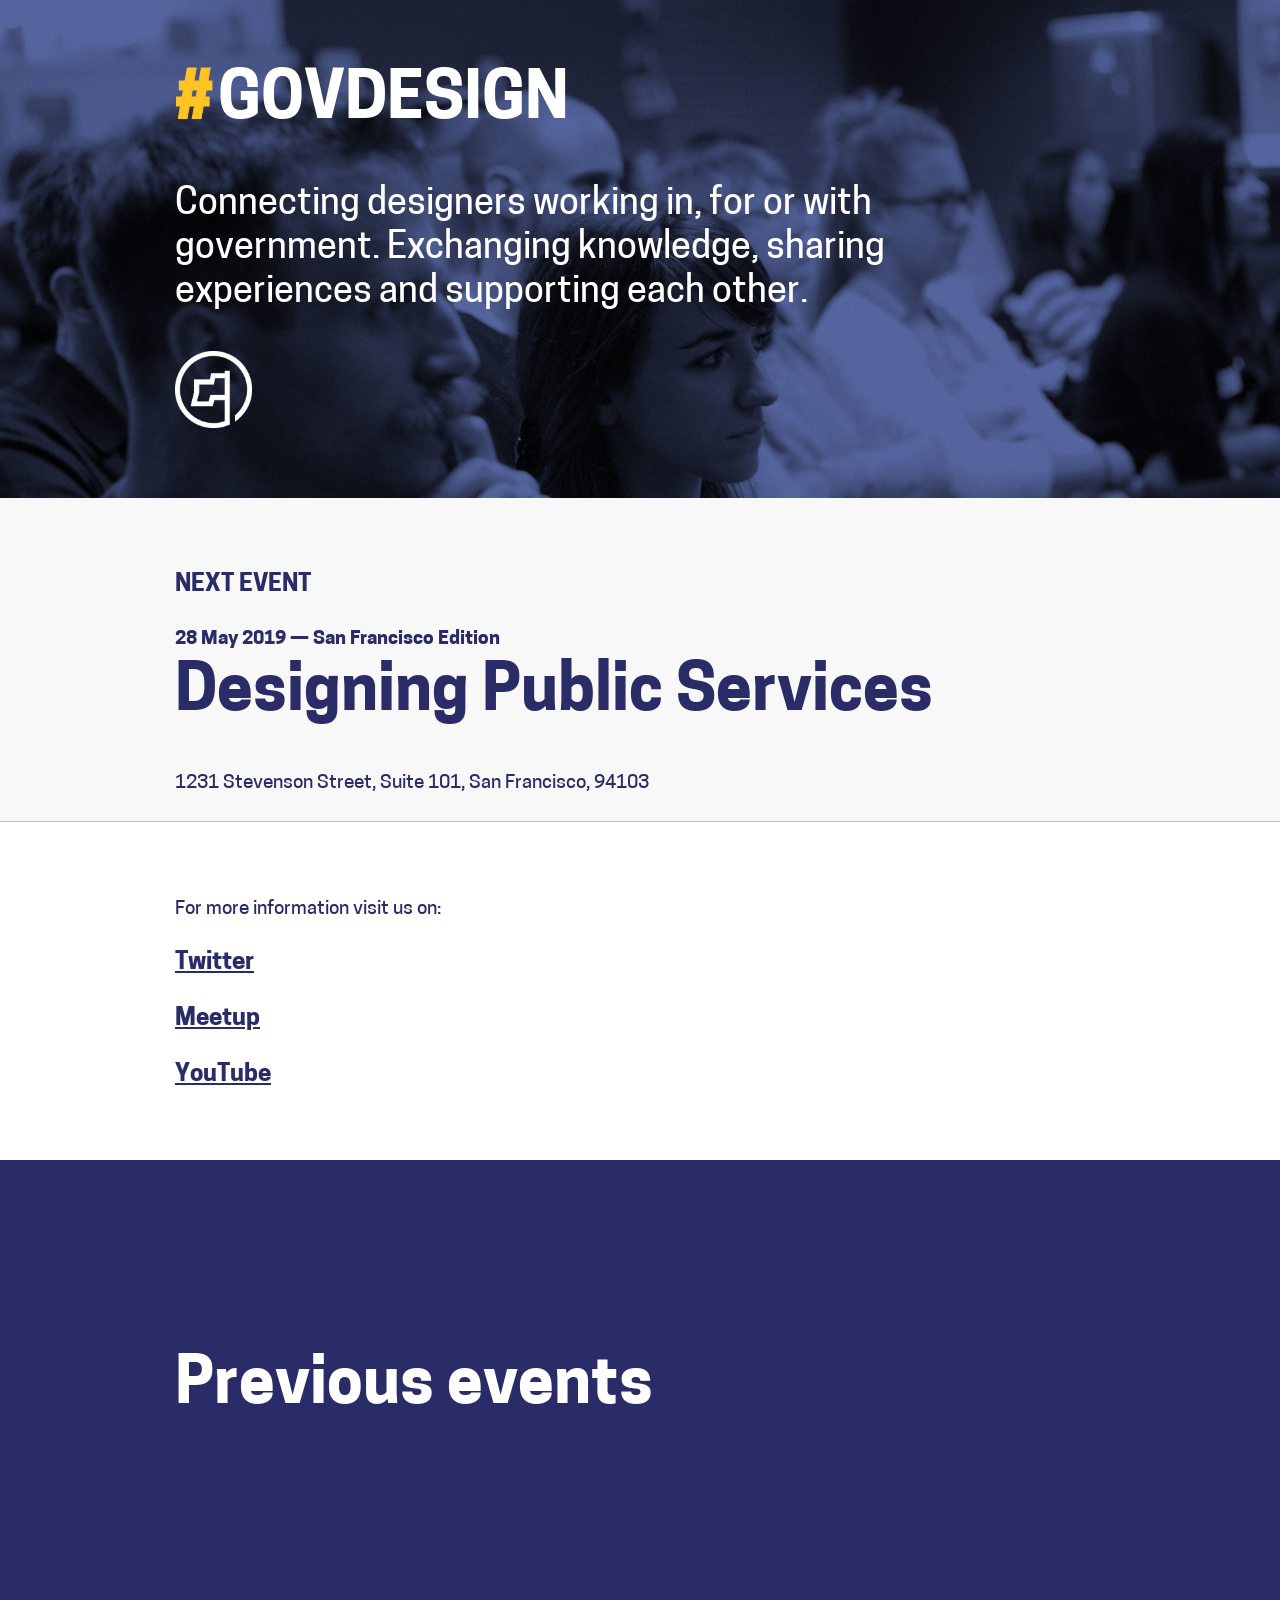
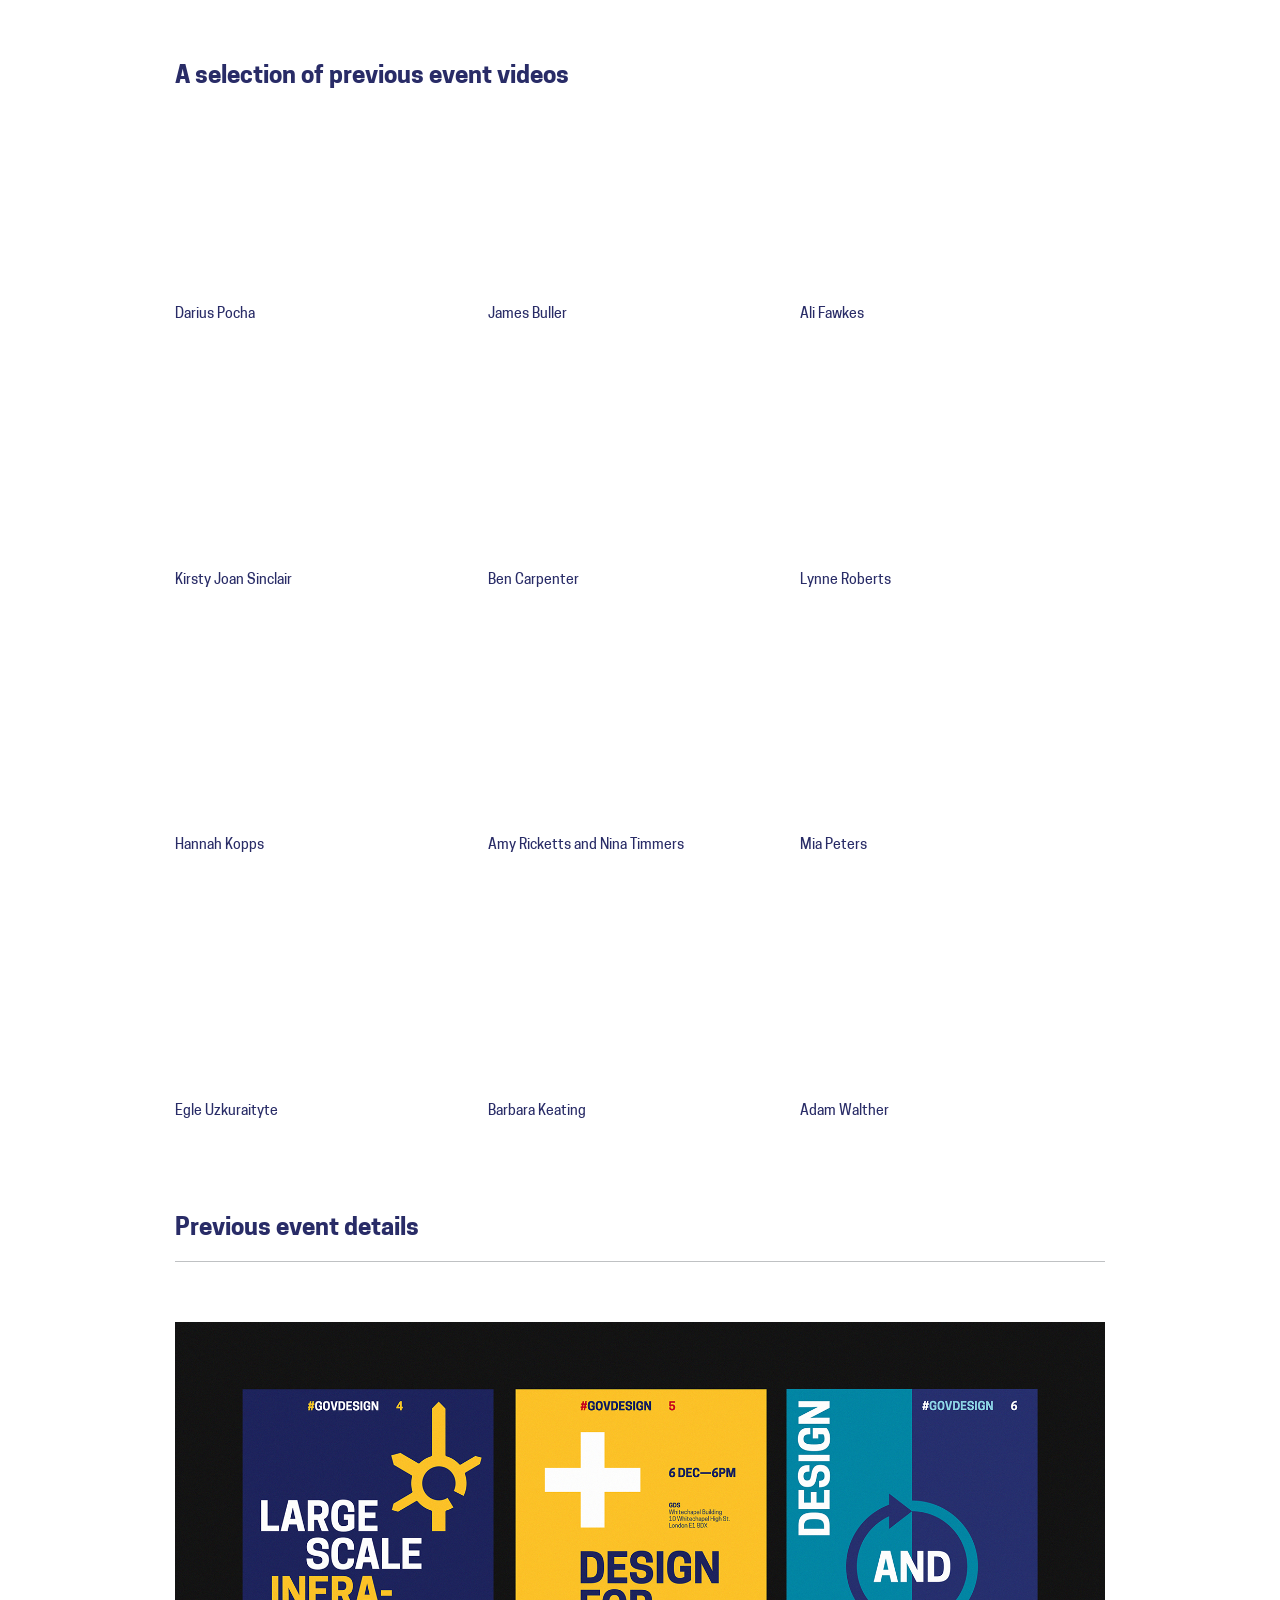
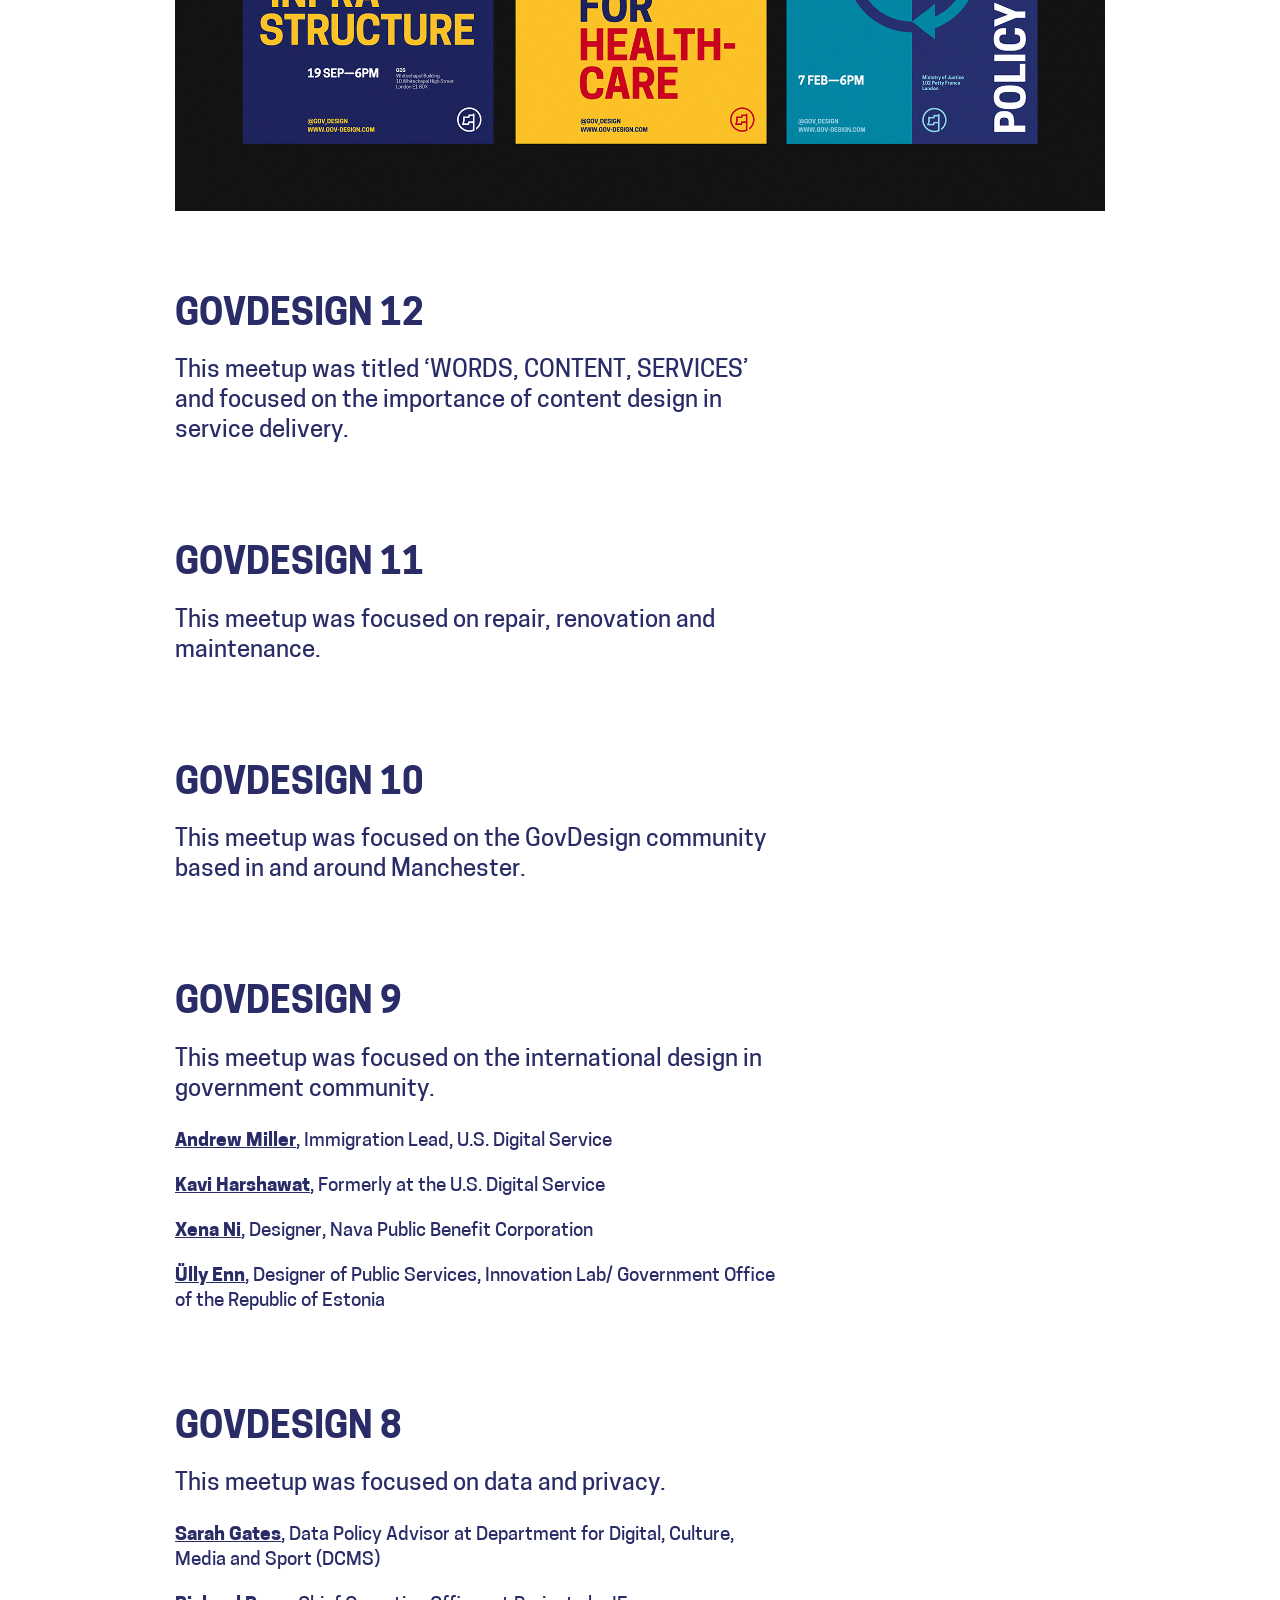
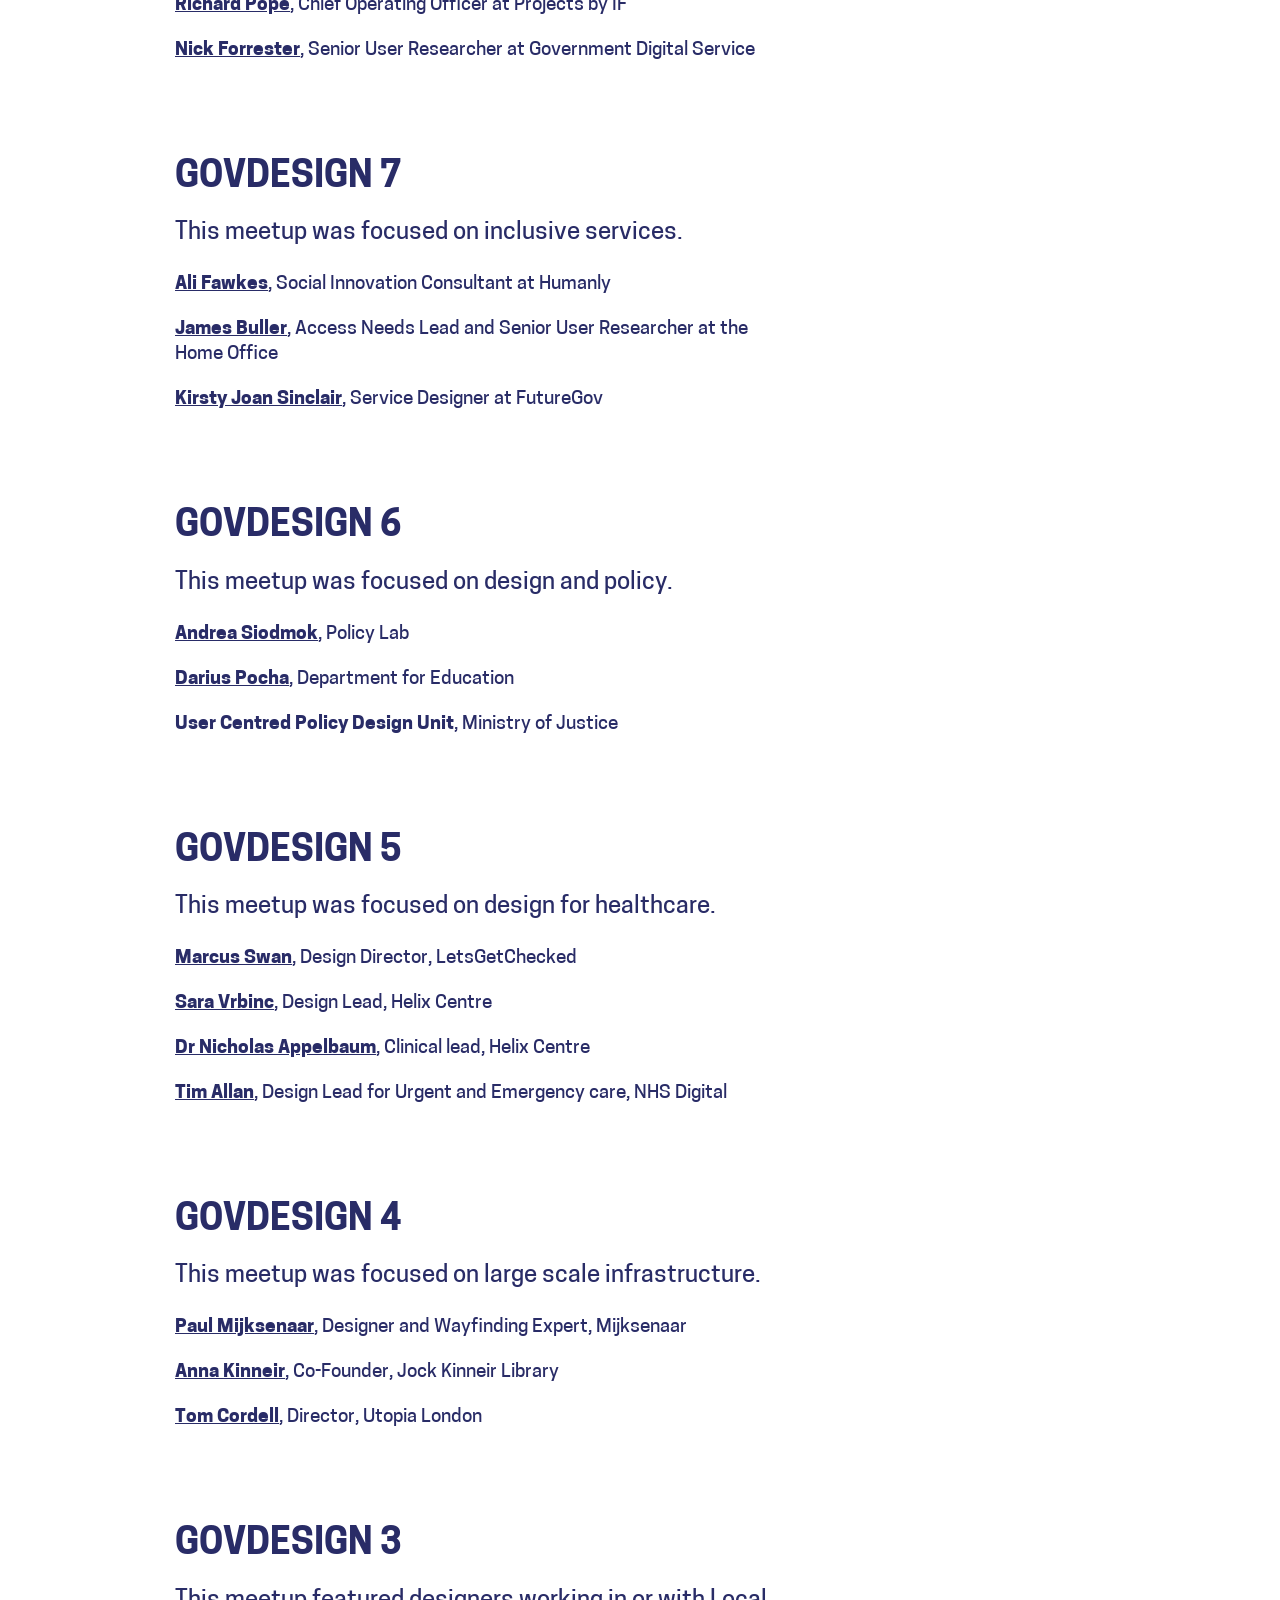
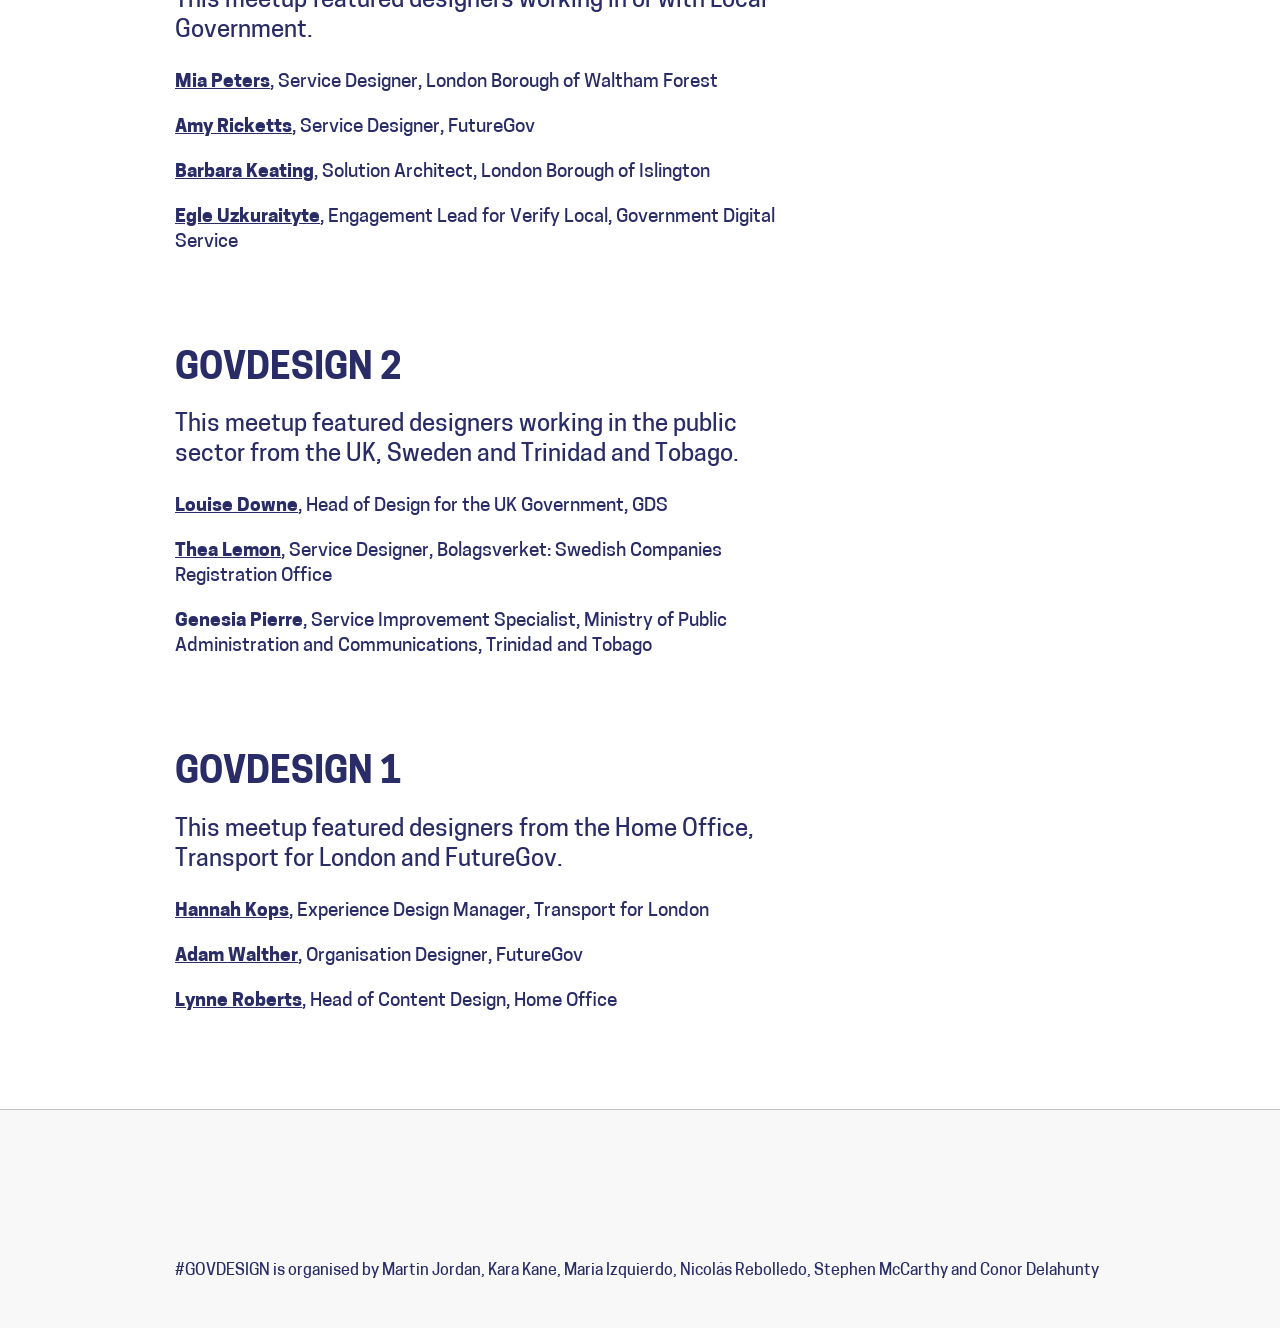
==== index.html @ 94492b8a "added new event" ====
<!DOCTYPE html>
<html>
	<head> 
		<title>Gov-Design</title>
		<meta charset="utf-8">
		<meta name="description" content="">
		<meta name="viewport" content="width=device-width">
		<link rel="stylesheet" href="css/about.css">
		<link rel="stylesheet" href="css/main.css" type="text/css" charset="utf-8" />
	</head>
<body>
	<div class="section-header">
		<div class="section-body-top">
			<h1 class="heading-top"><span class="outline-hash">#</span>GOVDESIGN</h1>
			<div class="intro-text">
				<p>Connecting designers working in, for or with government. Exchanging knowledge, sharing experiences and supporting each other.</p>
			</div>
			<div class="intro-symbol">
				<img src="assets/gd-symbol-white.png">
			</div>
		</div>
	</div> 

	<!-- <div class="section-upcoming">
		<div class="section-body-top">
		<h2 class="heading-medium-2">Next event</h2>
		<h3 class="heading-upcoming">Design and policy</h3>
			
			<p class="small-text">For more information visit us on:</p>
			<p class="large-text"><a href="https://twitter.com/gov_design">Twitter</a></p>
			<p class="large-text"><a href="https://www.meetup.com/London-Gov-Design-Meetup/">Meetup</a></p>

		</div>
	</div> -->

	<div class="section-upcoming">
		<div class="section-body-top">
			<h2 class="heading-medium-2">NEXT EVENT</h2>

				<!-- <h3 class="heading-upcoming" style="margin-bottom: 45px;">DETAILS COMING SOON</h3> -->

		<p class="intro-details-date dark-blue-text">28 May 2019 — San Francisco Edition </p>
			<h3 class="heading-upcoming" style="margin-bottom: 45px;">Designing Public Services</h3>
			<p class="intro-details dark-blue-text">1231 Stevenson Street, Suite 101, San Francisco, 94103</p>

				<!-- <div class="intro-text-2">
					<p class="intro-speakers-big"><a href="https://twitter.com/designbyandrew">Andrew Miller</a>, Immigration Lead, U.S. Digital Service</p>
					<p class="intro-speakers-big"><a href="https://twitter.com/KaviH">Kavi Harshawat</a>, Formerly at the U.S. Digital Service</p>
					<p class="intro-speakers-big"><a href="https://twitter.com/msknee">Xena Ni</a>, Designer, Nava Public Benefit Corporation</p>
					<p class="intro-speakers-big"><a href="https://twitter.com/UllyEnn">Ülly Enn</a>, Designer of Public Services, Innovation Lab/ Government Office of the Republic of Estonia</p>

					<a href ="https://www.meetup.com/London-Gov-Design-Meetup/events/258138302/"><button class="button" style="margin-bottom:60px;">Register on meetup</button></a>
				</div> -->

		</div>
	</div>


	<div class="section-body">
		<p class="small-text">For more information visit us on:</p>
			<p class="large-text"><a href="https://twitter.com/gov_design">Twitter</a></p>
			<p class="large-text"><a href="https://www.meetup.com/London-Gov-Design-Meetup/">Meetup</a></p>
			<p class="large-text"><a href="https://www.youtube.com/channel/UCZRGNzotICf0lO229aRtVzw/videos">YouTube</a></p>
	</div>


	<div class="previous-event-image">
		<div class="section-body-top">
			<h2 class="heading-upcoming">Previous events</h2>
		</div>
	</div>



	<div class="section-body">
	<h2 class="heading-medium">A selection of previous event videos</h2>
		<div class="section-videos">
			<div class="column-third"><iframe class="iframe-height" width="100%" src="https://www.youtube.com/embed/rQ7-O0NfPH0" frameborder="0" allowfullscreen></iframe><p class="caption-copy">Darius Pocha</p></div>
			<div class="column-third"><iframe class="iframe-height" width="100%" src="https://www.youtube.com/embed/dFR1HO5-2xw" frameborder="0" allowfullscreen></iframe><p class="caption-copy">James Buller</p></div>
			<div class="column-third-end"><iframe class="iframe-height" width="100%" src="https://www.youtube.com/embed/cdpkvom1-1c" frameborder="0" allowfullscreen></iframe><p class="caption-copy">Ali Fawkes</p></div>

			<div class="column-third"><iframe class="iframe-height" width="100%" src="https://www.youtube.com/embed/dkqiPNo0wXI" frameborder="0" allowfullscreen></iframe><p class="caption-copy">Kirsty Joan Sinclair</p></div>
			<div class="column-third"><iframe class="iframe-height" width="100%" src="https://www.youtube.com/embed/6yyNPgX02vU" frameborder="0" allowfullscreen></iframe><p class="caption-copy">Ben Carpenter</p></div>
			<div class="column-third-end"><iframe class="iframe-height" width="100%" src="https://www.youtube.com/embed/rdgUomOhDKw" frameborder="0" allowfullscreen></iframe><p class="caption-copy">Lynne Roberts</p></div>


			<div class="column-third"><iframe class="iframe-height" width="100%" src="https://www.youtube.com/embed/-kD8xJQzErI" frameborder="0" allowfullscreen></iframe><p class="caption-copy">Hannah Kopps</p></div>
			<div class="column-third"><iframe class="iframe-height" width="100%" src="https://www.youtube.com/embed/7zWc6I4g9Pg" frameborder="0" allowfullscreen></iframe><p class="caption-copy">Amy Ricketts and Nina Timmers</p></div>
			<div class="column-third-end"><iframe class="iframe-height" width="100%" src="https://www.youtube.com/embed/CjInkKwO9e4" frameborder="0" allowfullscreen></iframe><p class="caption-copy">Mia Peters</p></div>
			<div class="column-third"><iframe class="iframe-height" width="100%" src="https://www.youtube.com/embed/arl_dBSvc2Y" frameborder="0" allowfullscreen></iframe><p class="caption-copy">Egle Uzkuraityte</p></div>
			<div class="column-third"><iframe class="iframe-height" width="100%" src="https://www.youtube.com/embed/vU8eoOLVJHY" frameborder="0" allowfullscreen></iframe><p class="caption-copy">Barbara Keating</p></div>
			<div class="column-third-end"><iframe class="iframe-height" width="100%" src="https://www.youtube.com/embed/-1fDcIW5KkU" frameborder="0" allowfullscreen></iframe><p class="caption-copy">Adam Walther</p></div>
		</div>
	</div>


	<div class="section-body">
	<h2 class="heading-medium" style="margin-bottom:60px; padding-bottom: 20px; border-bottom:1px solid #BFC1C3;">Previous event details</h2>
	<img src="govdesign-posters-website.jpg">

	<h3 class="heading-previous">GOVDESIGN 12</h3>
		<div class="section-body-copy">
				<p class="intro-sub-text">This meetup was titled ‘WORDS, CONTENT, SERVICES’ and focused on the importance of content design in service delivery.</p>

					<!-- <p class="intro-speakers"><a href="https://twitter.com/designbyandrew">Andrew Miller</a>, Immigration Lead, U.S. Digital Service</p>
					<p class="intro-speakers"><a href="https://twitter.com/KaviH">Kavi Harshawat</a>, Formerly at the U.S. Digital Service</p>
					<p class="intro-speakers"><a href="https://twitter.com/msknee">Xena Ni</a>, Designer, Nava Public Benefit Corporation</p>
					<p class="intro-speakers"><a href="https://twitter.com/UllyEnn">Ülly Enn</a>, Designer of Public Services, Innovation Lab/ Government Office of the Republic of Estonia</p> -->
		</div>
	</div>


	<div class="section-body">
	<h3 class="heading-previous">GOVDESIGN 11</h3>
		<div class="section-body-copy">
				<p class="intro-sub-text">This meetup was focused on repair, renovation and maintenance.</p>

					<!-- <p class="intro-speakers"><a href="https://twitter.com/designbyandrew">Andrew Miller</a>, Immigration Lead, U.S. Digital Service</p>
					<p class="intro-speakers"><a href="https://twitter.com/KaviH">Kavi Harshawat</a>, Formerly at the U.S. Digital Service</p>
					<p class="intro-speakers"><a href="https://twitter.com/msknee">Xena Ni</a>, Designer, Nava Public Benefit Corporation</p>
					<p class="intro-speakers"><a href="https://twitter.com/UllyEnn">Ülly Enn</a>, Designer of Public Services, Innovation Lab/ Government Office of the Republic of Estonia</p> -->
		</div>
	</div>



	<div class="section-body">
	<h3 class="heading-previous">GOVDESIGN 10</h3>
		<div class="section-body-copy">
				<p class="intro-sub-text">This meetup was focused on the GovDesign community based in and around Manchester.</p>

					<!-- <p class="intro-speakers"><a href="https://twitter.com/designbyandrew">Andrew Miller</a>, Immigration Lead, U.S. Digital Service</p>
					<p class="intro-speakers"><a href="https://twitter.com/KaviH">Kavi Harshawat</a>, Formerly at the U.S. Digital Service</p>
					<p class="intro-speakers"><a href="https://twitter.com/msknee">Xena Ni</a>, Designer, Nava Public Benefit Corporation</p>
					<p class="intro-speakers"><a href="https://twitter.com/UllyEnn">Ülly Enn</a>, Designer of Public Services, Innovation Lab/ Government Office of the Republic of Estonia</p> -->
		</div>
	</div>

	<div class="section-body">
	<h3 class="heading-previous">GOVDESIGN 9</h3>
		<div class="section-body-copy">
				<p class="intro-sub-text">This meetup was focused on the international design in government community.</p>

					<p class="intro-speakers"><a href="https://twitter.com/designbyandrew">Andrew Miller</a>, Immigration Lead, U.S. Digital Service</p>
					<p class="intro-speakers"><a href="https://twitter.com/KaviH">Kavi Harshawat</a>, Formerly at the U.S. Digital Service</p>
					<p class="intro-speakers"><a href="https://twitter.com/msknee">Xena Ni</a>, Designer, Nava Public Benefit Corporation</p>
					<p class="intro-speakers"><a href="https://twitter.com/UllyEnn">Ülly Enn</a>, Designer of Public Services, Innovation Lab/ Government Office of the Republic of Estonia</p>
		</div>
	</div>

	<div class="section-body">
	<h3 class="heading-previous">GOVDESIGN 8</h3>
		<div class="section-body-copy">
				<p class="intro-sub-text">This meetup was focused on data and privacy.</p>

					<p class="intro-speakers"><a href="https://www.linkedin.com/in/sarah-gates-8aa602113/">Sarah Gates</a>, Data Policy Advisor at Department for Digital, Culture, Media and Sport (DCMS)</p>
					<p class="intro-speakers"><a href="https://twitter.com/richardjpope">Richard Pope</a>, Chief Operating Officer at Projects by IF</p>
					<p class="intro-speakers"><a href="https://twitter.com/nickforrester">Nick Forrester</a>, Senior User Researcher at Government Digital Service</p>
		</div>
	</div>

	<div class="section-body">

	<h3 class="heading-previous">GOVDESIGN 7</h3>
		<div class="section-body-copy">
				<p class="intro-sub-text">This meetup was focused on inclusive services.</p>

					<p class="intro-speakers"><a href="https://twitter.com/ali_fawkes">Ali Fawkes</a>, Social Innovation Consultant at Humanly</p>
					<p class="intro-speakers"><a href="https://twitter.com/jbuller">James Buller</a>, Access Needs Lead and Senior User Researcher at the Home Office</p>
					<p class="intro-speakers"><a href="https://twitter.com/kirsty_joan">Kirsty Joan Sinclair</a>, Service Designer at FutureGov</p>
		</div>
	</div>


	<div class="section-body">

	<h3 class="heading-previous">GOVDESIGN 6</h3>
		<div class="section-body-copy">
				<p class="intro-sub-text">This meetup was focused on design and policy.</p>

					<p class="intro-speakers"><a href="https://twitter.com/AndreaSiodmok">Andrea Siodmok</a>, Policy Lab</p>
					<p class="intro-speakers"><a href="https://twitter.com/dariuspocha">Darius Pocha</a>, Department for Education</p>
					<p class="intro-speakers"><span style="font-weight: 700;">User Centred Policy Design Unit</span>, Ministry of Justice</p>
		</div>
	</div>


	<div class="section-body">
	<h3 class="heading-previous">GOVDESIGN 5</h3>
		<div class="section-body-copy">
				<p class="intro-sub-text">This meetup was focused on design for healthcare.</p>

					<p class="intro-speakers"><a href="https://www.letsgetchecked.com/">Marcus Swan</a>, Design Director, LetsGetChecked</p>
					<p class="intro-speakers"><a href="http://helixcentre.com/">Sara Vrbinc</a>, Design Lead, Helix Centre</p>
					<p class="intro-speakers"><a href="http://helixcentre.com/">Dr Nicholas Appelbaum</a>, Clinical lead, Helix Centre</p>
					<p class="intro-speakers"><a href="https://digital.nhs.uk/home">Tim Allan</a>, Design Lead for Urgent and Emergency care, NHS Digital </p>
		</div>
	</div>


	<div class="section-body">

		<h3 class="heading-previous">GOVDESIGN 4</h3>
			<div class="section-body-copy">
				<p class="intro-sub-text">This meetup was focused on large scale infrastructure.</p>

				<p class="intro-speakers"><a href="http://www.mijksenaar.com/">Paul Mijksenaar</a>, Designer and Wayfinding Expert, Mijksenaar</p>
				<p class="intro-speakers"><a href="http://jockkinneirlibrary.org/">Anna Kinneir</a>, Co-Founder, Jock Kinneir Library</p>
				<p class="intro-speakers"><a href="http://www.utopialondon.com/">Tom Cordell</a>, Director, Utopia London</p>		
			</div>
	</div>

	<div class="section-body">

		<h3 class="heading-previous">GOVDESIGN 3</h3>
			<div class="section-body-copy">
				<p class="intro-sub-text">This meetup featured designers working in or with Local Government.</p>

				<p class="intro-speakers"><a href="https://twitter.com/CrimsonHeart1">Mia Peters</a>, Service Designer, London Borough of Waltham Forest</p>
				<p class="intro-speakers"><a href="https://twitter.com/a_ricketts">Amy Ricketts</a>, Service Designer, FutureGov</p>
				<p class="intro-speakers"><a href="https://www.linkedin.com/in/barbara-keating-04698327/?ppe=1">Barbara Keating</a>, Solution Architect, London Borough of Islington</p>
				<p class="intro-speakers"><a href="https://twitter.com/egle_a_ieva?lang=en">Egle Uzkuraityte</a>, Engagement Lead for Verify Local, Government Digital Service</p>

				<!-- <a href ="https://www.meetup.com/London-Gov-Design-Meetup/events/240552532/"><button class="button">Register for this event</button></a> -->			
			</div>
	</div>		

	<div class="section-body">
		<h3 class="heading-previous">GOVDESIGN 2</h3>
		<div class="section-body-copy">
			<p class="intro-sub-text">This meetup featured designers working in the public sector from the UK, Sweden and Trinidad and Tobago.</p>

			<p class="intro-speakers"><a href="https://twitter.com/LouiseDowne">Louise Downe</a>, Head of Design for the UK Government, GDS</p>
			<p class="intro-speakers"><a href="https://twitter.com/TheaLemon">Thea Lemon</a>, Service Designer, Bolagsverket: Swedish Companies Registration Office</p>
			<p class="intro-speakers"><span class="bold-name">Genesia Pierre</span>, Service Improvement Specialist, Ministry of Public Administration and Communications, Trinidad and Tobago</p>			
		</div>
	</div>

	<div class="section-body">
		<h3 class="heading-previous">GOVDESIGN 1</h3>
		<div class="section-body-copy">
			<p class="intro-sub-text">This meetup featured designers from the Home Office, Transport for London and FutureGov.</p>

			<p class="intro-speakers"><a href="https://twitter.com/hkops">Hannah Kops</a>, Experience Design Manager, Transport for London</p>
			<p class="intro-speakers"><a href="https://twitter.com/adamwalther">Adam Walther</a>, Organisation Designer, FutureGov</p>
			<p class="intro-speakers"><a href="https://www.linkedin.com/in/lynne-roberts-102a779/">Lynne Roberts</a>, Head of Content Design, Home Office</p>

		</div>
	</div>

	<div class="section-footer">
		<div class="bottom-contacts">
			<p class="small-text-footer">#GOVDESIGN is organised by <a href="https://twitter.com/Martin_Jordan">Martin Jordan</a>, <a href="https://twitter.com/KaraKane_kk">Kara Kane</a>, <a href="https://twitter.com/izdo_maria">Maria Izquierdo</a>, <a href="https://twitter.com/nrebolledo">Nicolás Rebolledo</a>, <a href="https://twitter.com/loft27design">Stephen McCarthy</a> and <a href="https://www.instagram.com/conordelahunty/">Conor Delahunty</a></p>
		</div>
	</div>

</body>

</html>
---- css/about.css ----
@import url('main.css');

* {
	box-sizing:border-box;
}


/* utils */
.clearfix:before,
.clearfix:after {
    content: " ";
    display: table;
}

.clearfix:after {
    clear: both;
}
---- css/main.css ----
*, *:after, *:before {
  -webkit-box-sizing: border-box;
  -moz-box-sizing: border-box;
  box-sizing: border-box;
}

@font-face {
  font-family: 'CooperHewitt';
  src: url('fonts/CooperHewitt-Bold.eot'); /* IE9 Compat Modes */
  src: url('fonts/CooperHewitt-Bold.eot?#iefix') format('embedded-opentype'), /* IE6-IE8 */
       url('fonts/CooperHewitt-Bold.woff') format('woff'), /* Pretty Modern Browsers */
       url('fonts/CooperHewitt-Bold.svg#svgFontName') format('svg'); /* Legacy iOS */
  font-weight: 700;
  font-style: normal;
}

@font-face {
  font-family: 'CooperHewitt';
  src: url('fonts/CooperHewitt-Medium.eot'); /* IE9 Compat Modes */
  src: url('fonts/CooperHewitt-Medium.eot?#iefix') format('embedded-opentype'), /* IE6-IE8 */
       url('fonts/CooperHewitt-Medium.woff') format('woff'), /* Pretty Modern Browsers */
       url('fonts/CooperHewitt-Medium.svg#svgFontName') format('svg'); /* Legacy iOS */
  font-weight: 500;
  font-style: normal;
}

body {
	font-family: 'CooperHewitt', Helvetica neue, Helvetica, sans-serif;
	font-size: 19px;
	color: #292c67;
	line-height: 1.4;
	margin: 0;
	font-weight: 500;
}

.column-third {
	width: 32%;
	margin-right:15px;
	float: left;
}

.column-third-end {
	width: 32%;
	margin-right:5px;
	float: left;
}

.column-half {
	width: 48%;
	margin-right:15px;
	float: left;
	display: block;
}

.iframe-height {
	min-height: 166px;
}

h3 {
	margin-top: 10px;
}

.section-header {
	/*background-color: black;*/
	/*background-color: #f8c9df;*/
	/*background-color: #292c67;*/
	background: url(../gd-lead-image.jpg) #292c67 no-repeat left center fixed;
	-webkit-background-size: cover;
  -moz-background-size: cover;
  -o-background-size: cover;
  background-size: cover;
	margin-top: 0px;
	display: block;
	padding-bottom: 30px;
}

.section-upcoming {
	/*background-color: black;*/
	/*background-color: #f8c9df;*/
	/*background-color: #ffc322;*/
	background-color: #F8F8F8;
	margin-top: 0px;
	font-color: red;
	display: block;
	padding-bottom: 5px;
	border-bottom: 1px solid #BFC1C3;
}

.previous-event-image {
	background: url(../gd-mid-image.jpg) #292c67 no-repeat center center fixed;
	margin-top: 30px;
	min-height: 440px;
}

.previous-event-image-2 {
	background: url(../govdesign-posters-website.jpg) #292c67 no-repeat center center fixed;
	margin-top: 30px;
	min-height: 440px;
}

.previous-event-image .heading-upcoming {
	color: #fff;
	margin-top: 180px;
}


.section-body-top {
	max-width: 960px;
	margin-left: auto;
	margin-right: auto;
	padding: 15px 15px 15px 15px;
	display: block;
}

.section-body {
	margin-top: 15px;
	max-width: 960px;
	margin-left: auto;
	margin-right: auto;
	margin-top: 30px;
	padding: 15px 15px 15px 15px;
	display: block;
	clear: both;
}

.section-body img {
	max-width: 100%;
	margin-bottom: 60px;
	margin-top: 0px;
}

.section-body-copy {
	width: 66%;
}

iframe {
    display:block;
    position: relative;
    width:100%;
}

.section-videos {
	margin-bottom: 90px;
	display: block;
	clear: both;
}

.section-footer {
	background-color: #F8F8F8;
	margin-top: 60px;
	display: block;
	border-top: 1px solid #BFC1C3;
}

.bottom-contacts {
	margin-top: 30px;
	max-width: 960px;
	margin-left: auto;
	margin-right: auto;
	padding: 60px 15px 30px 15px;
}

.caption-copy {
	margin-top: 20px;
	font-size: 14px;
	margin-bottom: 60px;
}


.outline-hash {
	color: #ffc322;
   -webkit-text-stroke: 1px #ffc322;
   margin-right: 5px;
}


.heading-top { 
	color: #fff;
	font-weight: bold;
	font-size: 64px;
	font-weight: 700;
	margin-bottom: 10px;
}

.heading-upcoming { 
	color: #292c67;
	font-weight: bold;
	font-size: 64px;
	font-weight: 700;
	margin-bottom: 10px;
	margin-top: 10px;
	line-height: 64px;
}

.heading-previous { 
	font-weight: bold;
	font-size: 36px;
	margin-bottom: 5px;
}

.heading-2 { 
	font-size: 24px;
	line-height: 40px;
	font-weight: 400;
	color: #fff;
}

.heading-2b { 
	font-size: 36px;
	line-height: 40px;
	font-weight: 700;
}

.heading-3 { 
	font-size: 36px;
	line-height: 40px;
	font-weight: 400;
}

.line-break-1 {
	display: block;
	margin-left: 74px;
}

.line-break-2 {
	display: block;
}

/*//intro//*/

.intro-text {
	color: #fff;
	width: 80%;
	font-weight: 500;
	font-size: 36px;
	line-height: 44px; 
}

.intro-text a { 
	color: #292c67;
	text-decoration: underline; 
}

.intro-text a:hover { 
	color: #2F4F4F;
}

.intro-text-2 {
	color: #292c67;
	width: 80%;
	font-weight: 500;
	margin-top: 45px;
	margin-bottom: 60px;
}


.intro-symbol {
	width: 33%;
	clear: both;
	margin-bottom: 15px;
}

.intro-symbol img{
	width: 25%;
}

.intro-sub-text { 
	font-size: 24px;
	line-height: 30px;
	font-weight: 400;
	margin-top: 15px; 
}

.intro-speakers { 
	font-size: 19px;
	line-height: 25px;
	font-weight: 500;
	margin-bottom: 20px; 
}

.intro-speakers a{ 
	color: #292c67;
	font-weight: 700; 
}

.bold-name {
	color: #292c67;
	font-weight: 700; 
}

.intro-speakers a:hover { 
	color: #cb591a;
}


.intro-speakers-big { 
	font-size: 24px;
	line-height: 32px;
	font-weight: 500;
}

.intro-speakers-big a{ 
	color: #292c67;
	font-weight: 700;
	text-decoration: underline; 
}

.intro-speakers-big a:hover{ 
	color: #cb591a;
	text-decoration: underline;
}


.intro-details { 
	font-size: 19px;
	line-height: 25px;
	font-weight: 500;
	margin-bottom: 5px;
	margin-top: 5px;
}

.intro-details a{ 
	color: #292c67;
	font-weight: 700; 
}

.intro-details a:hover { 
	color: #2F4F4F;
}



.intro-details-date { 
	font-size: 19px;
	line-height: 25px;
	font-weight: 700;
	margin-top: 30px;
	margin-bottom: 5px; 
}

.white-text {
	color: #fff;
}

.dark-blue-text {
	color: #292c67;
}

.orange-text {
	color: #f9b342;
}

.view-map {
	margin-top: 20px;
	font-weight: normal;
	font-size: 16px;
	font-weight: 500;
}

.small-text { 
	margin-top: 30px;
	font-weight: normal;
	font-size: 19px;
	font-weight: 500;
	color: #292c67;
}

.small-text a { 
	color: #292c67;
	text-decoration: none;
}

.small-text a:hover { 
	color: #cb591a;
}

.small-text-footer { 
	margin-top: 60px;
	font-weight: normal;
	font-size: 16px;
	font-weight: 500;
}

.small-text-footer a { 
	color: #292c67;
	text-decoration: none;
}

.small-text-footer a:hover { 
	color: #cb591a;
}

.large-text { 
	font-size: 24px;
	line-height: 32px;
	font-weight: 700;
	color: #292c67; 
}

.large-text a { 
	color: #292c67;
	text-decoration: underline; 
}

.large-text a:hover { 
	color: #cb591a;
}

.heading-medium { 
	font-size: 24px;
	line-height: 24px;
	margin-bottom: 30px;
}

.heading-medium-2 { 
	font-size: 24px;
	line-height: 24px;
	margin-top: 60px;
	color: #292c67; 
}

.reg-closed {
	color: #292c67;
	background-color: #92c7d9;
	padding-left: 15px;
	padding-right: 15px;
	padding-top: 15px;
	padding-bottom: 10px;
	font-weight: 500;
	font-size: 19px;
	text-align: center;
	margin-top: 45px;
}

.button {
	color: #fff;
	background-color: #f06723;
	border-top: 0px;
	border-left: 0px;
	border-right: 0px;
	border-bottom: 3px solid #b44801;
	padding-left: 15px;
	padding-right: 15px;
	padding-top: 10px;
	padding-bottom: 10px;
	font-weight: 500;
	font-size: 19px;
	cursor: pointer;
	margin-top: 30px; 
}

a .button:hover {
	background-color: #cb591a; 
}


/* utils */
.clearfix:before,
.clearfix:after {
    content: " ";
    display: table;
}

.clearfix:after {
    clear: both;
}

/*Flags */


 .flag {
 	display:inline-block;
 	width:28px;
 	height:20px;
 	margin-right: 10px;
 	}


@media only screen and (max-width : 960px) {


	.menu {
		position: relative;
	}


	.column-third {
	width: 48%;
	margin-right:15px;
	float: left;
	}

	.column-third-end {
		width: 48%;
		margin-right:15px;
		float: left;
	}


}

@media only screen and (max-width : 720px) {

h1 { 
	font-size: 36px;
}

h2 { 
	font-size: 24px;
}



.heading-top { 
	font-size: 36px;
	line-height: 42px;
}

.heading-upcoming { 
	font-size: 36px;
	line-height: 42px;
}




.outline-hash {
   -webkit-text-stroke: 1px color: #ffc322;
}

.section-body-copy {
	width: 100%;
}

.intro-symbol {
	width: 50%;
}

.intro-text {
	width: 90%;
	font-size: 24px;
	line-height: 32px; 
}

.large-text { 
	font-size: 19px;
	line-height: 24px;
}


.intro-sub-text { 
	font-size: 19px;
	line-height: 24px;
}

.small-text { 
	font-size: 14px;
}

}

@media only screen and (max-width : 480px) {

.section-header {
	background: #292c67;
}

.column-third {
	width: 94%;
	margin-right:5px;
	float: left;
}

.column-third-end {
	width: 94%;
	margin-right:5px;
	float: left;
}

.intro-speakers-big { 
	font-size: 19px;
	line-height: 24px;
	font-weight: 500;
}

}
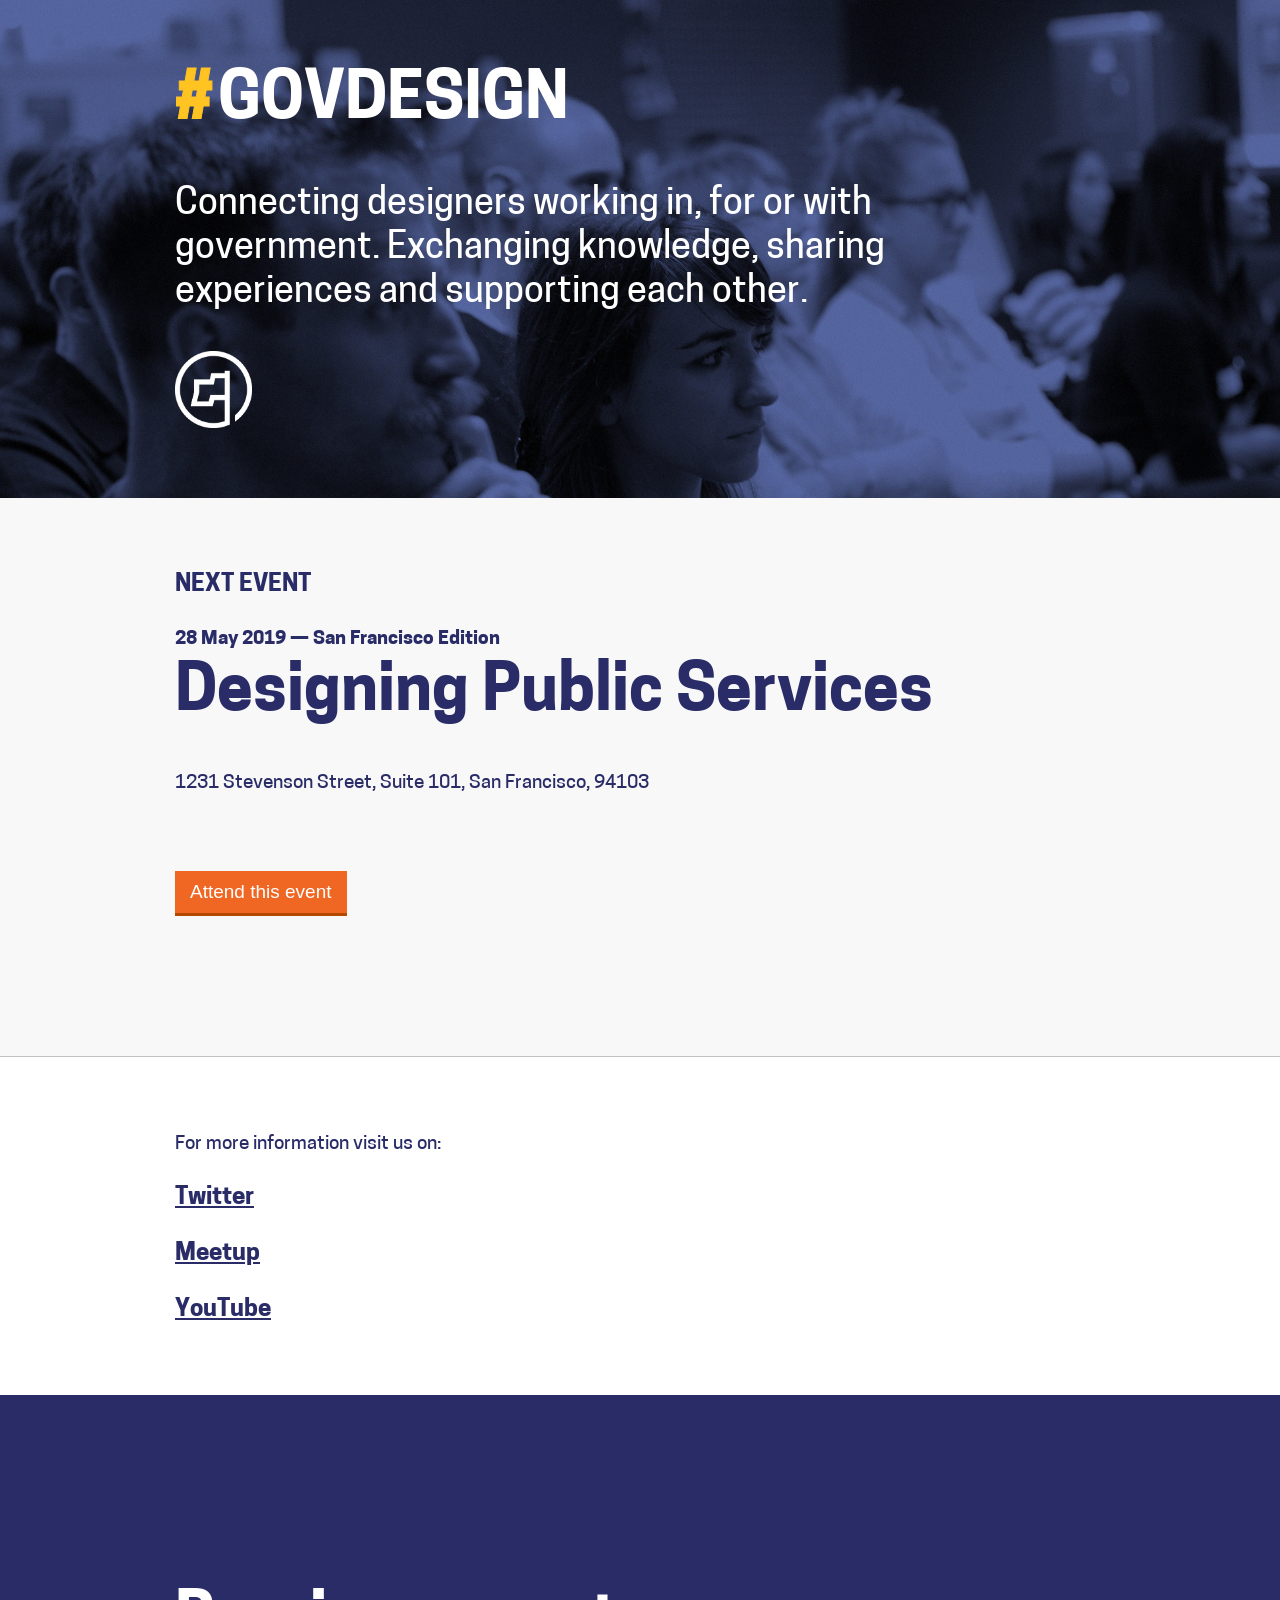
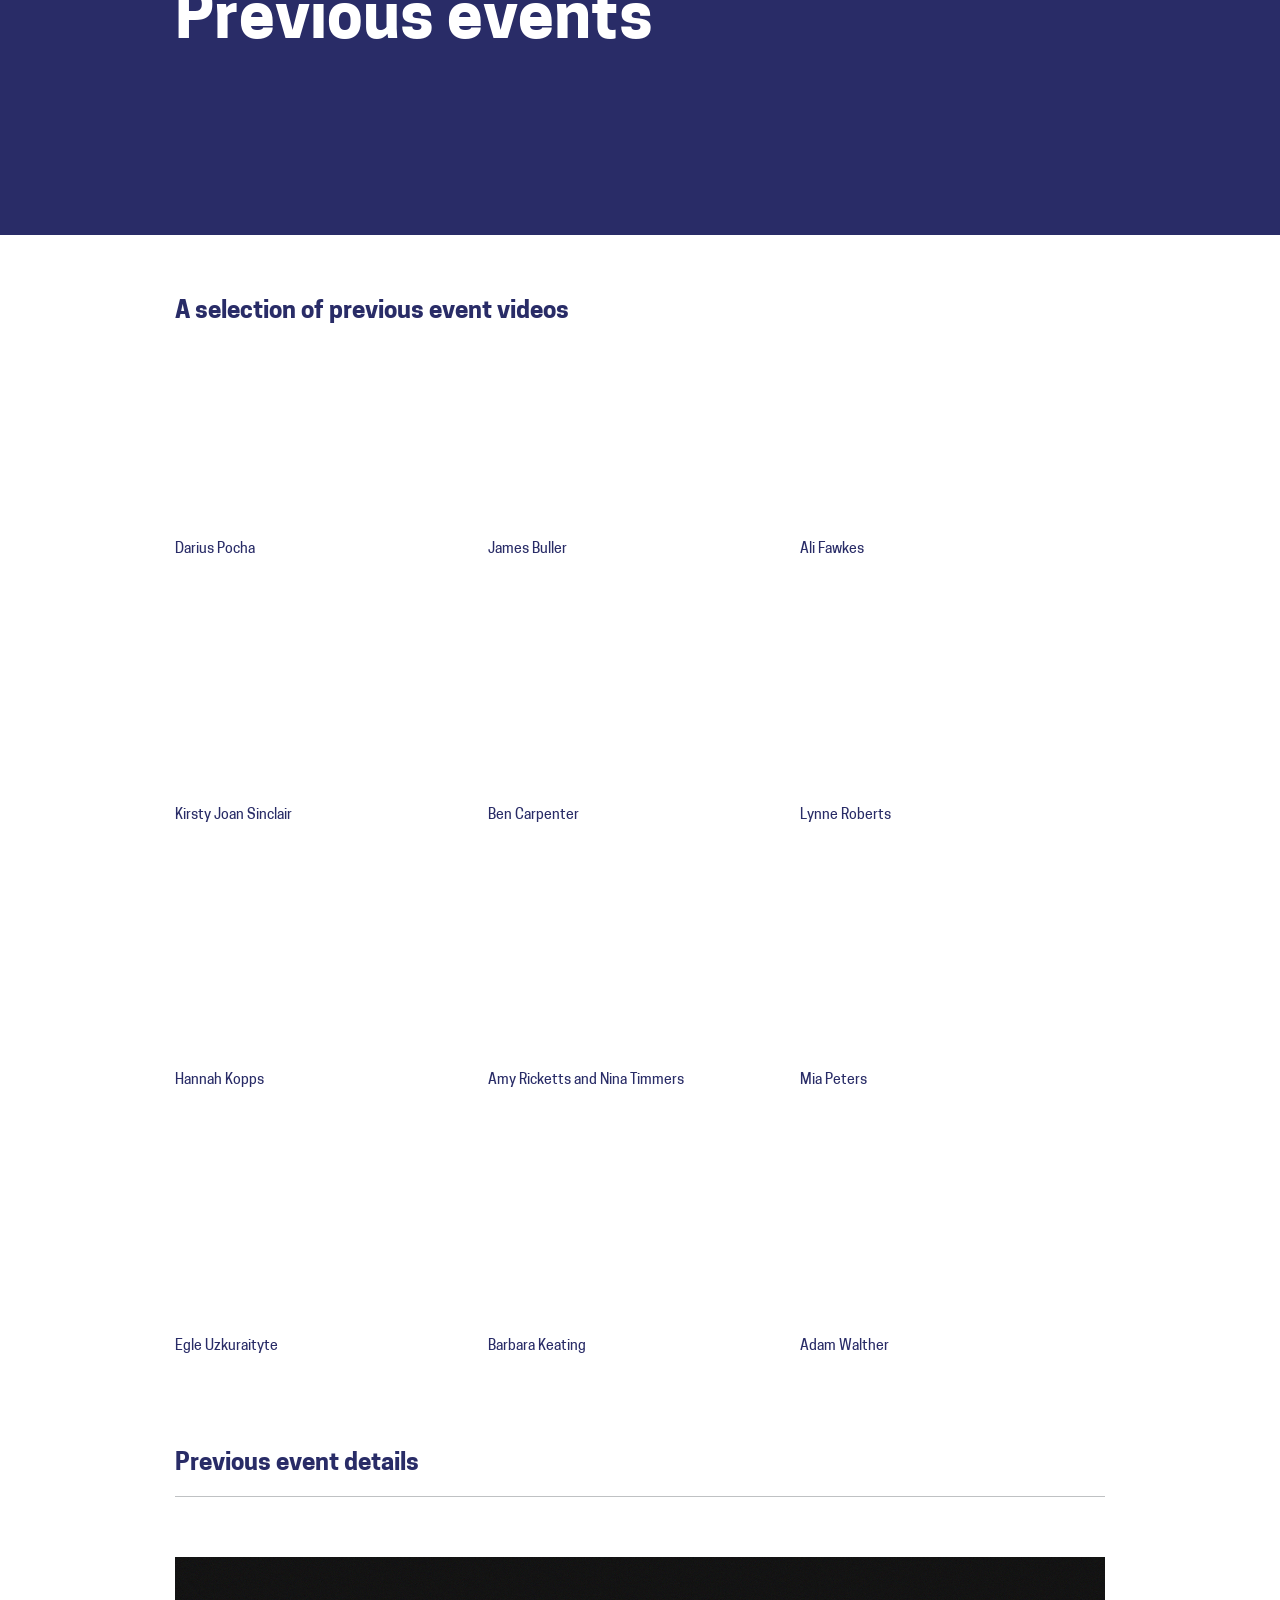
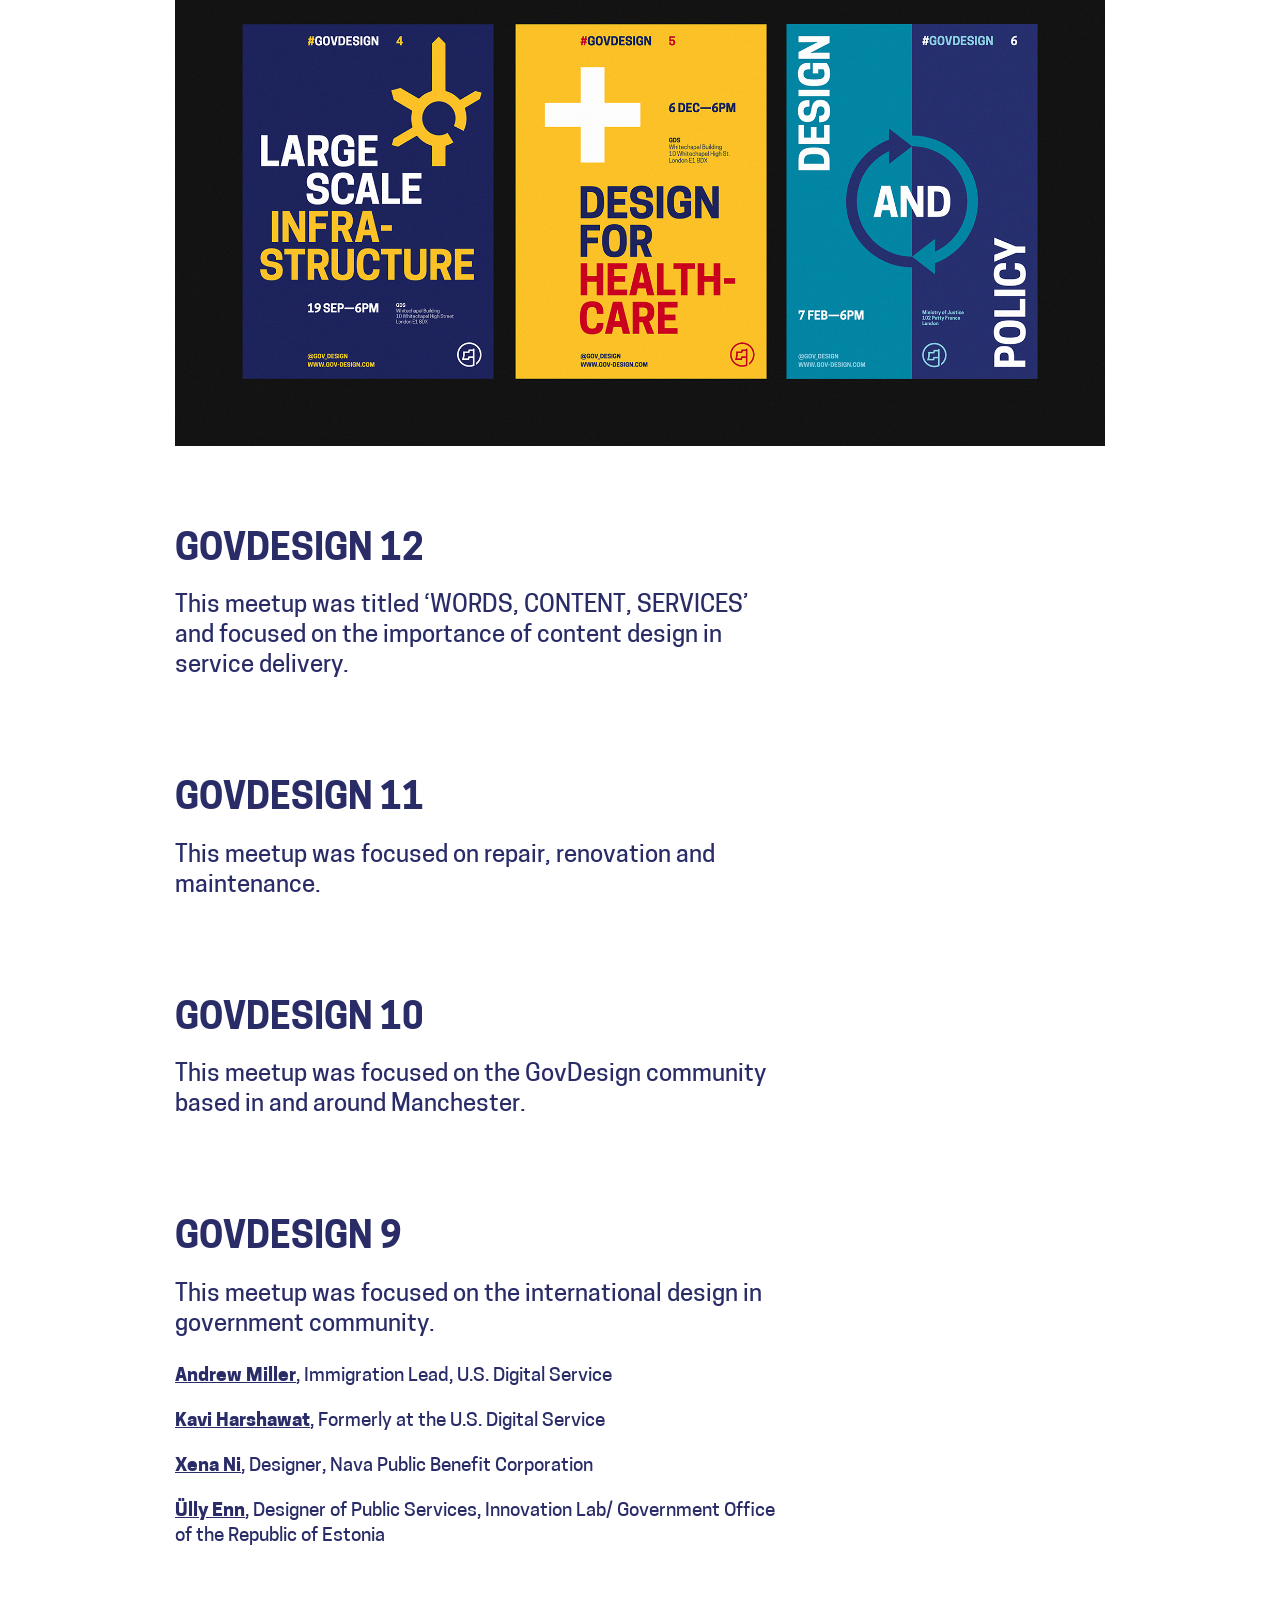
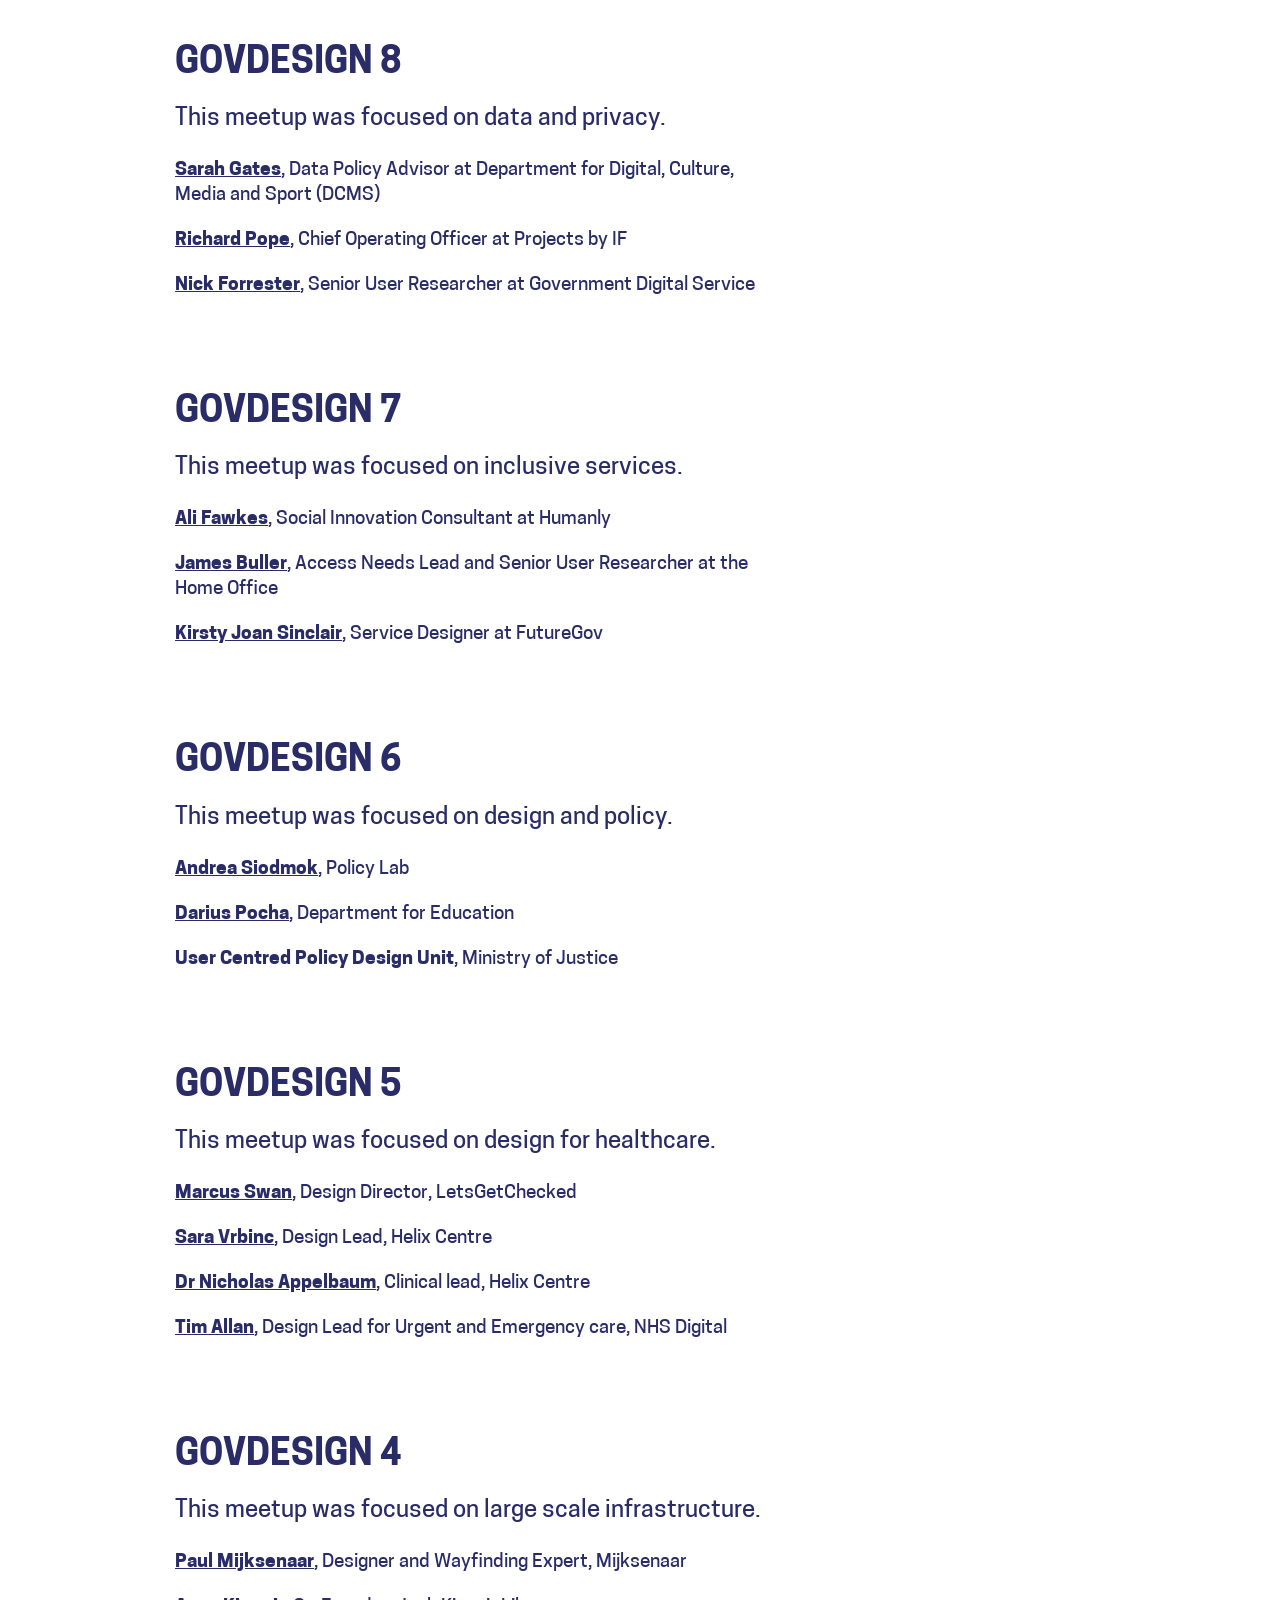
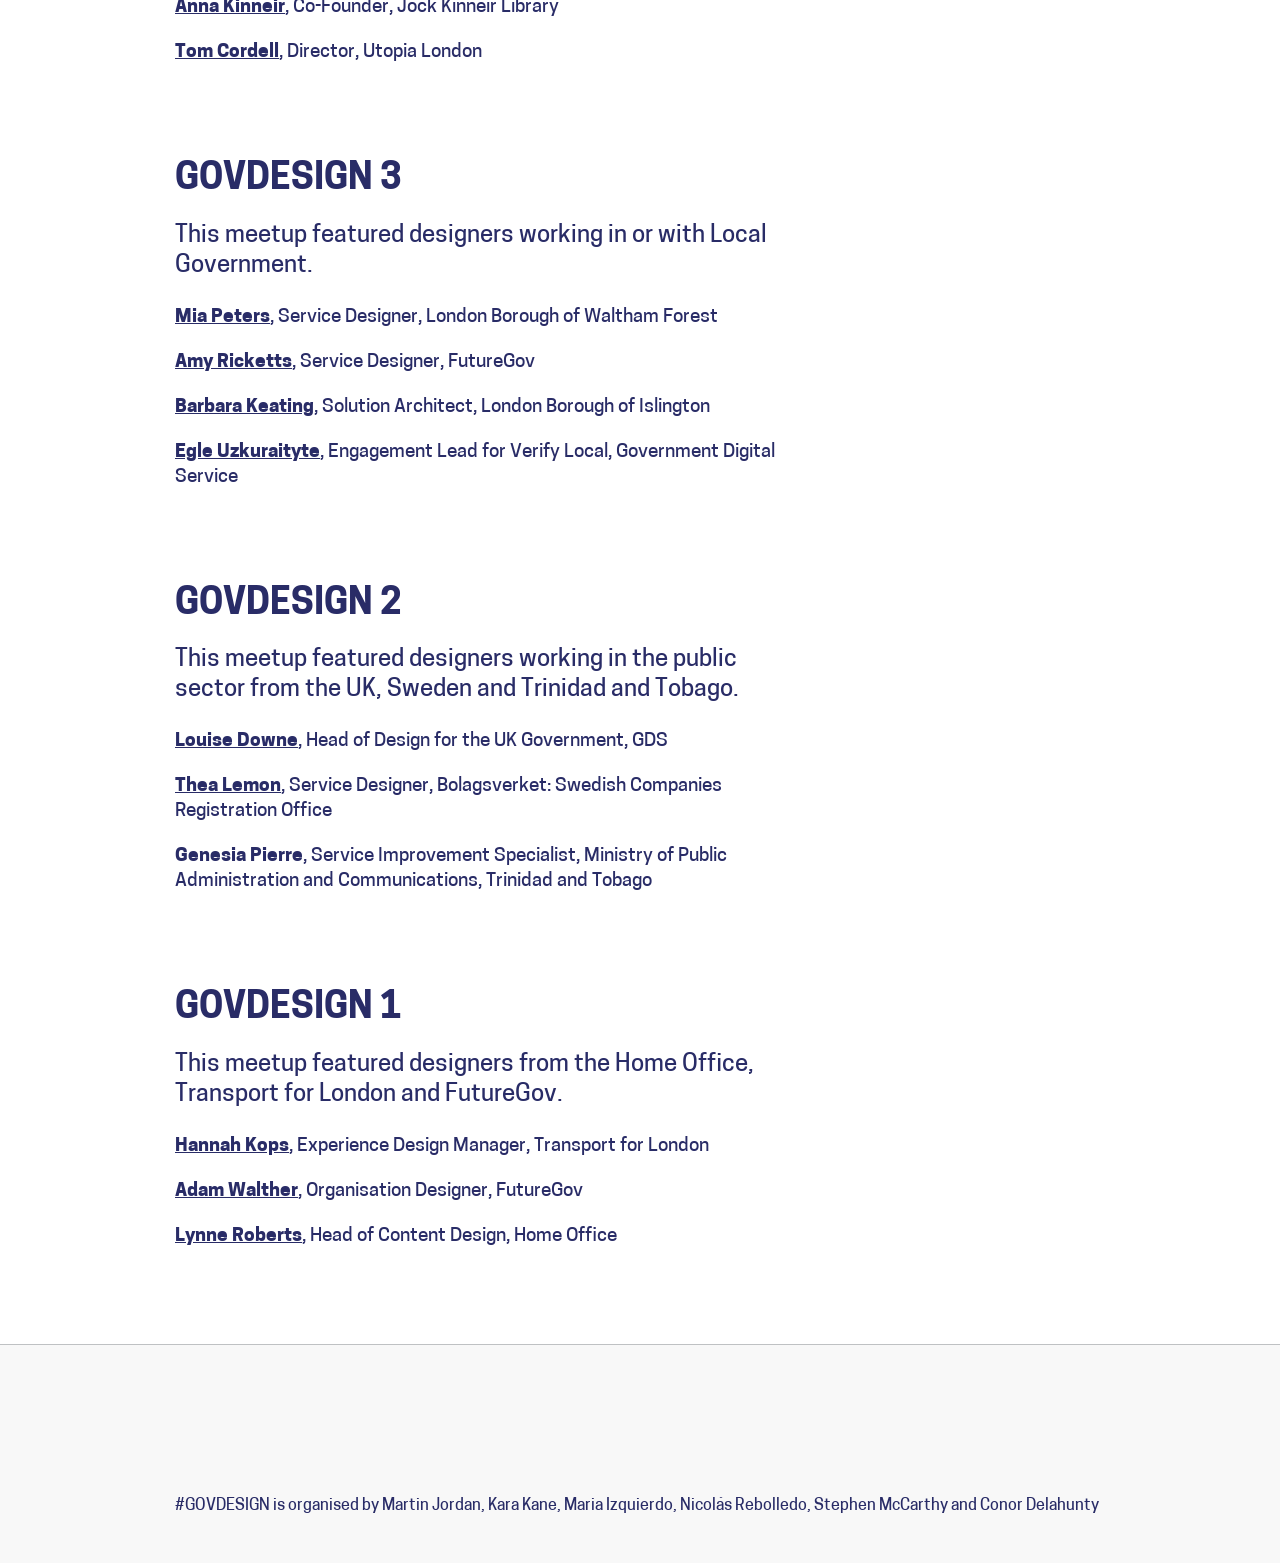
==== commit 83beebb5: "added new event" ====
--- a/index.html
+++ b/index.html
@@ -43,14 +43,14 @@
 			<h3 class="heading-upcoming" style="margin-bottom: 45px;">Designing Public Services</h3>
 			<p class="intro-details dark-blue-text">1231 Stevenson Street, Suite 101, San Francisco, 94103</p>
 
-				<!-- <div class="intro-text-2">
-					<p class="intro-speakers-big"><a href="https://twitter.com/designbyandrew">Andrew Miller</a>, Immigration Lead, U.S. Digital Service</p>
+				<div class="intro-text-2">
+					<!-- <p class="intro-speakers-big"><a href="https://twitter.com/designbyandrew">Andrew Miller</a>, Immigration Lead, U.S. Digital Service</p>
 					<p class="intro-speakers-big"><a href="https://twitter.com/KaviH">Kavi Harshawat</a>, Formerly at the U.S. Digital Service</p>
 					<p class="intro-speakers-big"><a href="https://twitter.com/msknee">Xena Ni</a>, Designer, Nava Public Benefit Corporation</p>
-					<p class="intro-speakers-big"><a href="https://twitter.com/UllyEnn">Ülly Enn</a>, Designer of Public Services, Innovation Lab/ Government Office of the Republic of Estonia</p>
-
-					<a href ="https://www.meetup.com/London-Gov-Design-Meetup/events/258138302/"><button class="button" style="margin-bottom:60px;">Register on meetup</button></a>
-				</div> -->
+					<p class="intro-speakers-big"><a href="https://twitter.com/UllyEnn">Ülly Enn</a>, Designer of Public Services, Innovation Lab/ Government Office of the Republic of Estonia</p> -->
+
+					<a href ="https://www.eventbrite.co.uk/e/gov-design-meetup-designing-public-services-tickets-60805979321"><button class="button" style="margin-bottom:60px;">Attend this event</button></a>
+				</div>
 
 		</div>
 	</div>
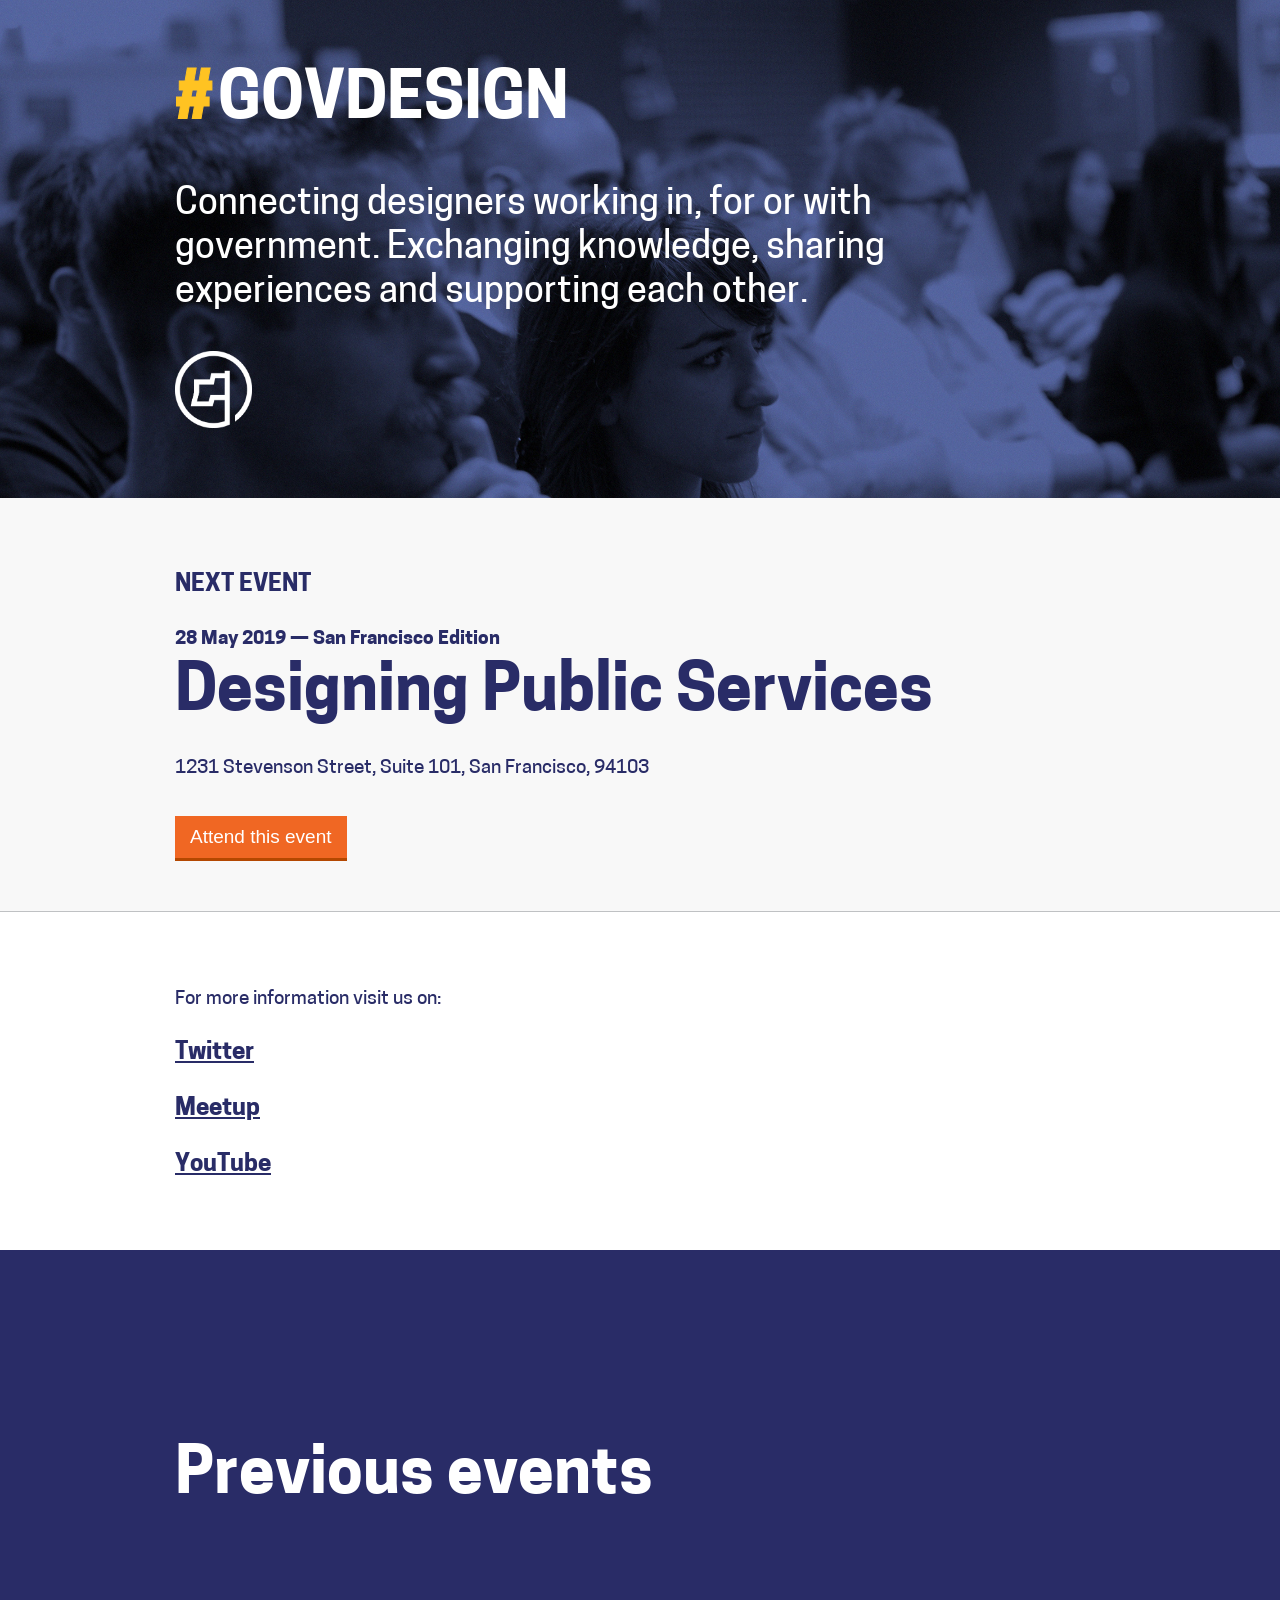
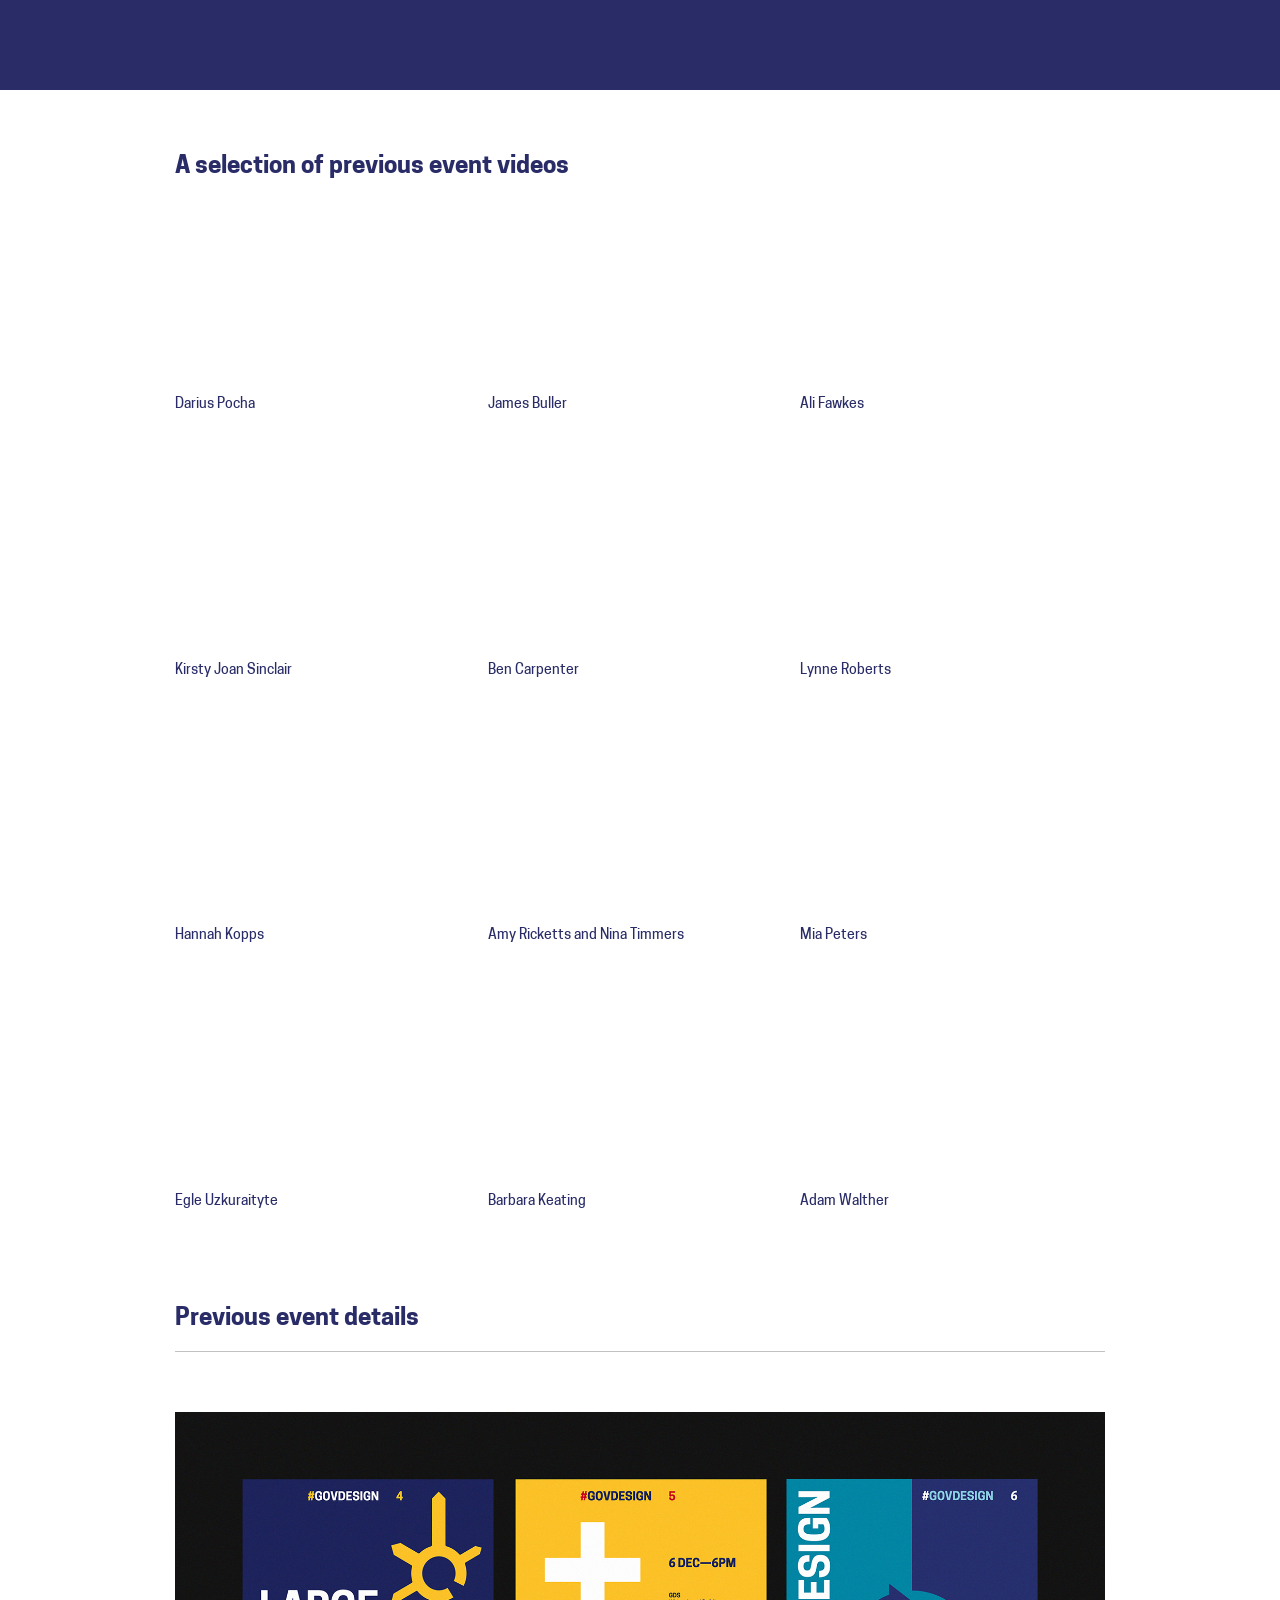
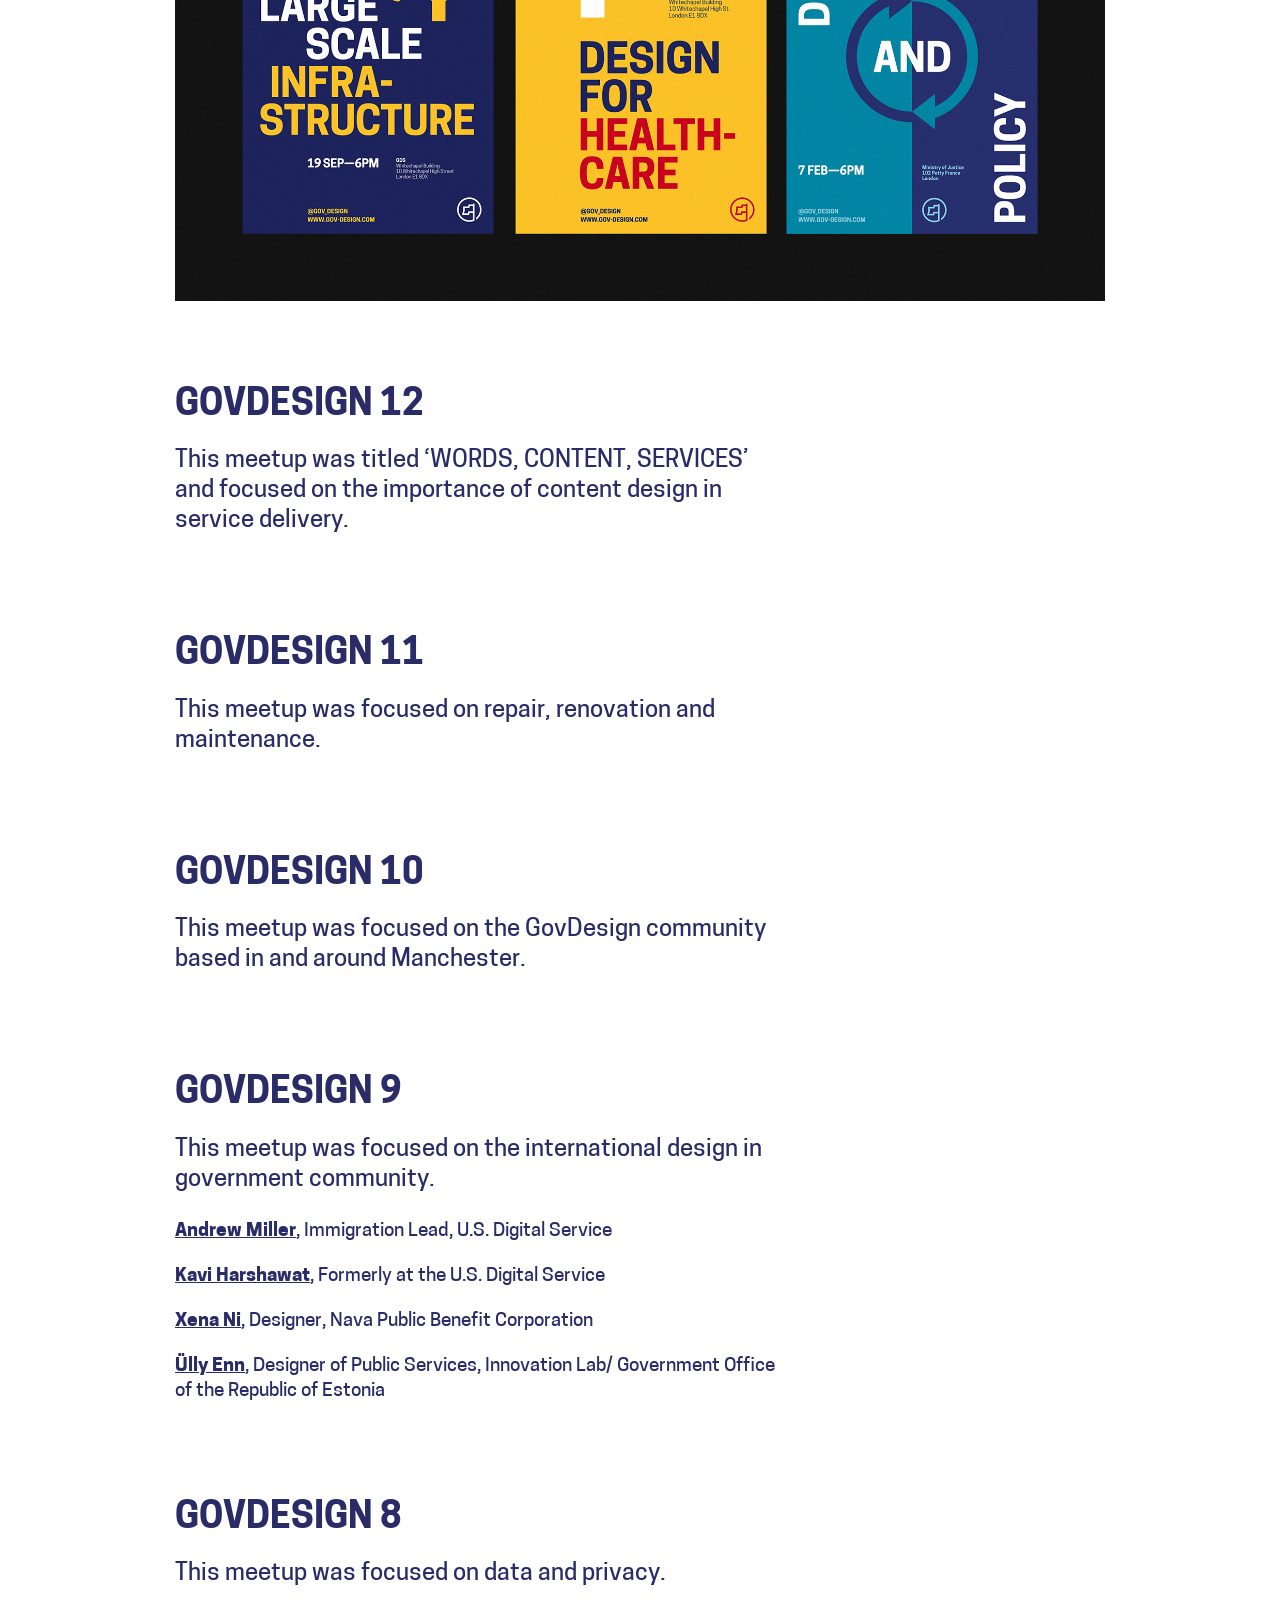
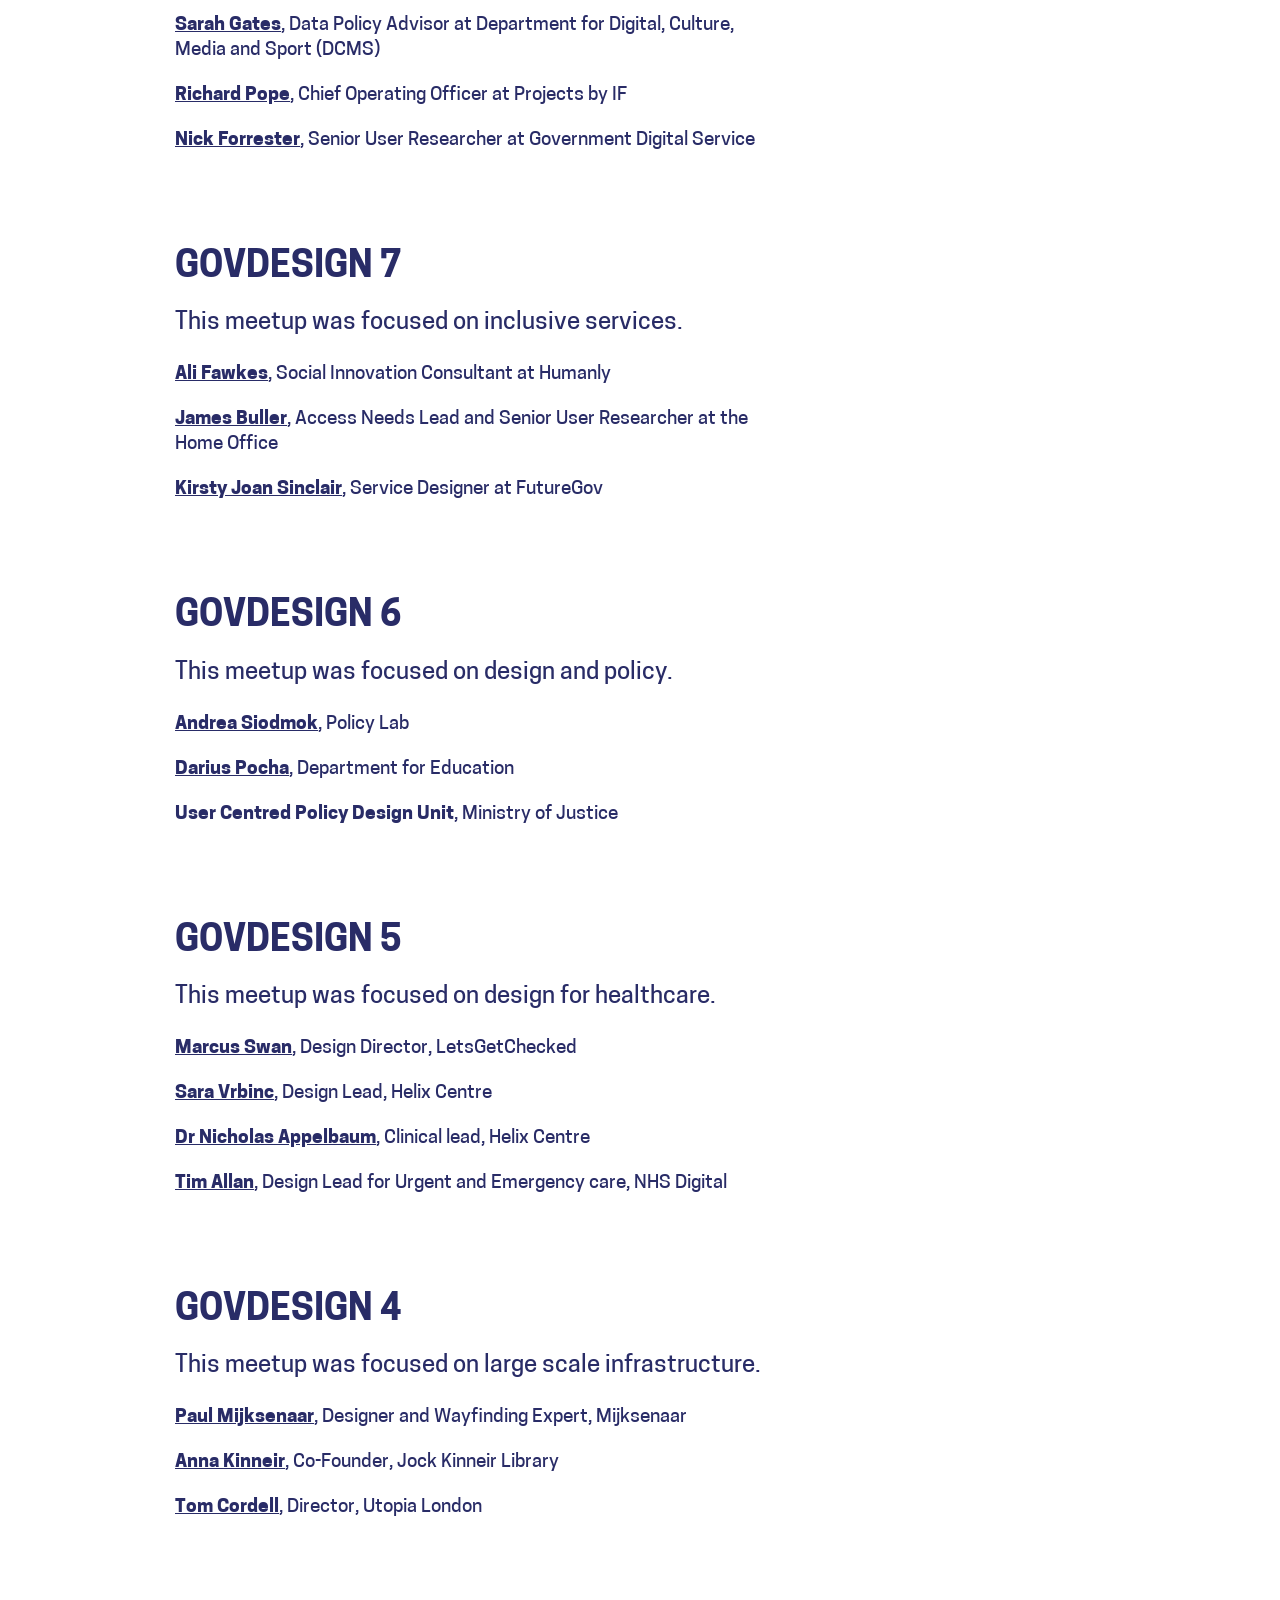
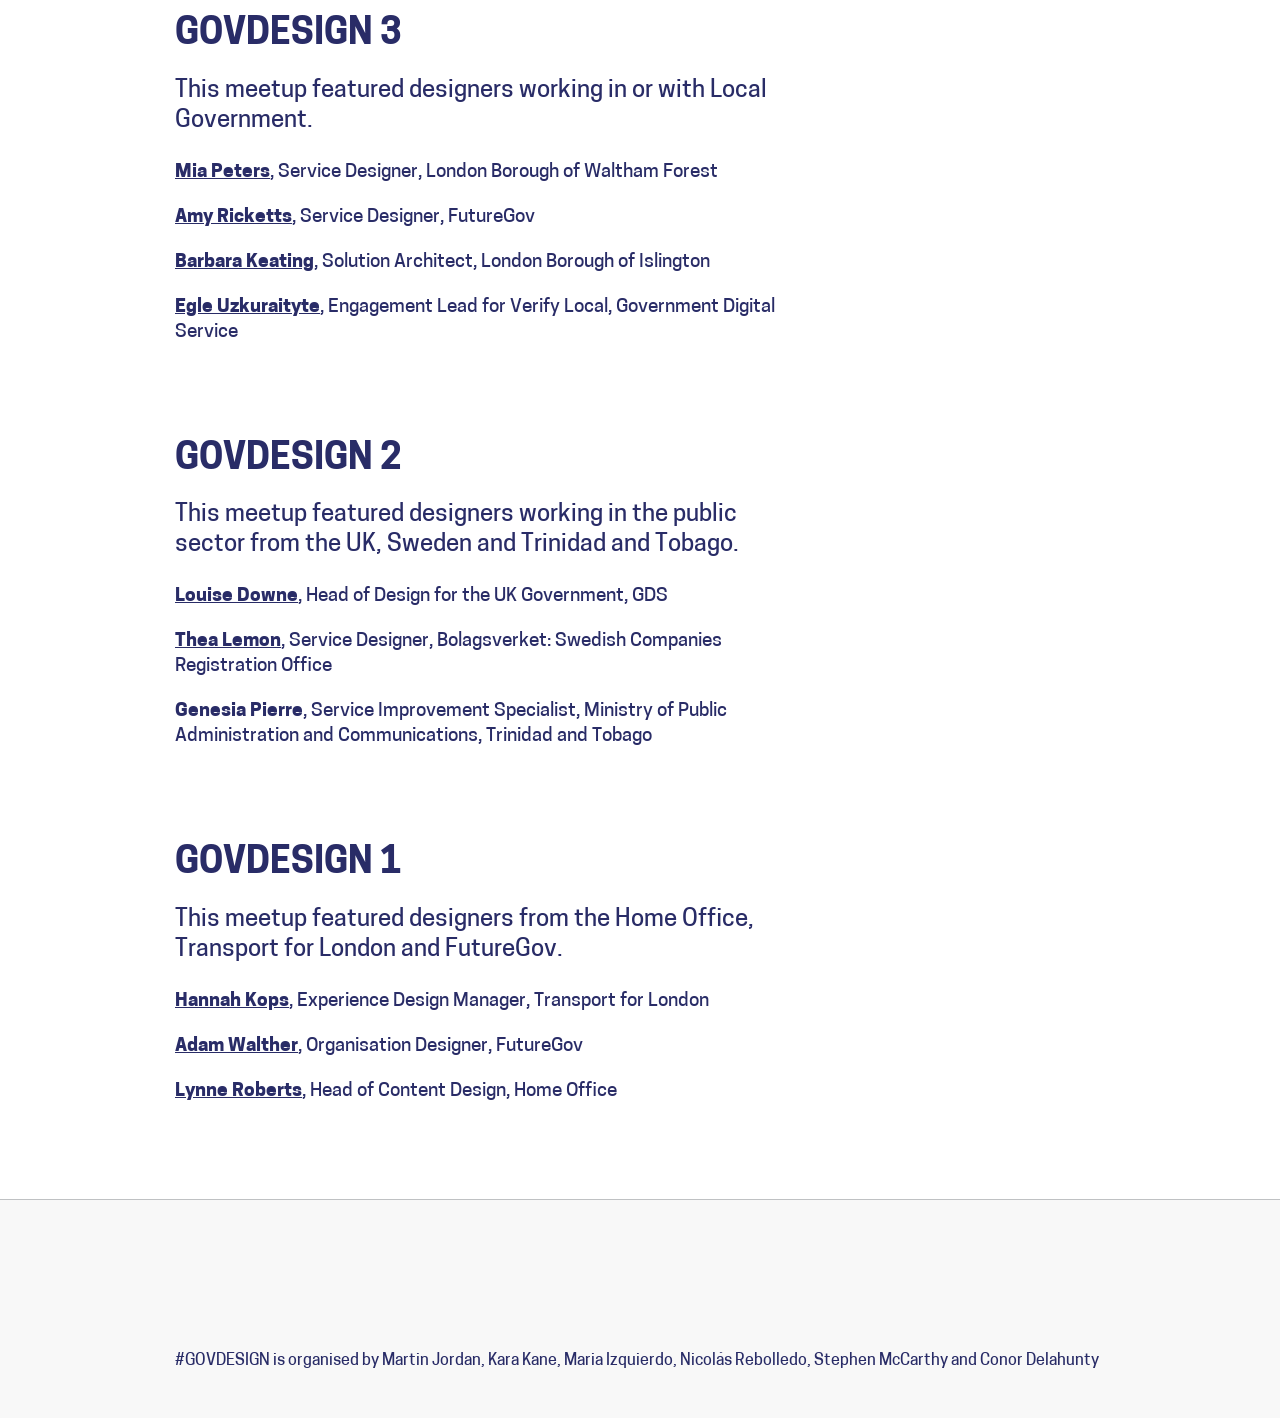
==== commit 0638c2e6: "added new event" ====
--- a/index.html
+++ b/index.html
@@ -40,17 +40,17 @@
 				<!-- <h3 class="heading-upcoming" style="margin-bottom: 45px;">DETAILS COMING SOON</h3> -->
 
 		<p class="intro-details-date dark-blue-text">28 May 2019 — San Francisco Edition </p>
-			<h3 class="heading-upcoming" style="margin-bottom: 45px;">Designing Public Services</h3>
+			<h3 class="heading-upcoming" style="margin-bottom: 30px;">Designing Public Services</h3>
 			<p class="intro-details dark-blue-text">1231 Stevenson Street, Suite 101, San Francisco, 94103</p>
 
-				<div class="intro-text-2">
+				<!-- <div class="intro-text-2"> -->
 					<!-- <p class="intro-speakers-big"><a href="https://twitter.com/designbyandrew">Andrew Miller</a>, Immigration Lead, U.S. Digital Service</p>
 					<p class="intro-speakers-big"><a href="https://twitter.com/KaviH">Kavi Harshawat</a>, Formerly at the U.S. Digital Service</p>
 					<p class="intro-speakers-big"><a href="https://twitter.com/msknee">Xena Ni</a>, Designer, Nava Public Benefit Corporation</p>
 					<p class="intro-speakers-big"><a href="https://twitter.com/UllyEnn">Ülly Enn</a>, Designer of Public Services, Innovation Lab/ Government Office of the Republic of Estonia</p> -->
 
-					<a href ="https://www.eventbrite.co.uk/e/gov-design-meetup-designing-public-services-tickets-60805979321"><button class="button" style="margin-bottom:60px;">Attend this event</button></a>
-				</div>
+					<a href ="https://www.eventbrite.co.uk/e/gov-design-meetup-designing-public-services-tickets-60805979321"><button class="button" style="margin-bottom:30px;">Attend this event</button></a>
+				<!-- </div> -->
 
 		</div>
 	</div>
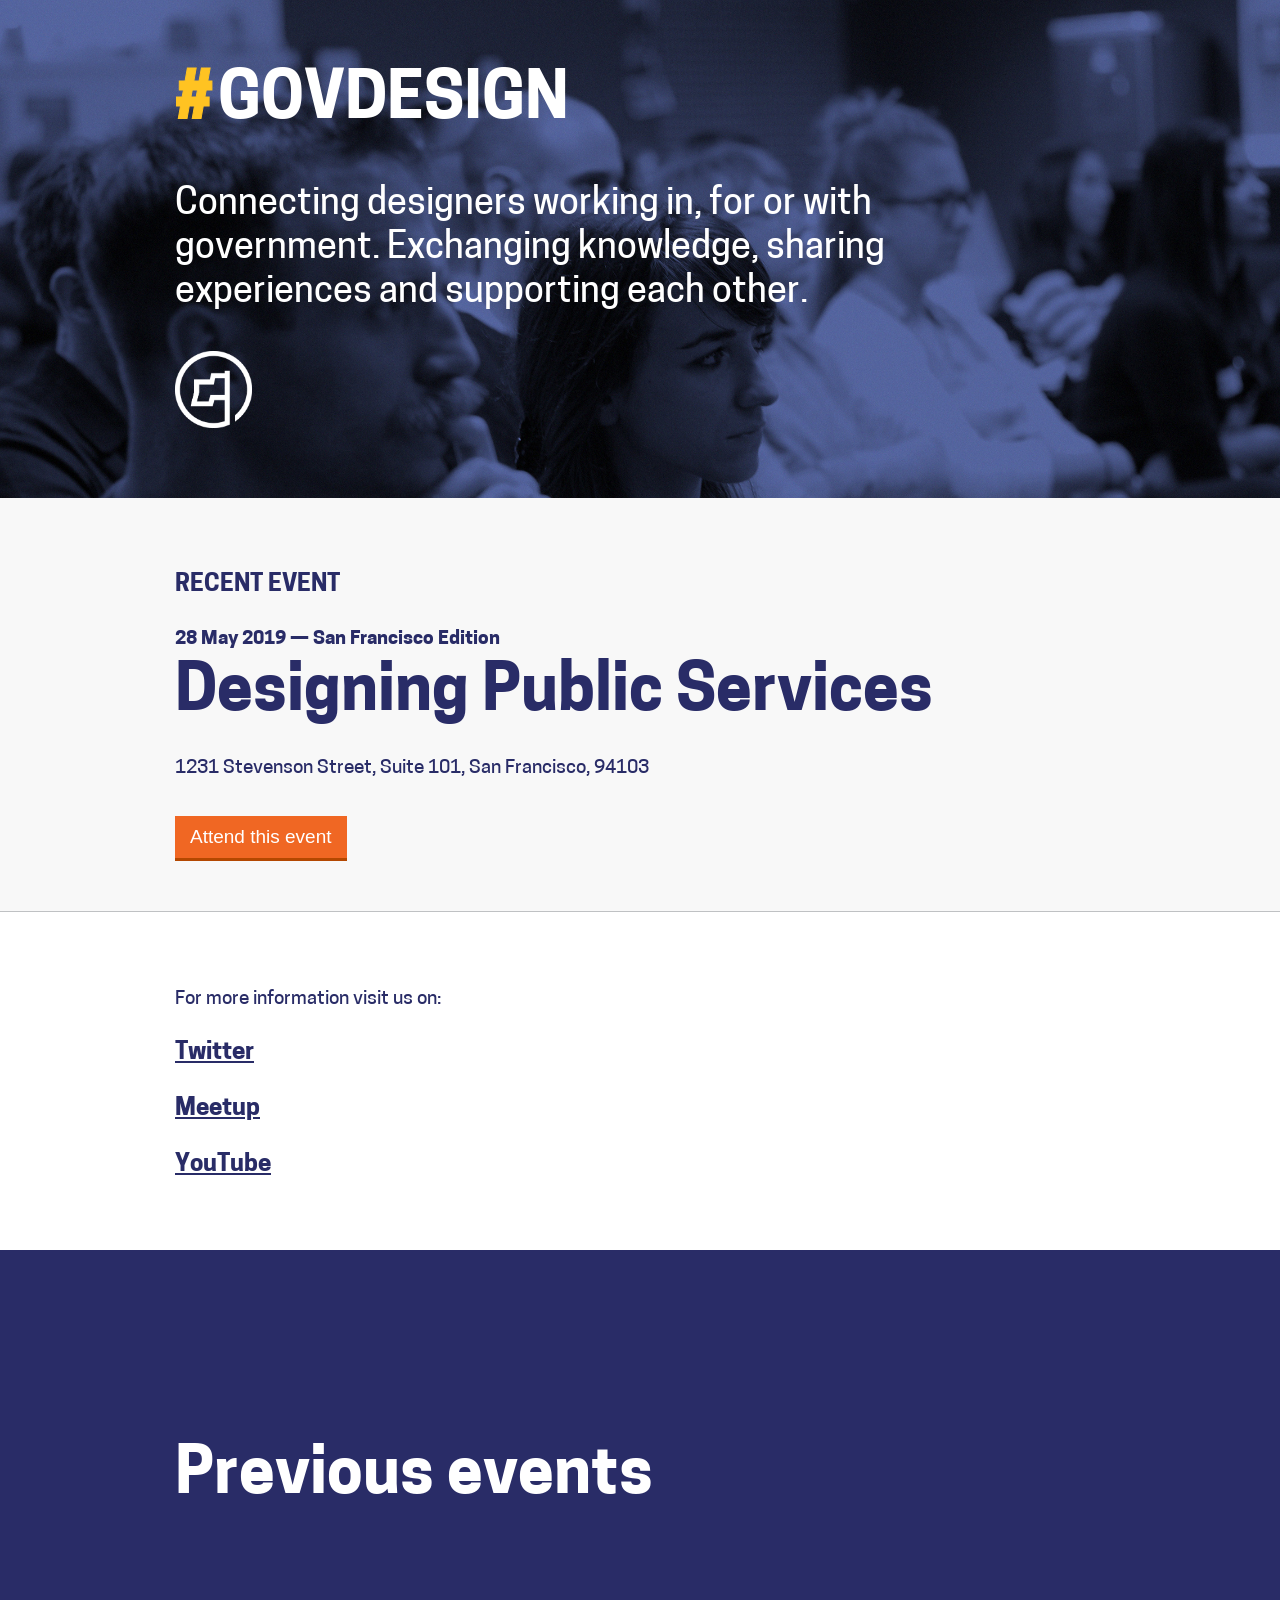
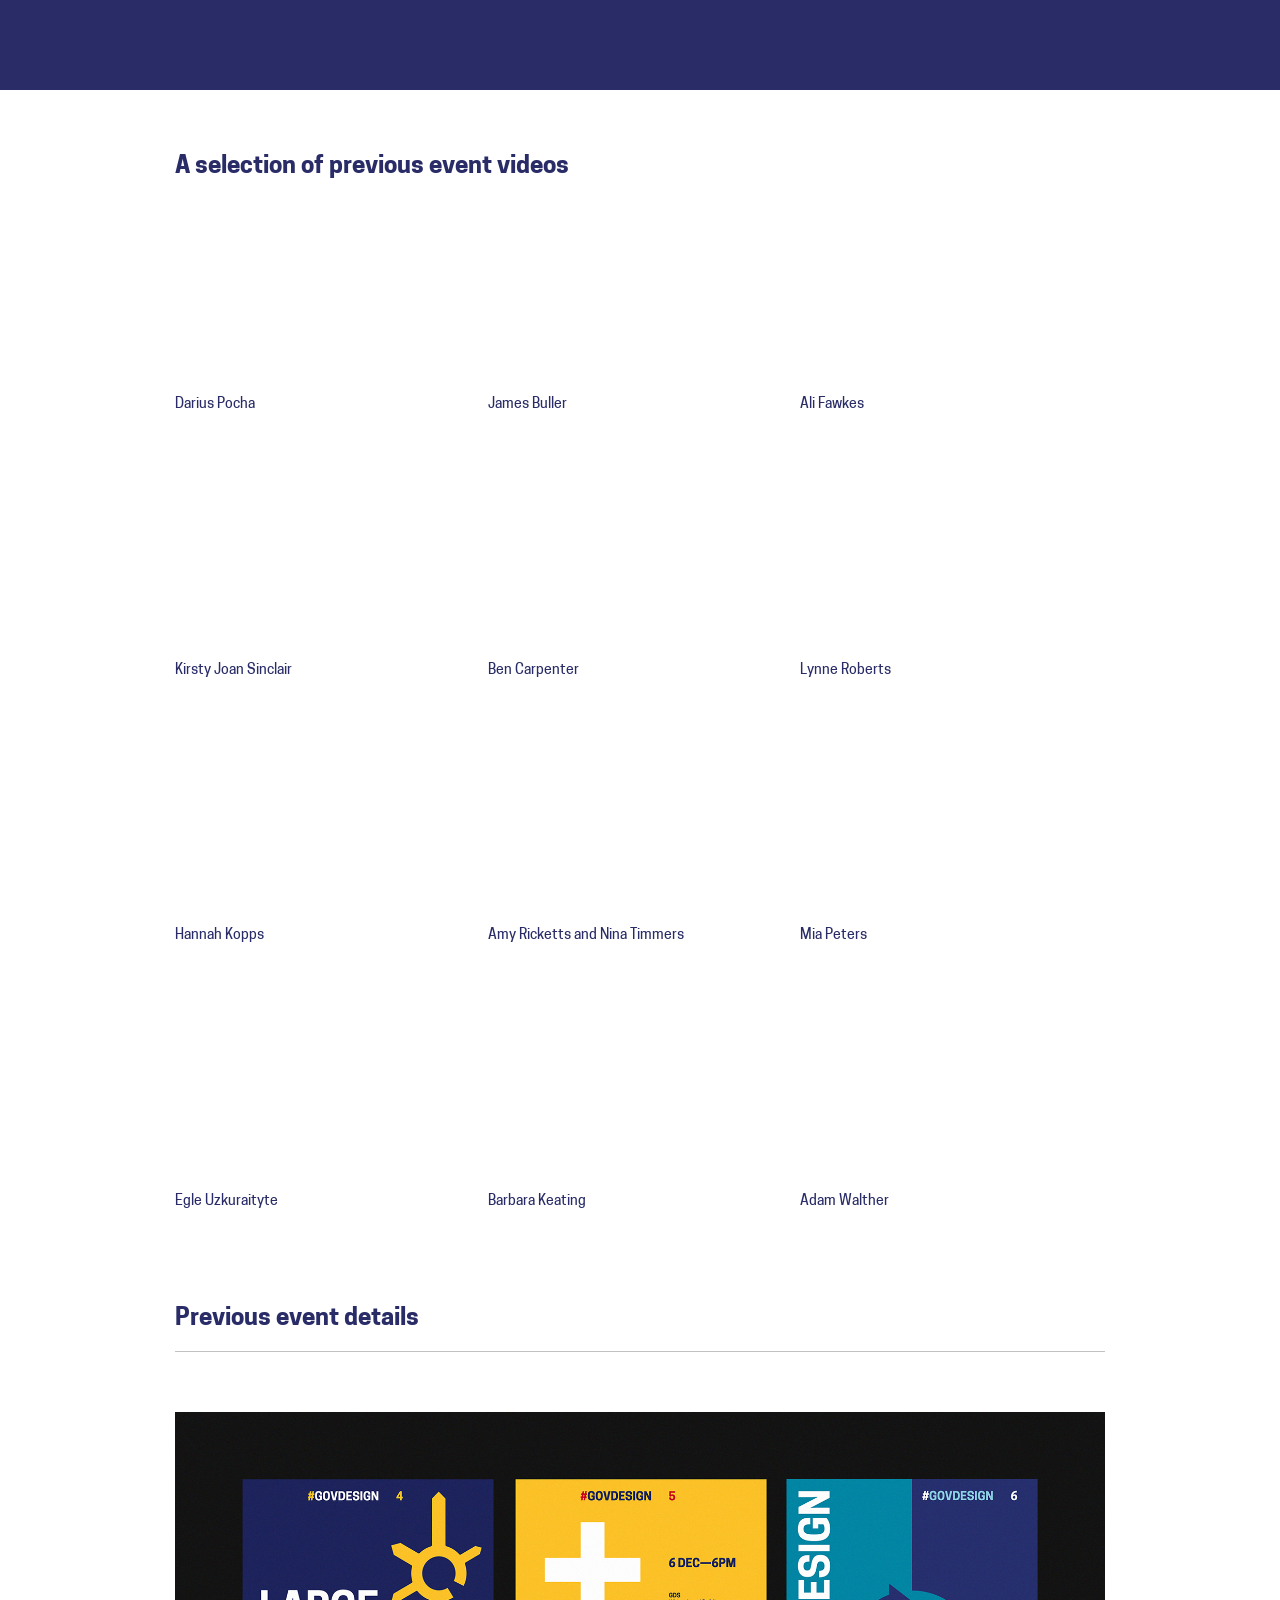
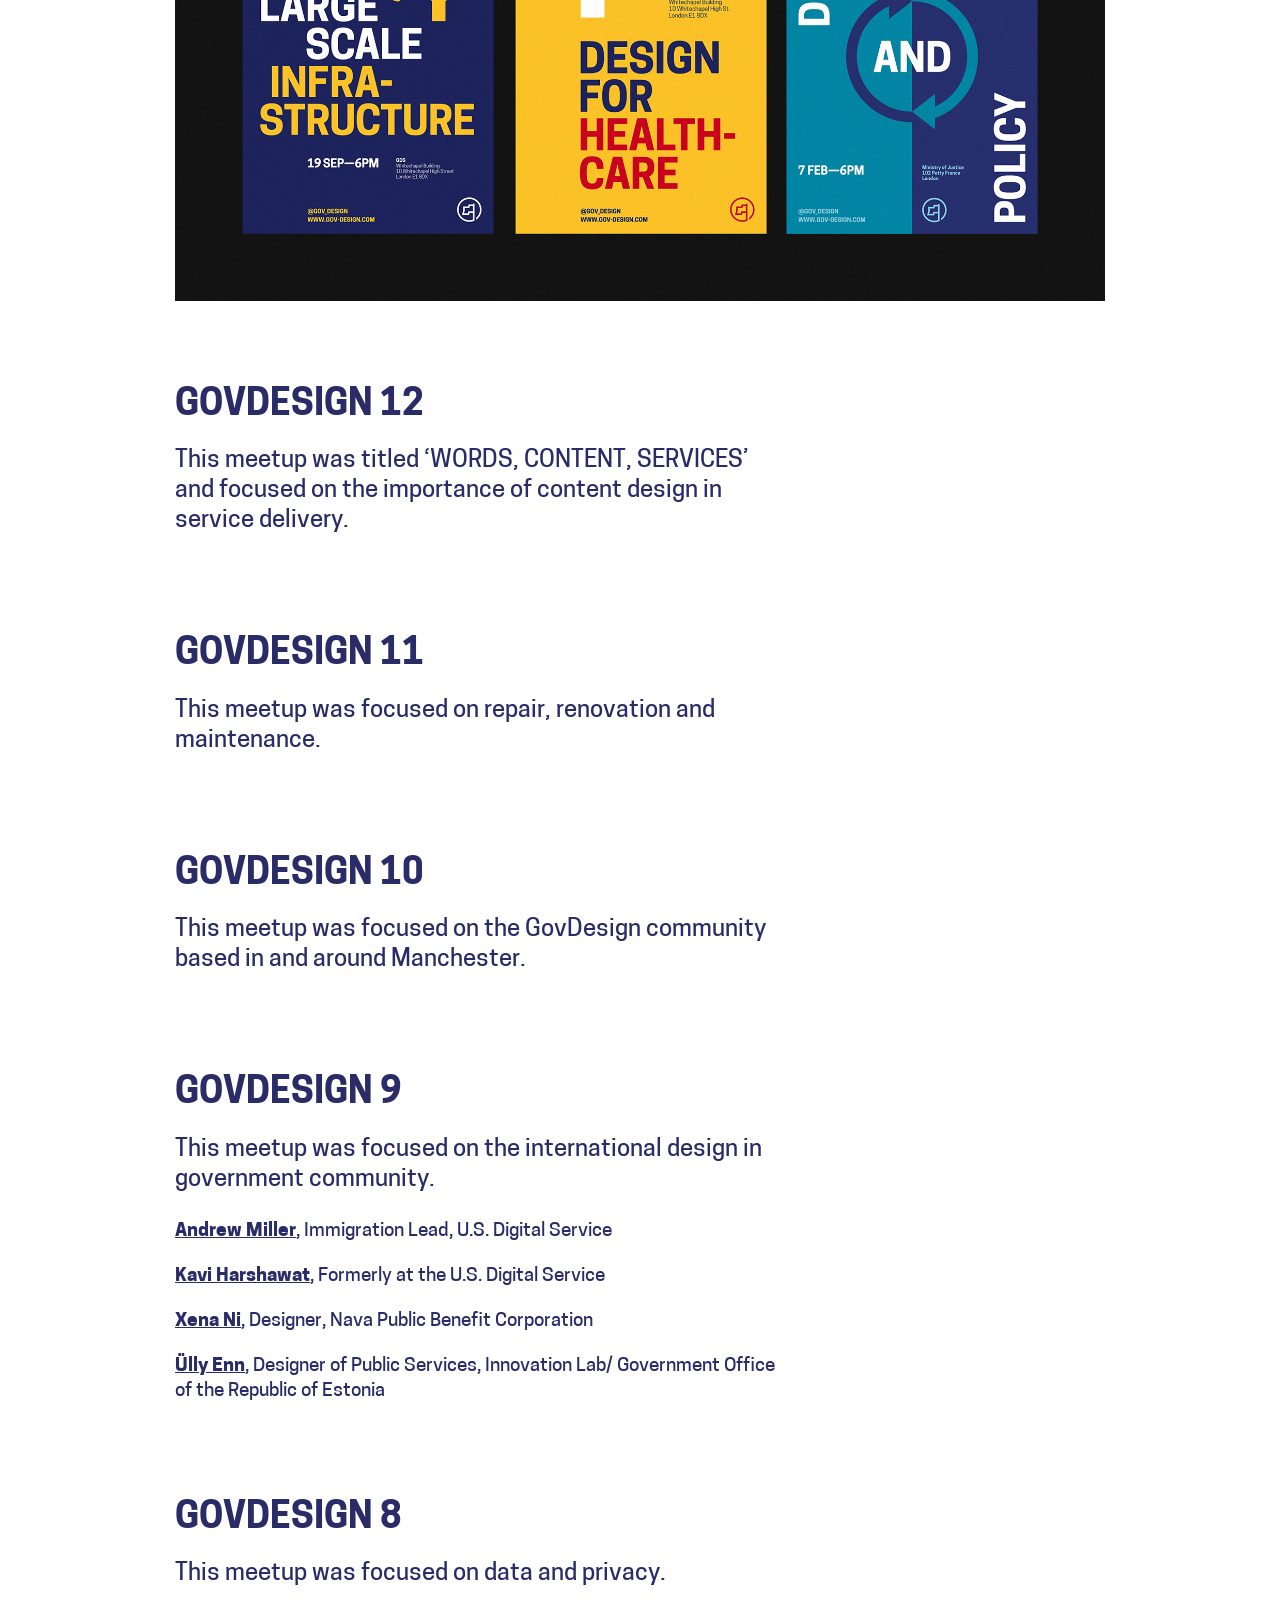
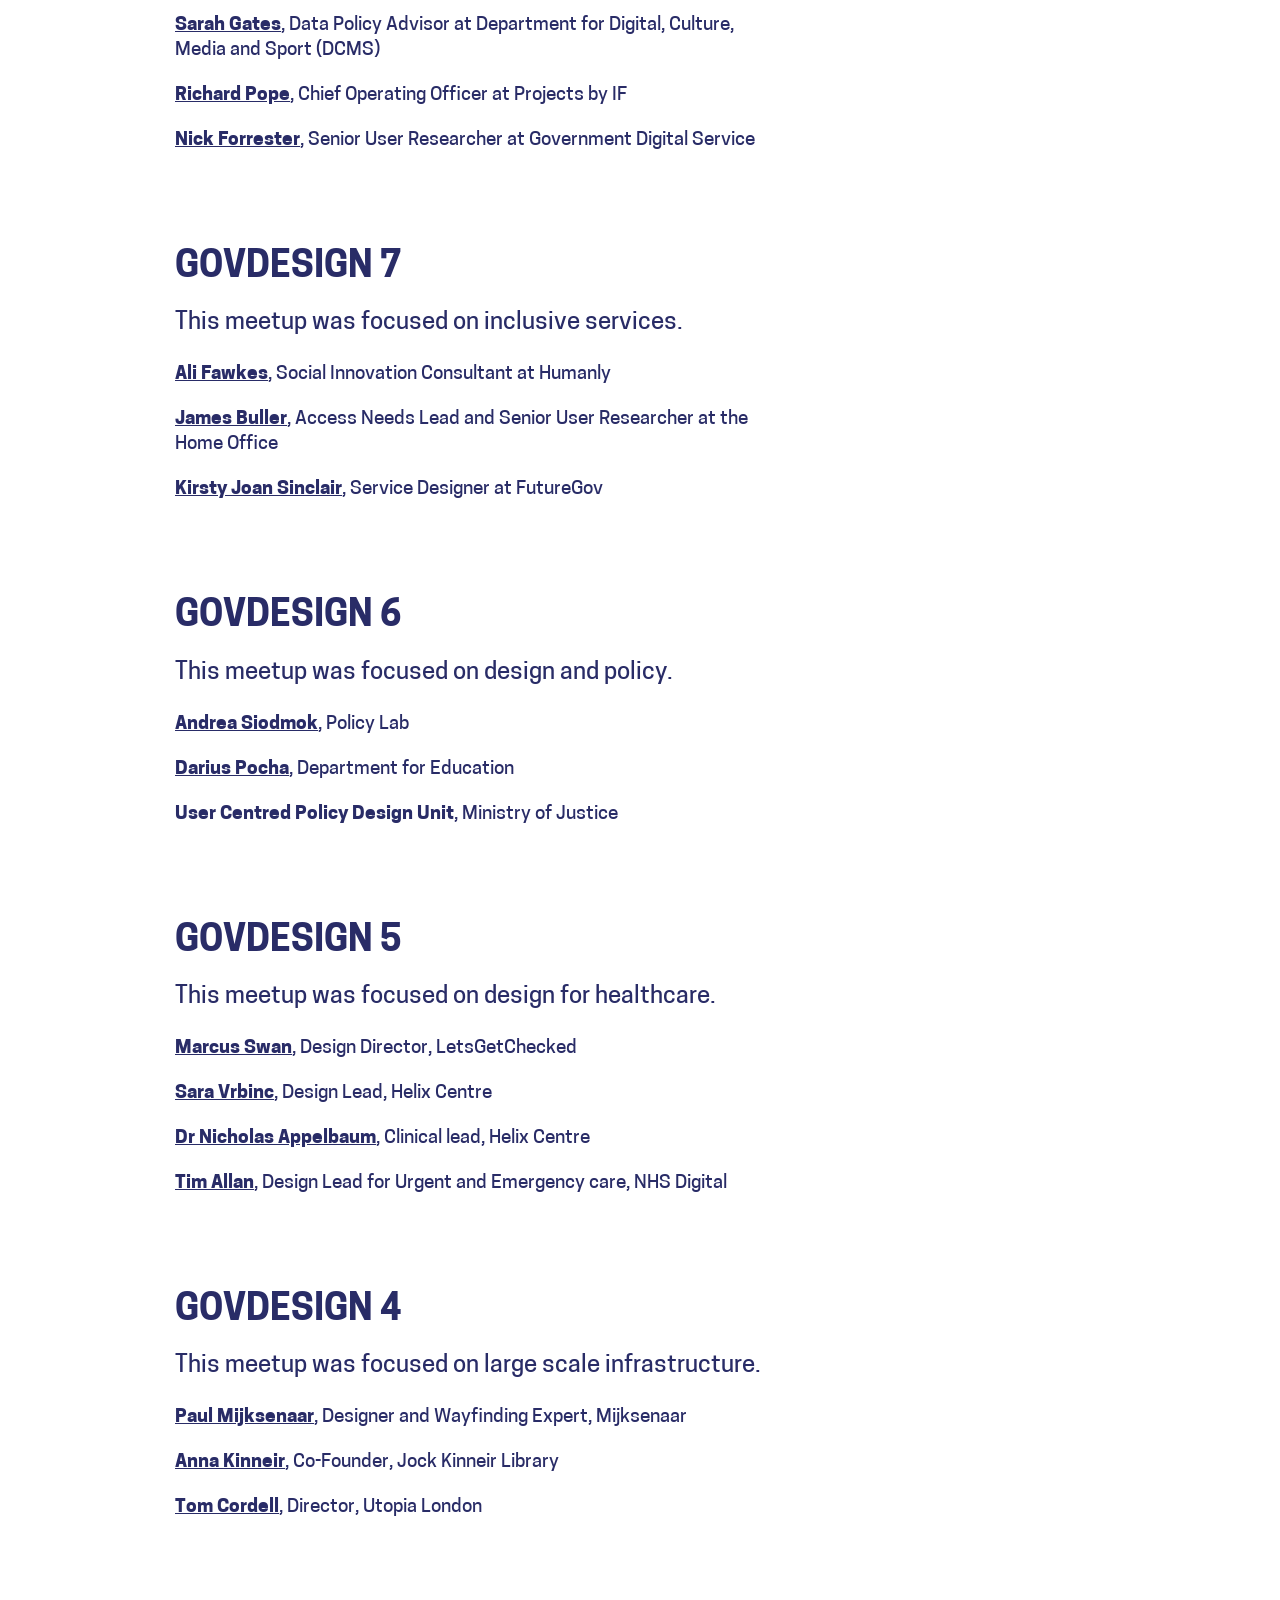
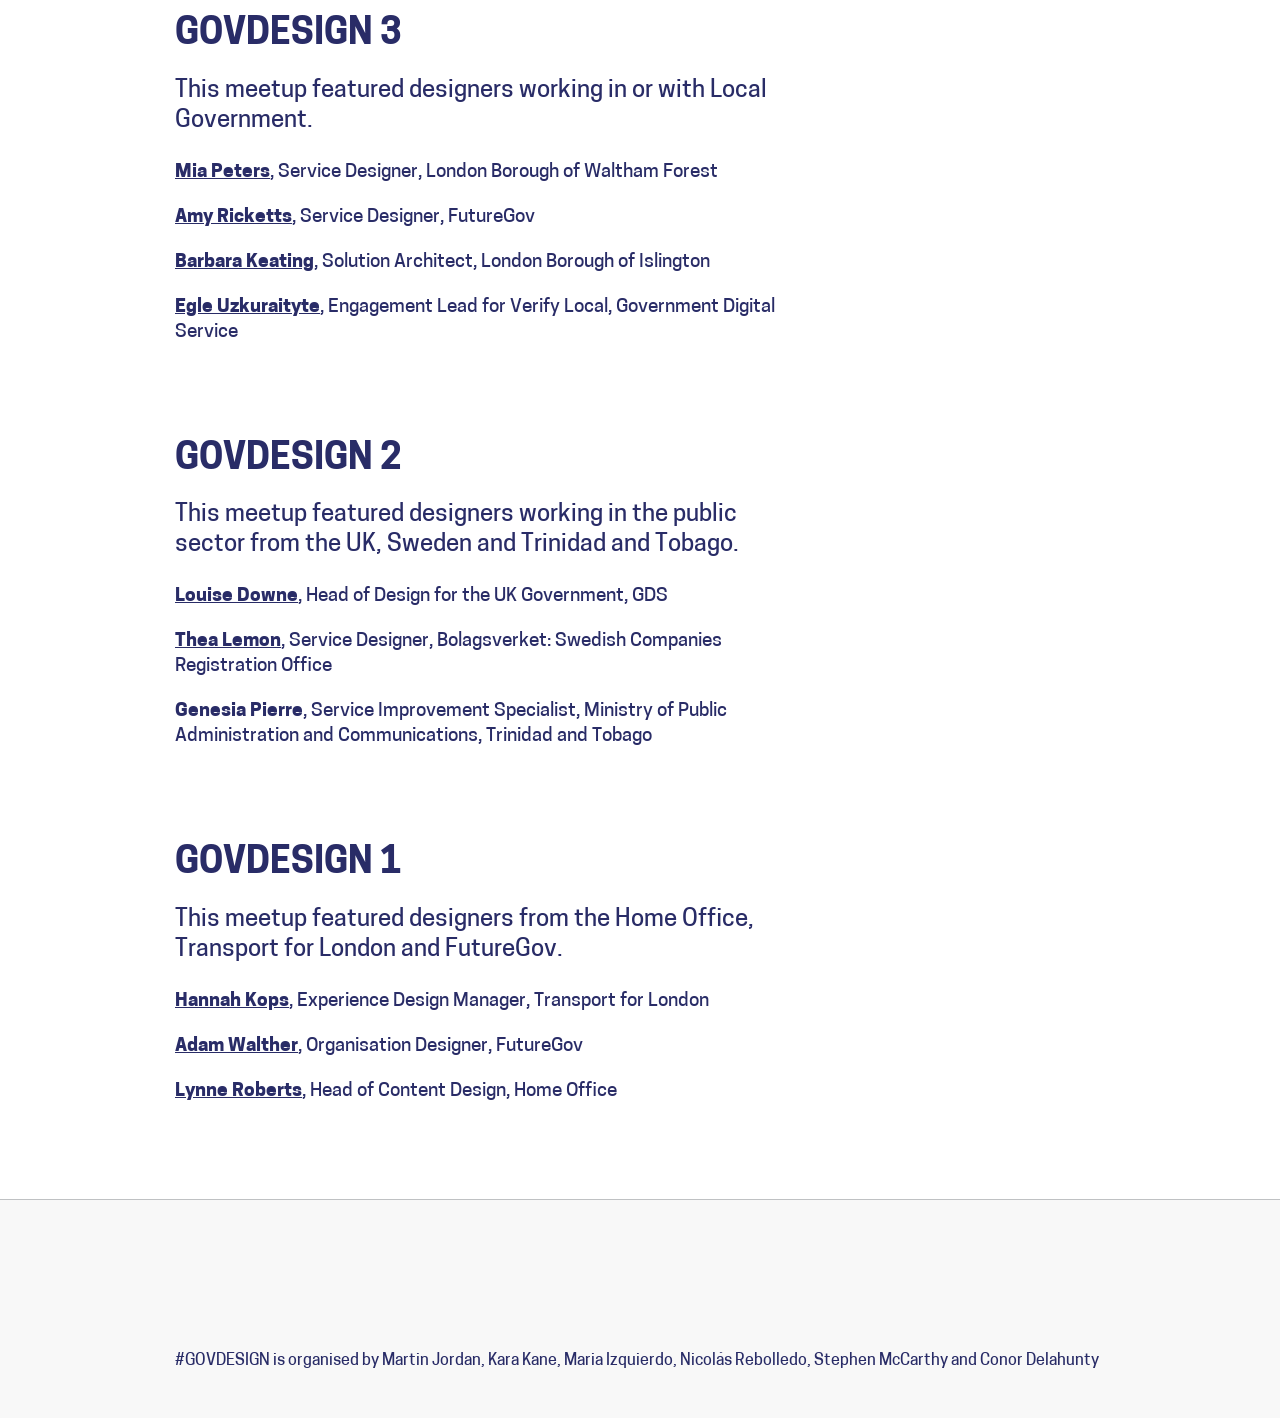
==== commit efca32c4: "content tweak" ====
--- a/index.html
+++ b/index.html
@@ -35,7 +35,7 @@
 
 	<div class="section-upcoming">
 		<div class="section-body-top">
-			<h2 class="heading-medium-2">NEXT EVENT</h2>
+			<h2 class="heading-medium-2">RECENT EVENT</h2>
 
 				<!-- <h3 class="heading-upcoming" style="margin-bottom: 45px;">DETAILS COMING SOON</h3> -->
 
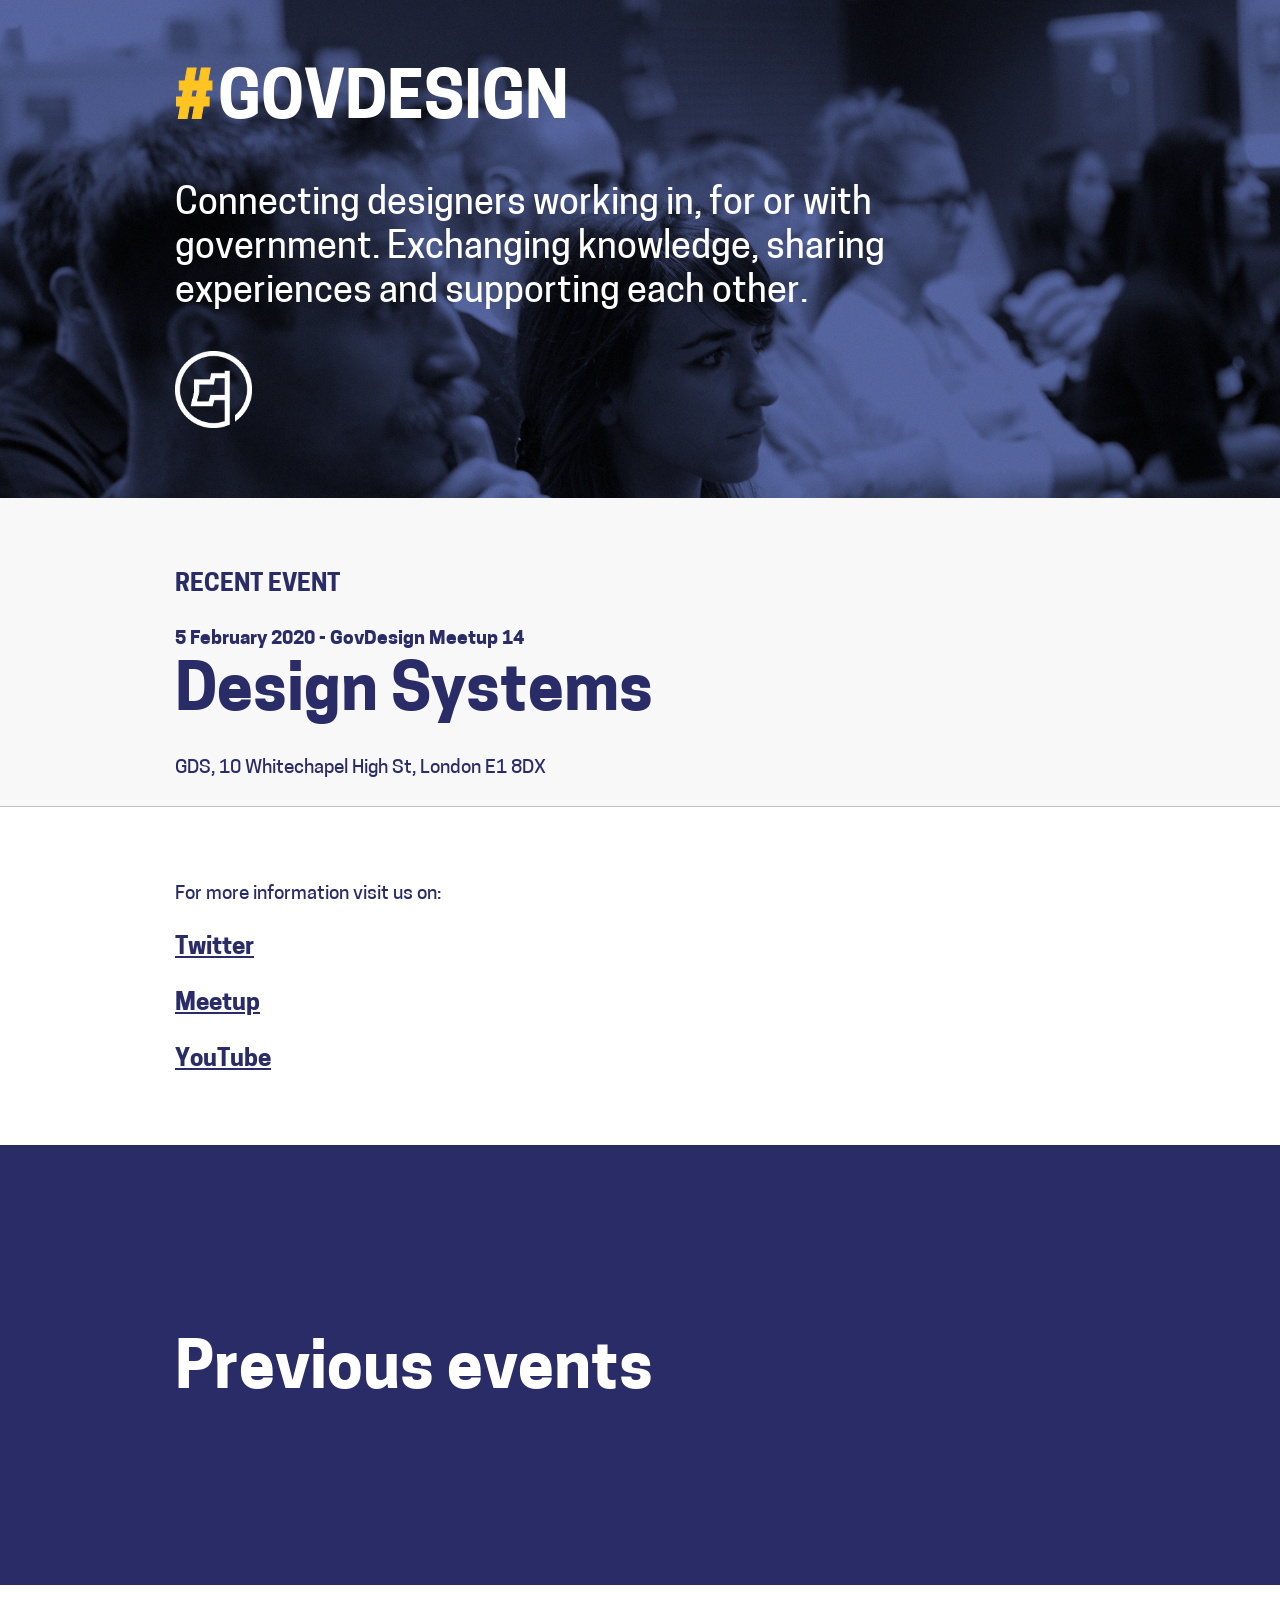
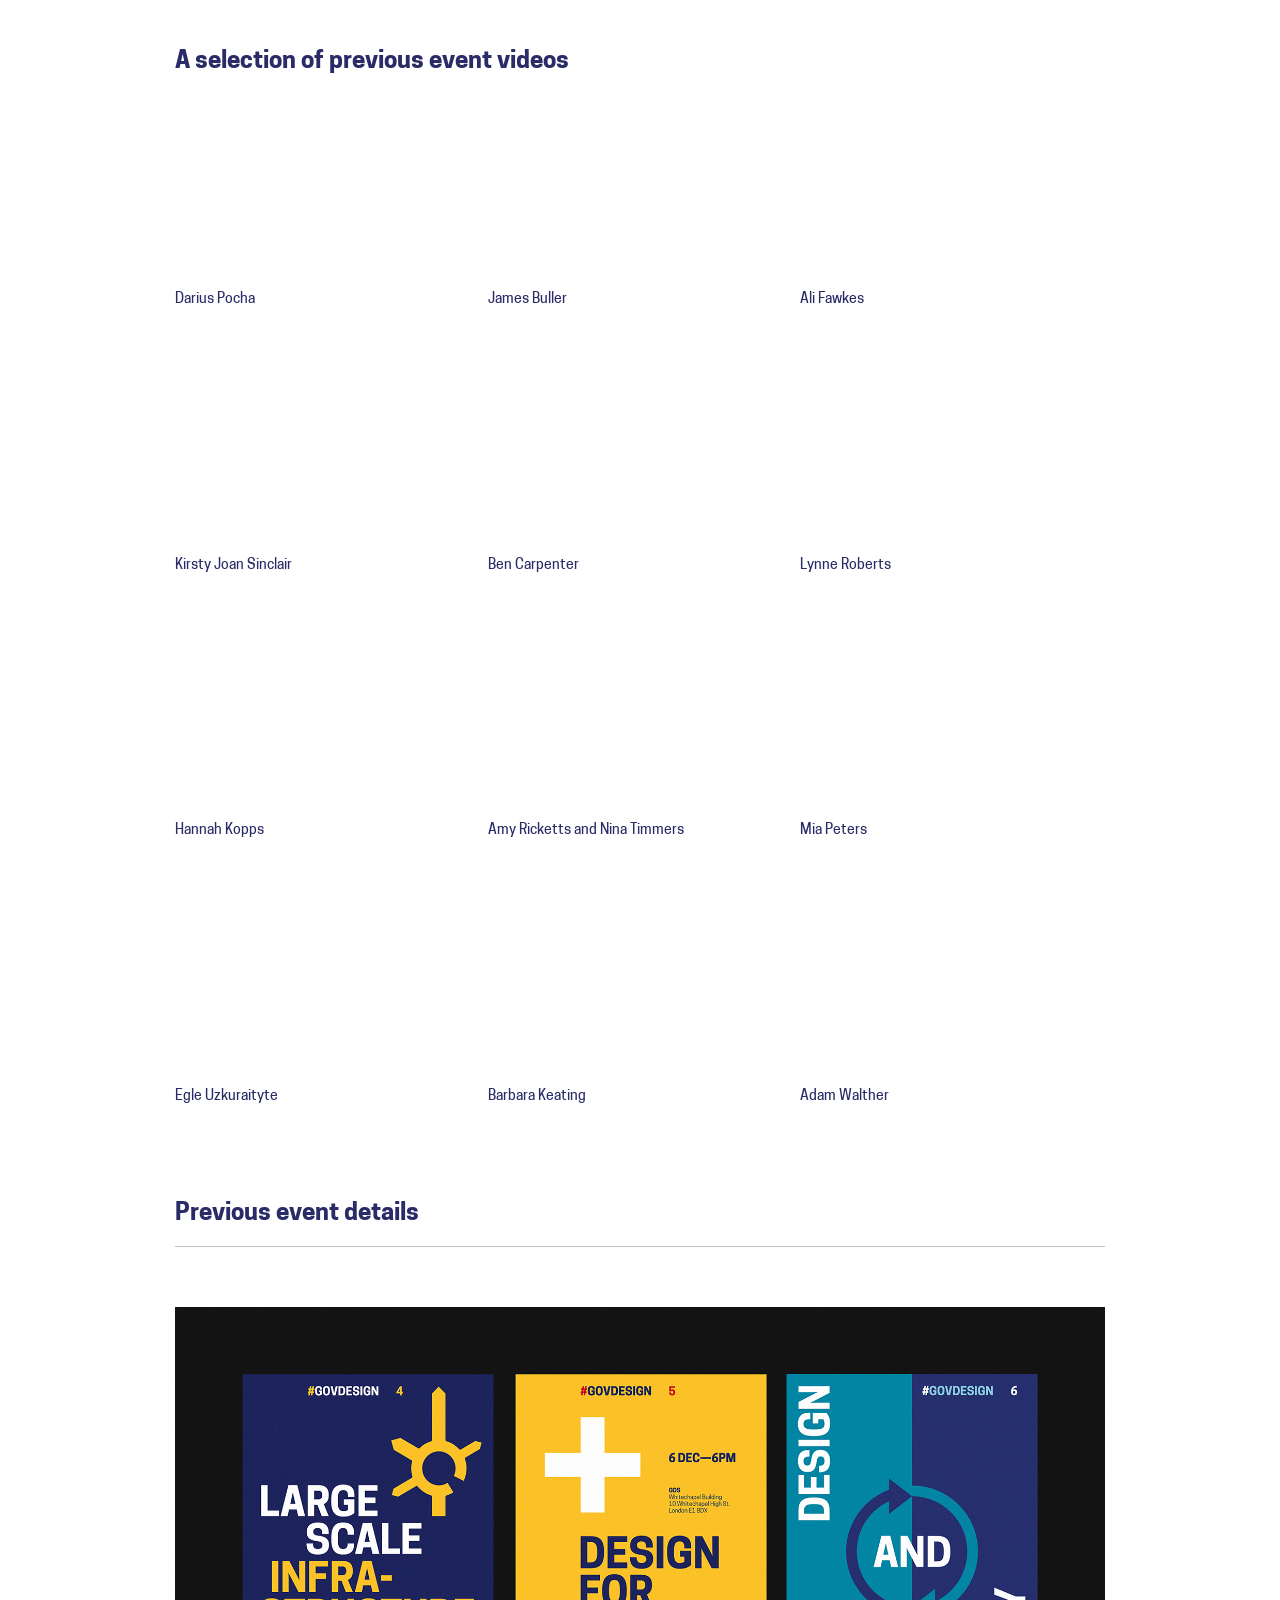
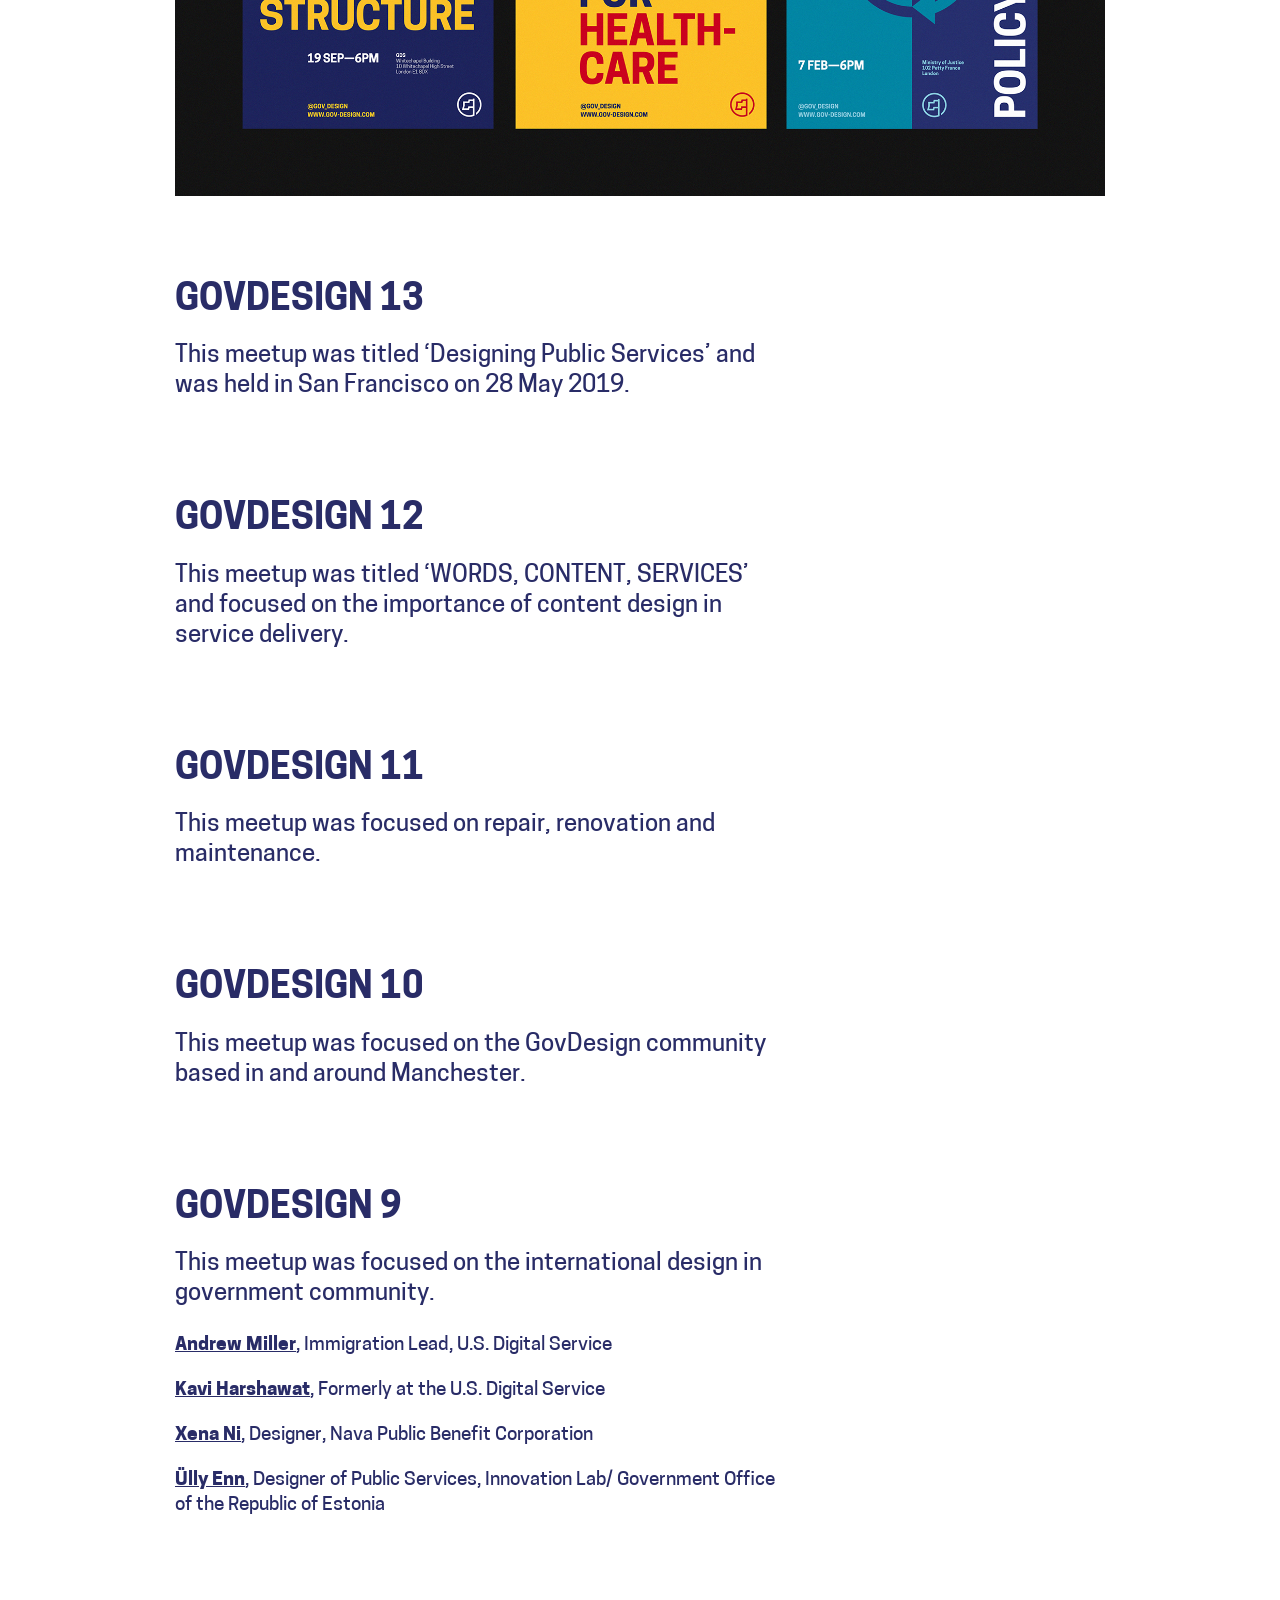
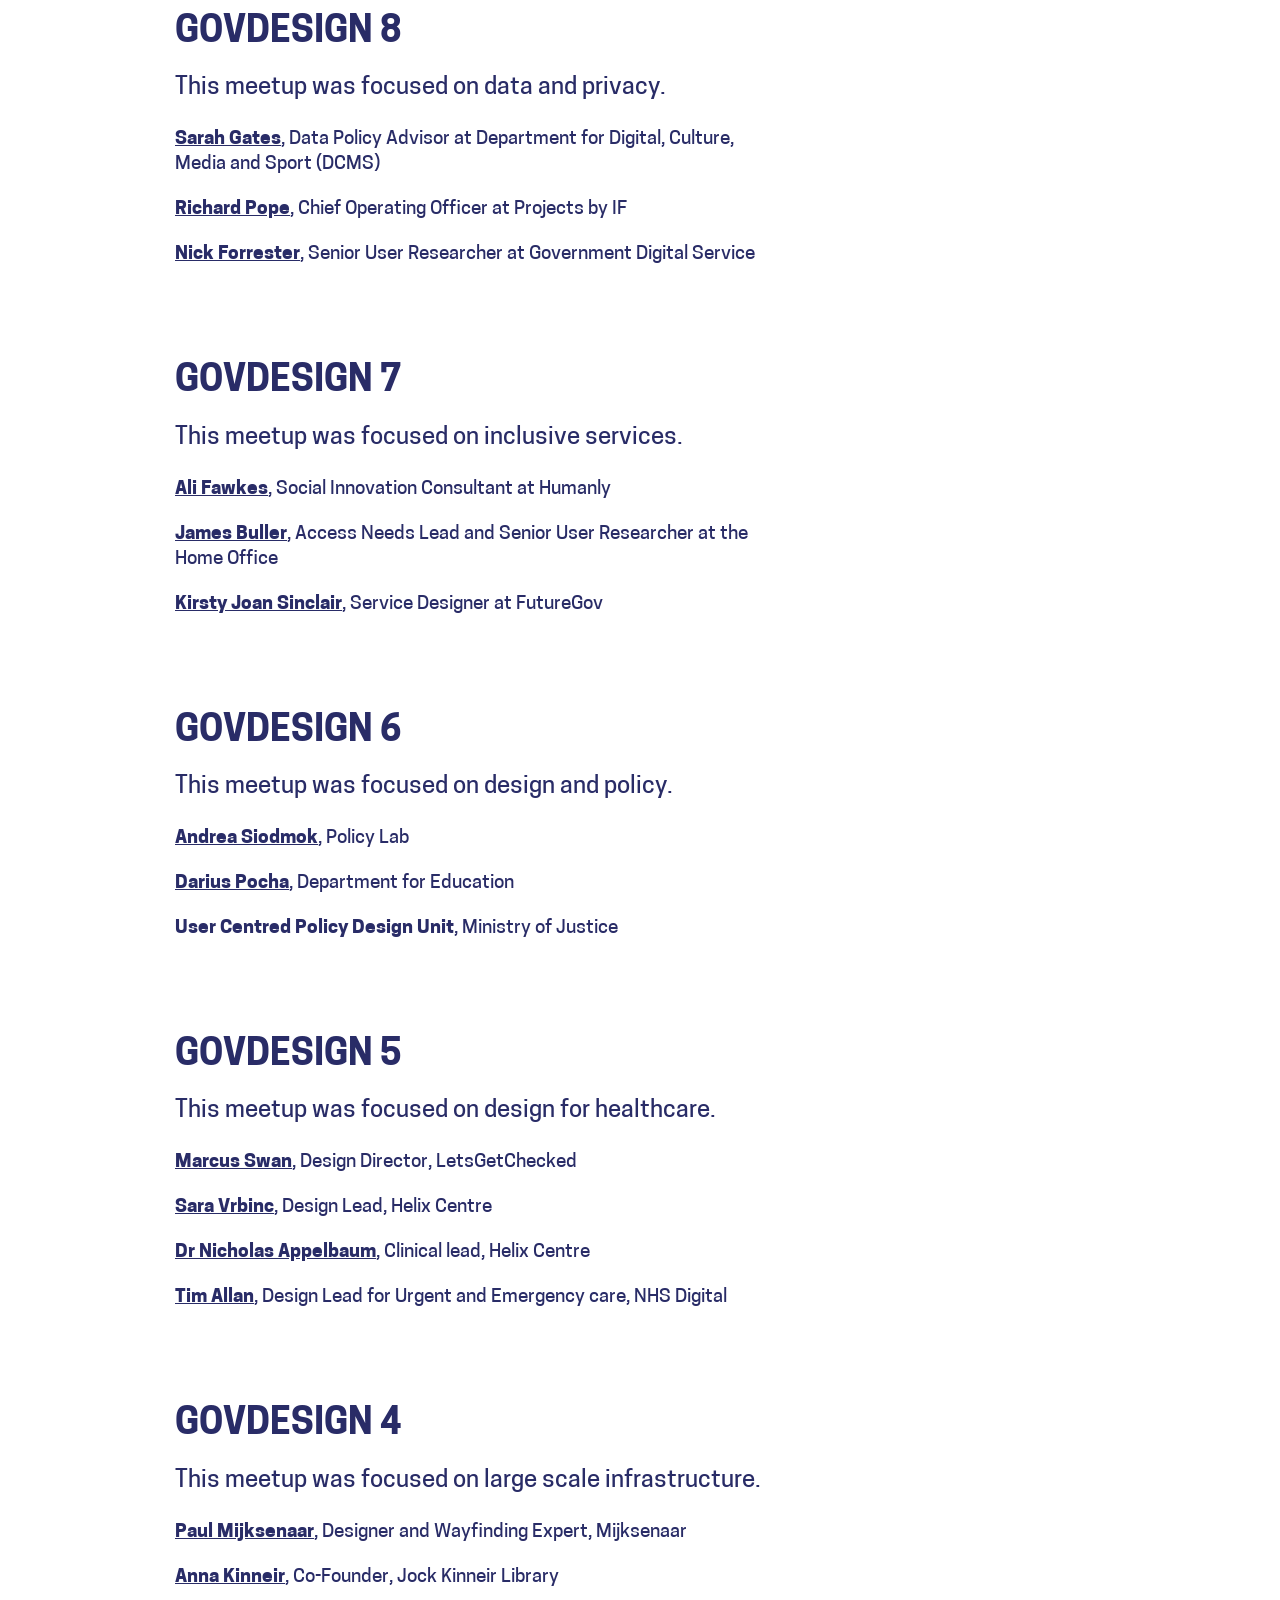
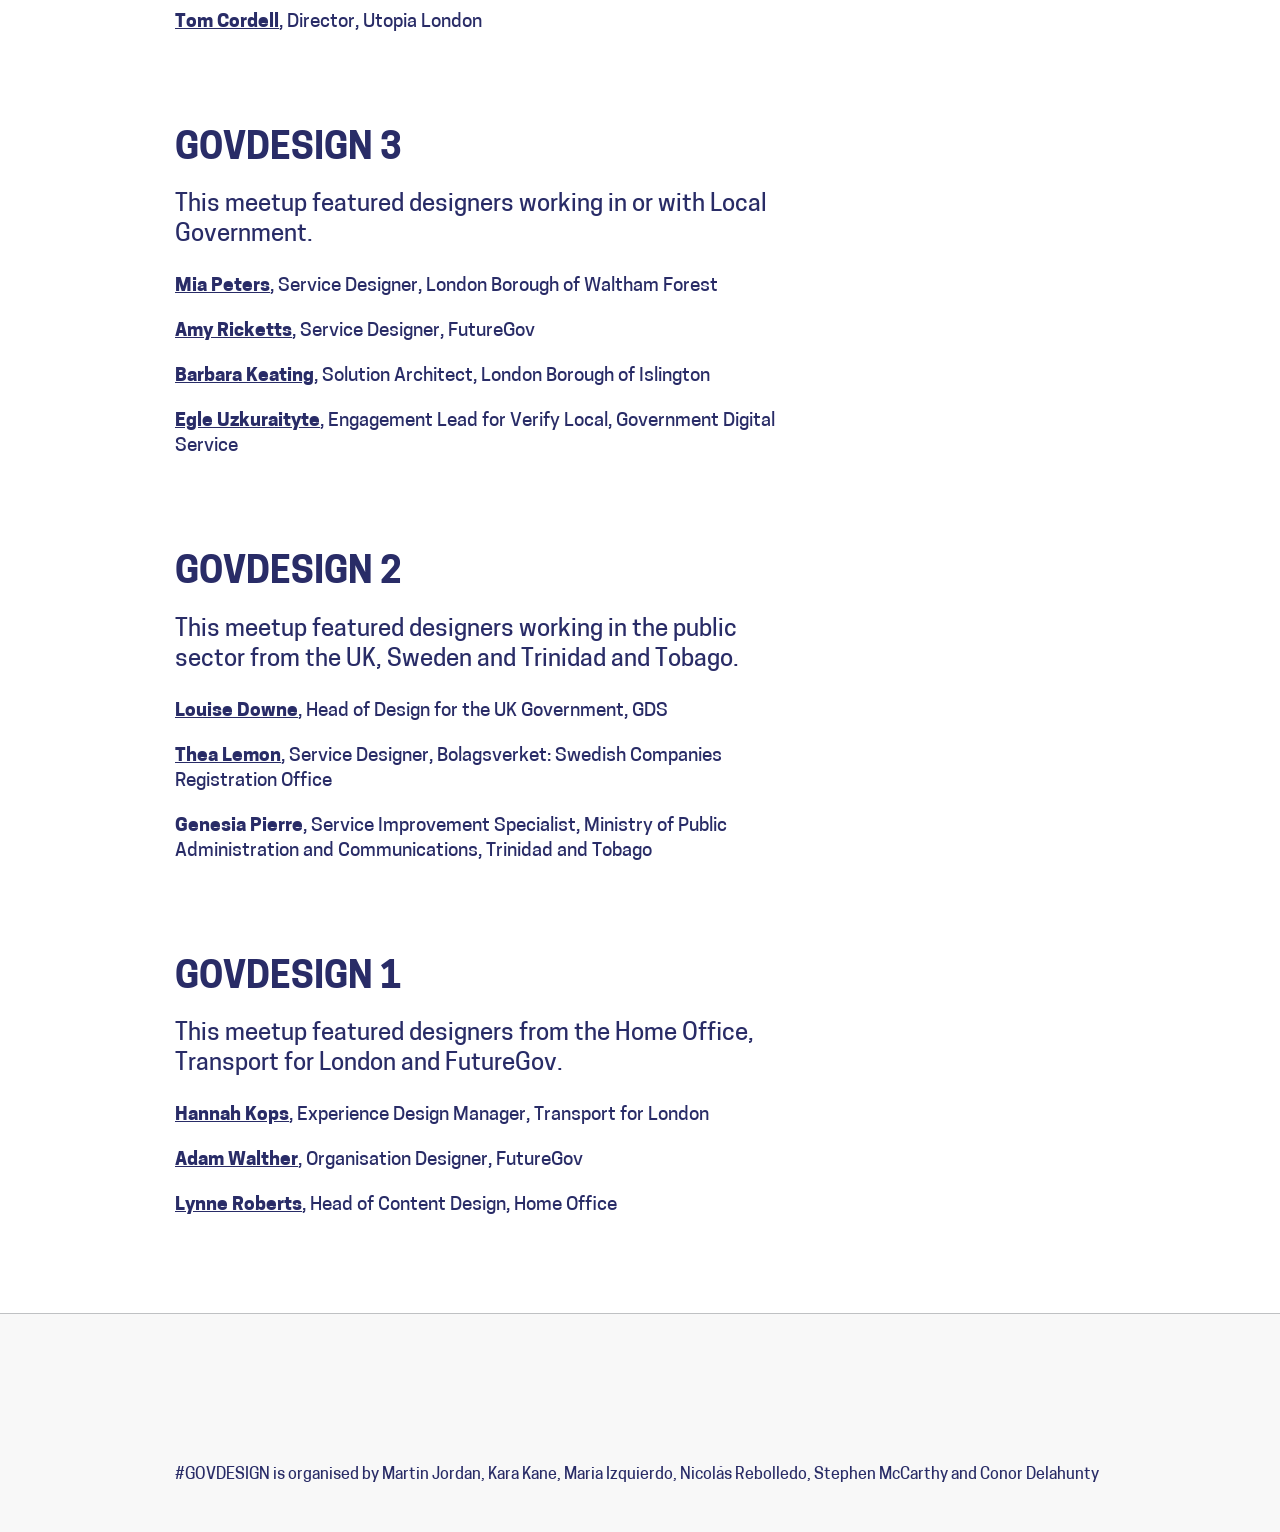
==== commit a11de4fd: "added recent event" ====
--- a/index.html
+++ b/index.html
@@ -39,9 +39,9 @@
 
 				<!-- <h3 class="heading-upcoming" style="margin-bottom: 45px;">DETAILS COMING SOON</h3> -->
 
-		<p class="intro-details-date dark-blue-text">28 May 2019 — San Francisco Edition </p>
-			<h3 class="heading-upcoming" style="margin-bottom: 30px;">Designing Public Services</h3>
-			<p class="intro-details dark-blue-text">1231 Stevenson Street, Suite 101, San Francisco, 94103</p>
+		<p class="intro-details-date dark-blue-text">5 February 2020 - GovDesign Meetup 14</p>
+			<h3 class="heading-upcoming" style="margin-bottom: 30px;">Design Systems</h3>
+			<p class="intro-details dark-blue-text">GDS, 10 Whitechapel High St, London E1 8DX</p>
 
 				<!-- <div class="intro-text-2"> -->
 					<!-- <p class="intro-speakers-big"><a href="https://twitter.com/designbyandrew">Andrew Miller</a>, Immigration Lead, U.S. Digital Service</p>
@@ -49,7 +49,7 @@
 					<p class="intro-speakers-big"><a href="https://twitter.com/msknee">Xena Ni</a>, Designer, Nava Public Benefit Corporation</p>
 					<p class="intro-speakers-big"><a href="https://twitter.com/UllyEnn">Ülly Enn</a>, Designer of Public Services, Innovation Lab/ Government Office of the Republic of Estonia</p> -->
 
-					<a href ="https://www.eventbrite.co.uk/e/gov-design-meetup-designing-public-services-tickets-60805979321"><button class="button" style="margin-bottom:30px;">Attend this event</button></a>
+					<!-- <a href ="https://www.eventbrite.co.uk/e/gov-design-meetup-designing-public-services-tickets-60805979321"><button class="button" style="margin-bottom:30px;">Attend this event</button></a> -->
 				<!-- </div> -->
 
 		</div>
@@ -98,6 +98,19 @@
 	<h2 class="heading-medium" style="margin-bottom:60px; padding-bottom: 20px; border-bottom:1px solid #BFC1C3;">Previous event details</h2>
 	<img src="govdesign-posters-website.jpg">
 
+	<h3 class="heading-previous">GOVDESIGN 13</h3>
+		<div class="section-body-copy">
+				<p class="intro-sub-text">This meetup was titled ‘Designing Public Services’ and was held in San Francisco on 28 May 2019.</p>
+
+					<!-- <p class="intro-speakers"><a href="https://twitter.com/designbyandrew">Andrew Miller</a>, Immigration Lead, U.S. Digital Service</p>
+					<p class="intro-speakers"><a href="https://twitter.com/KaviH">Kavi Harshawat</a>, Formerly at the U.S. Digital Service</p>
+					<p class="intro-speakers"><a href="https://twitter.com/msknee">Xena Ni</a>, Designer, Nava Public Benefit Corporation</p>
+					<p class="intro-speakers"><a href="https://twitter.com/UllyEnn">Ülly Enn</a>, Designer of Public Services, Innovation Lab/ Government Office of the Republic of Estonia</p> -->
+		</div>
+	</div>
+
+
+	<div class="section-body">
 	<h3 class="heading-previous">GOVDESIGN 12</h3>
 		<div class="section-body-copy">
 				<p class="intro-sub-text">This meetup was titled ‘WORDS, CONTENT, SERVICES’ and focused on the importance of content design in service delivery.</p>
@@ -108,7 +121,6 @@
 					<p class="intro-speakers"><a href="https://twitter.com/UllyEnn">Ülly Enn</a>, Designer of Public Services, Innovation Lab/ Government Office of the Republic of Estonia</p> -->
 		</div>
 	</div>
-
 
 	<div class="section-body">
 	<h3 class="heading-previous">GOVDESIGN 11</h3>
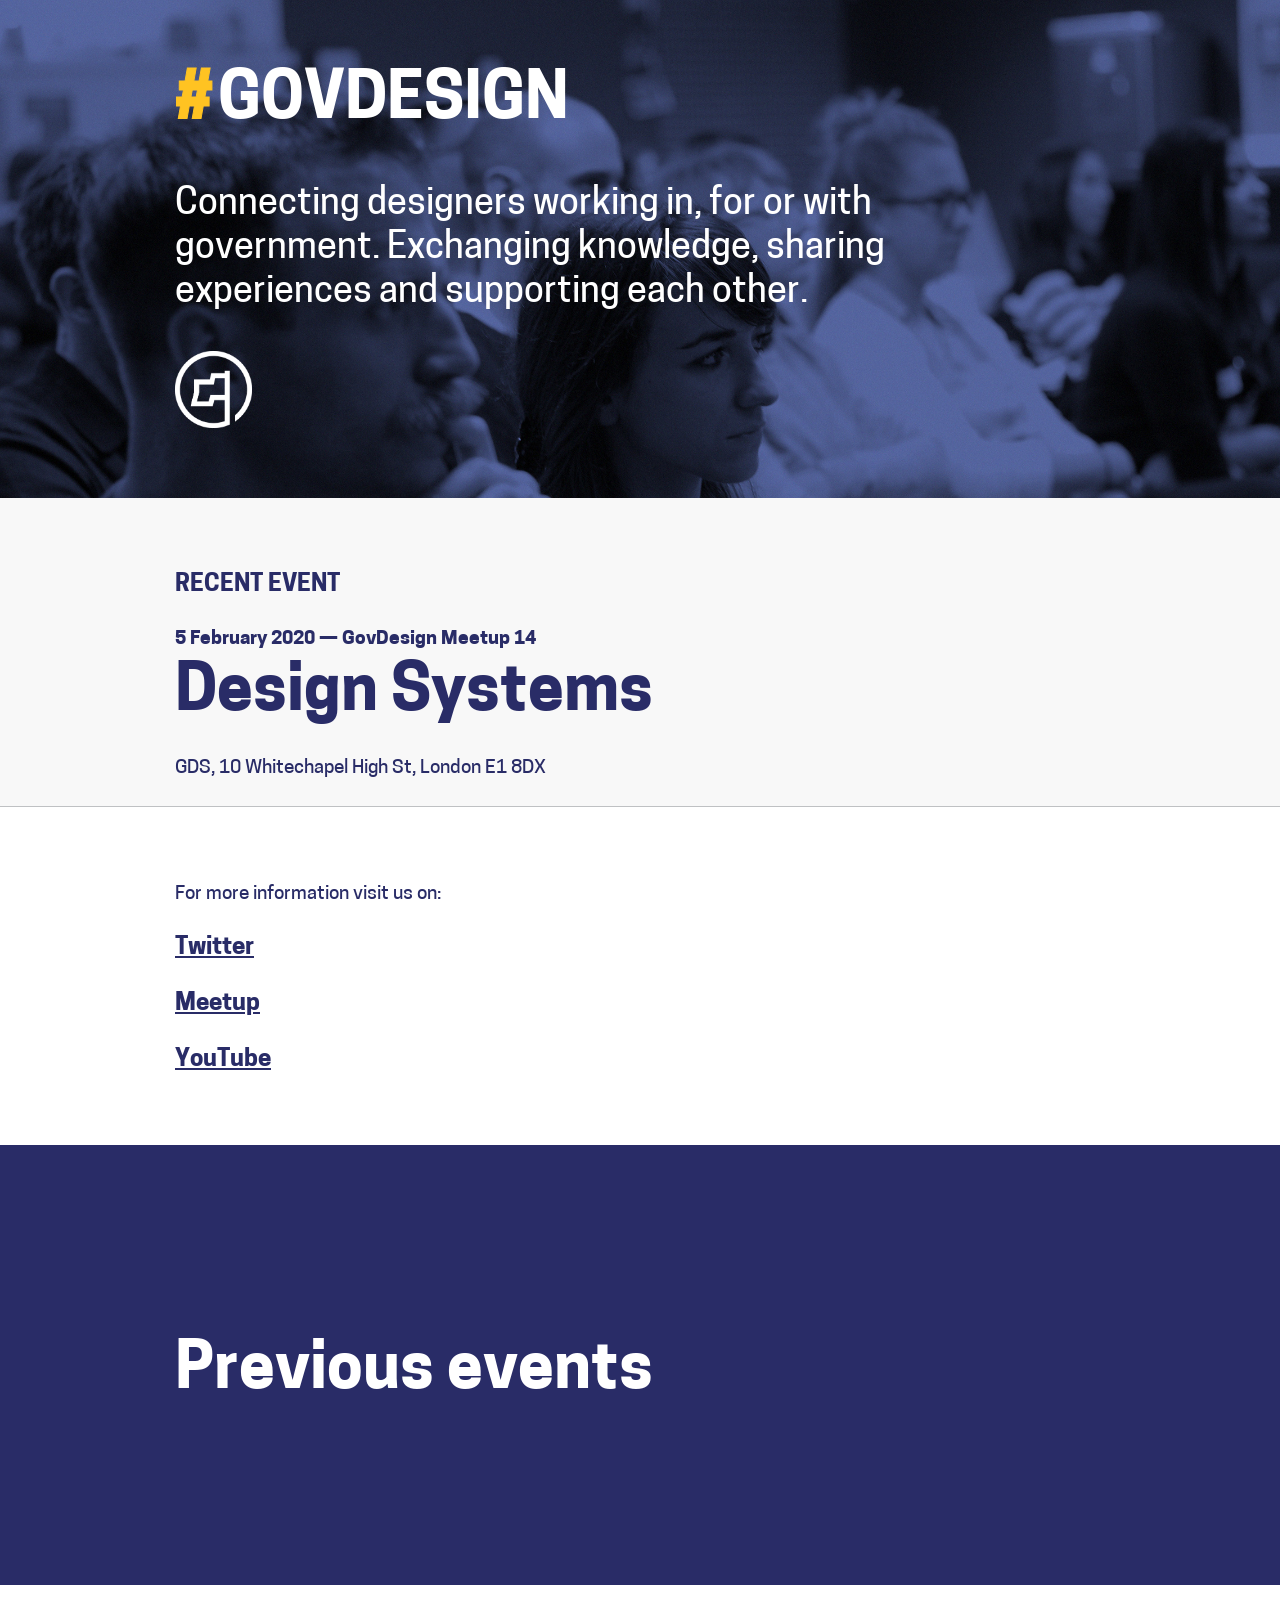
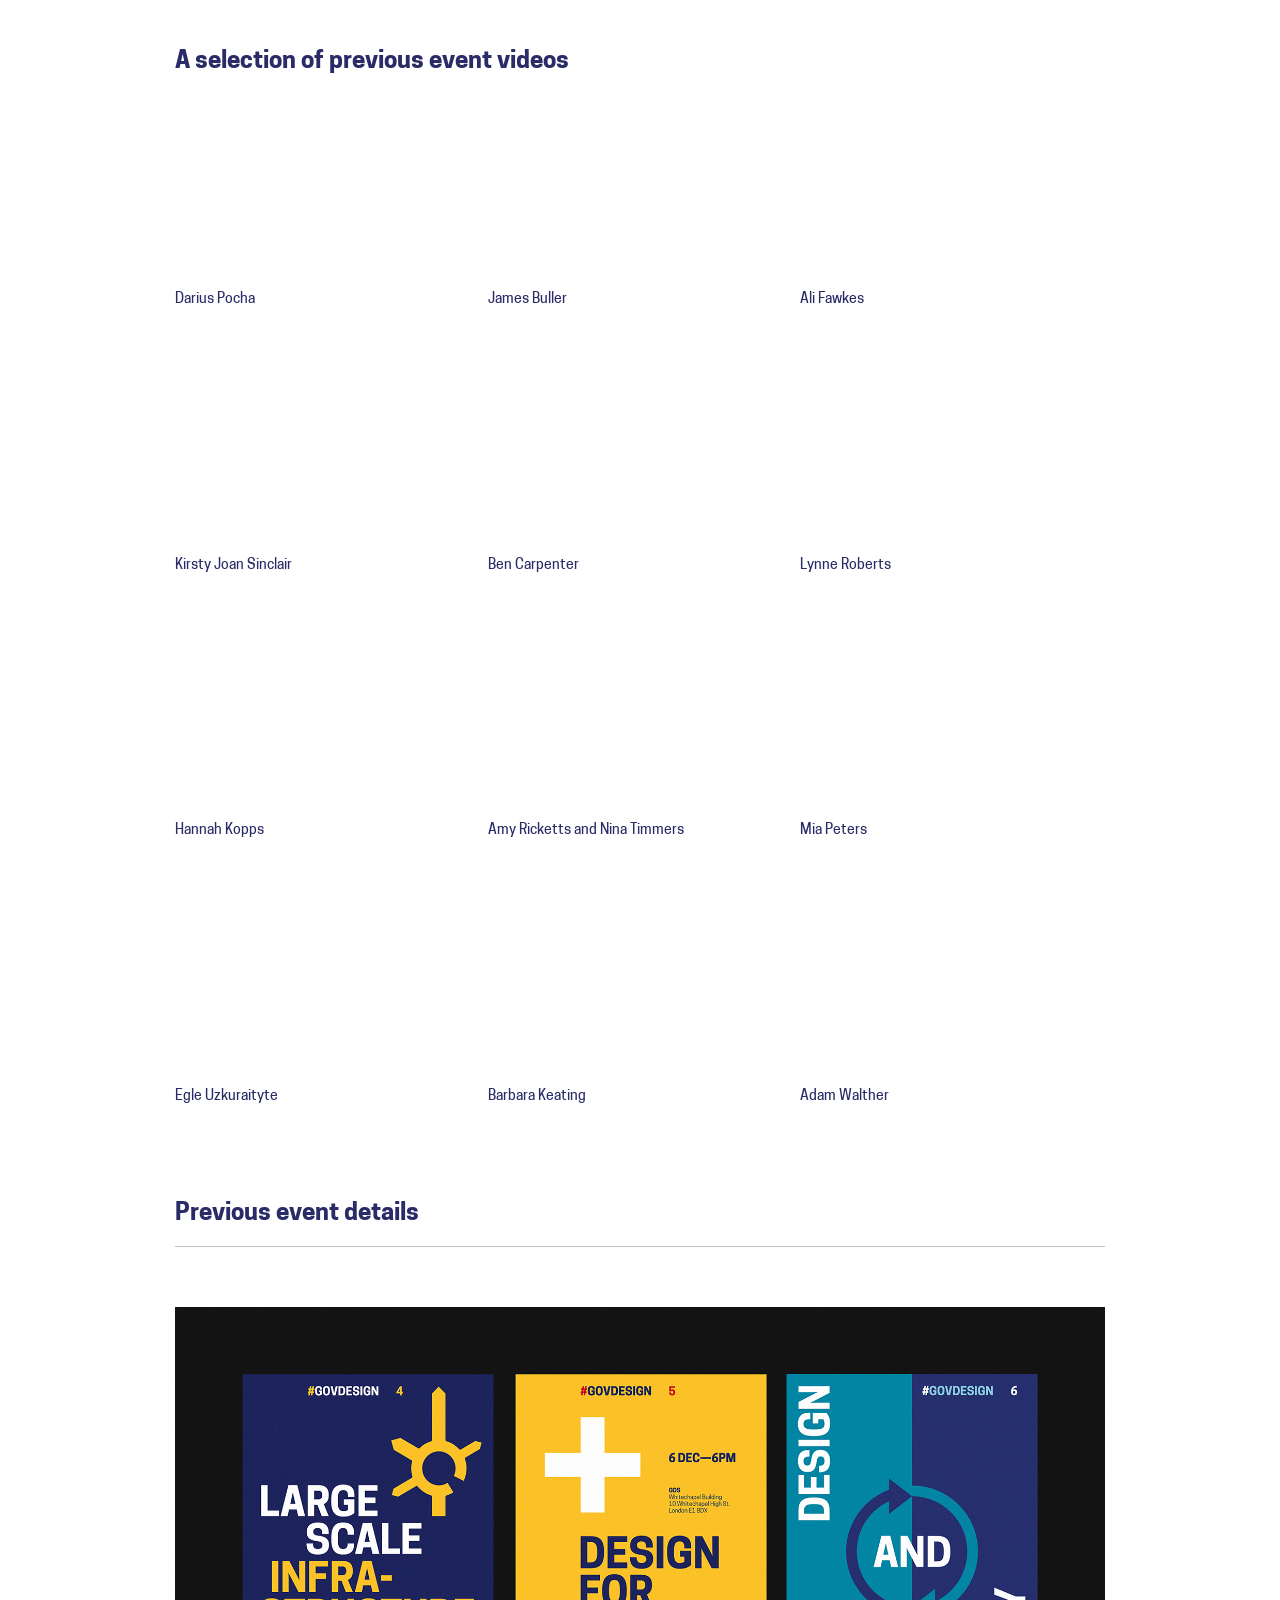
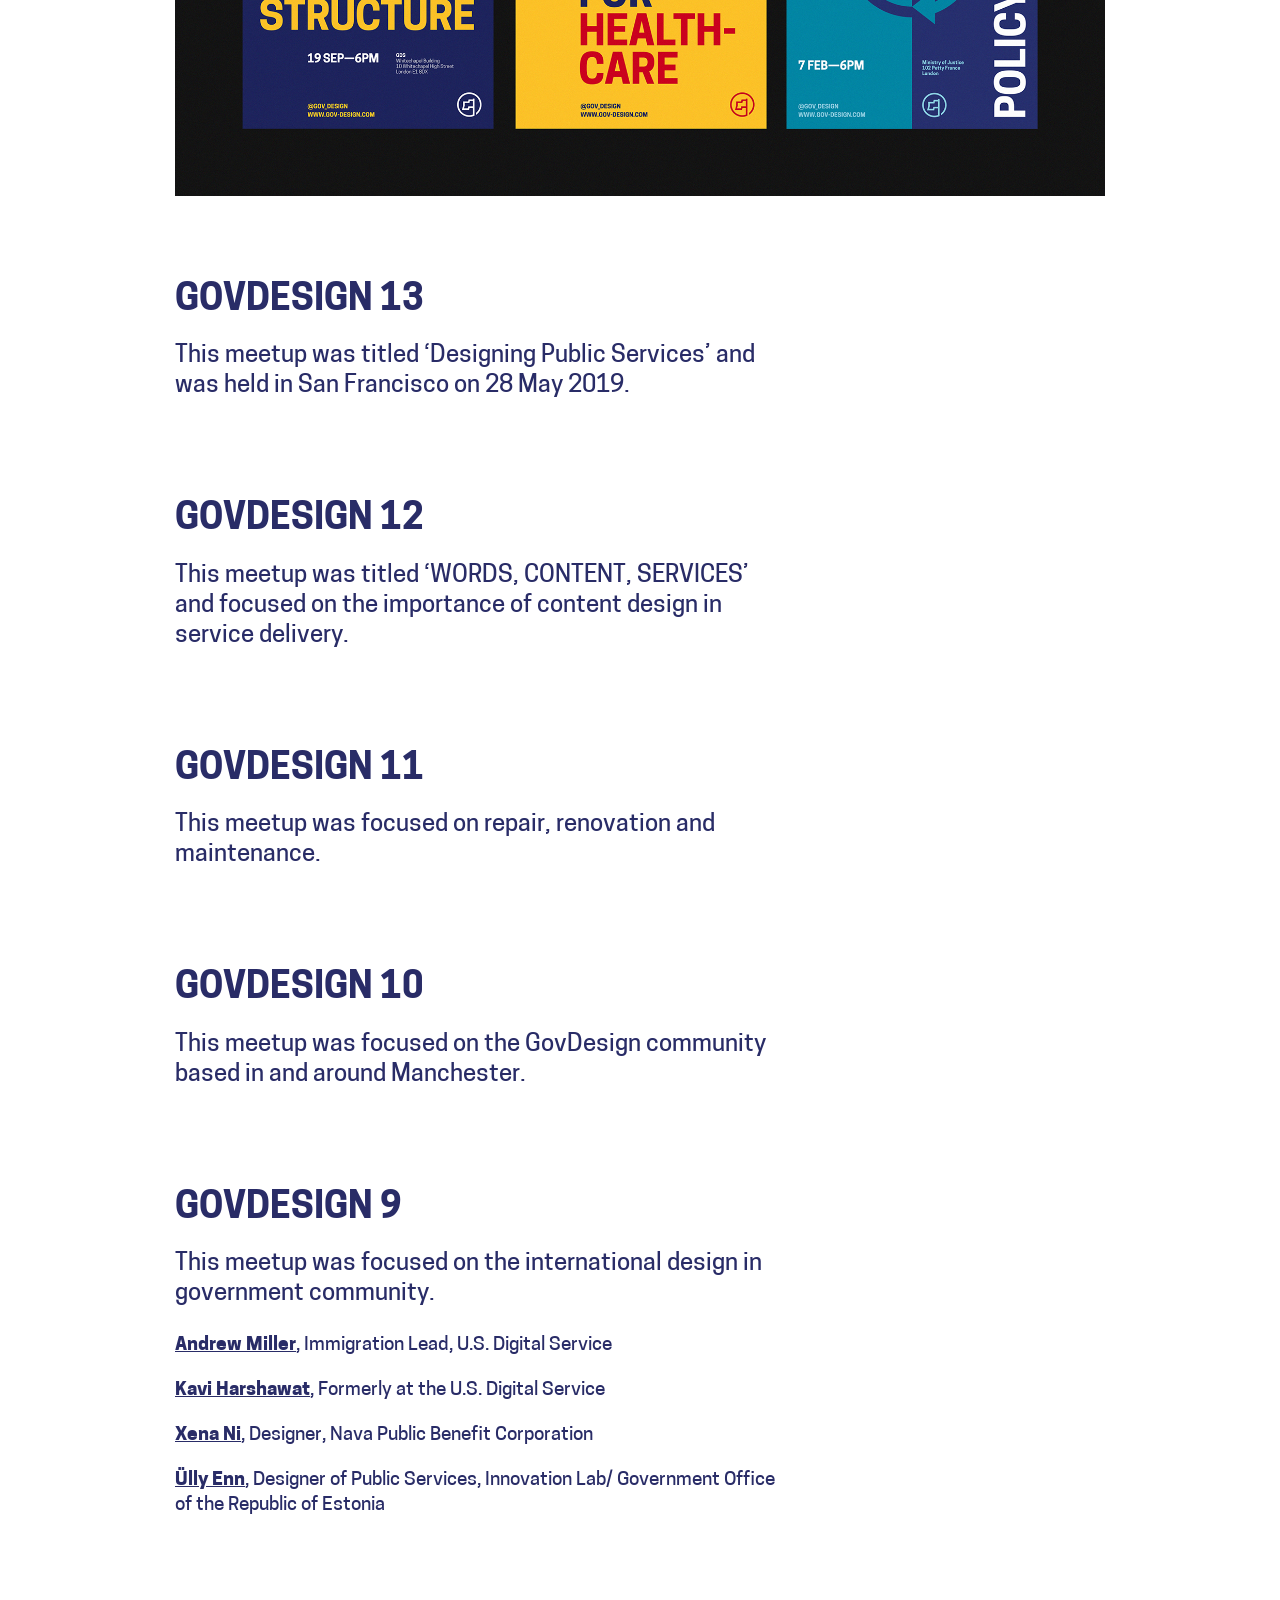
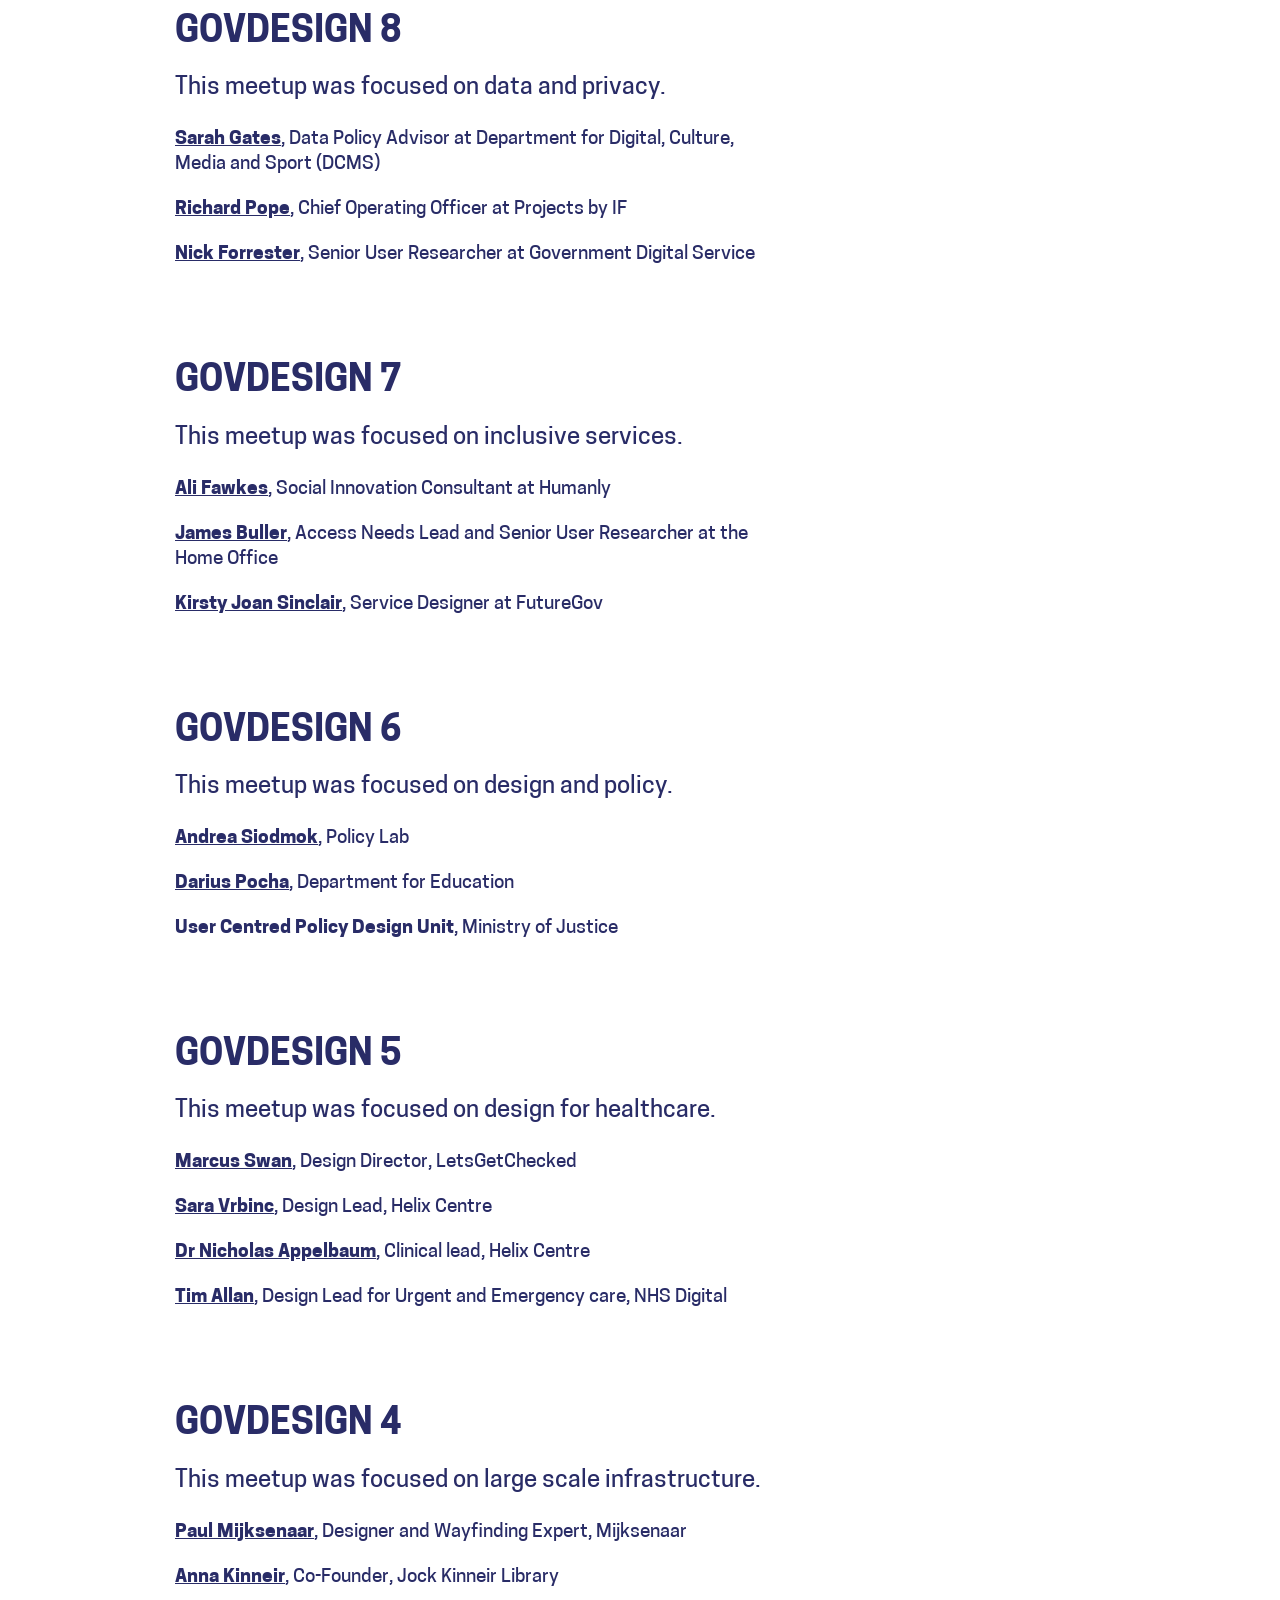
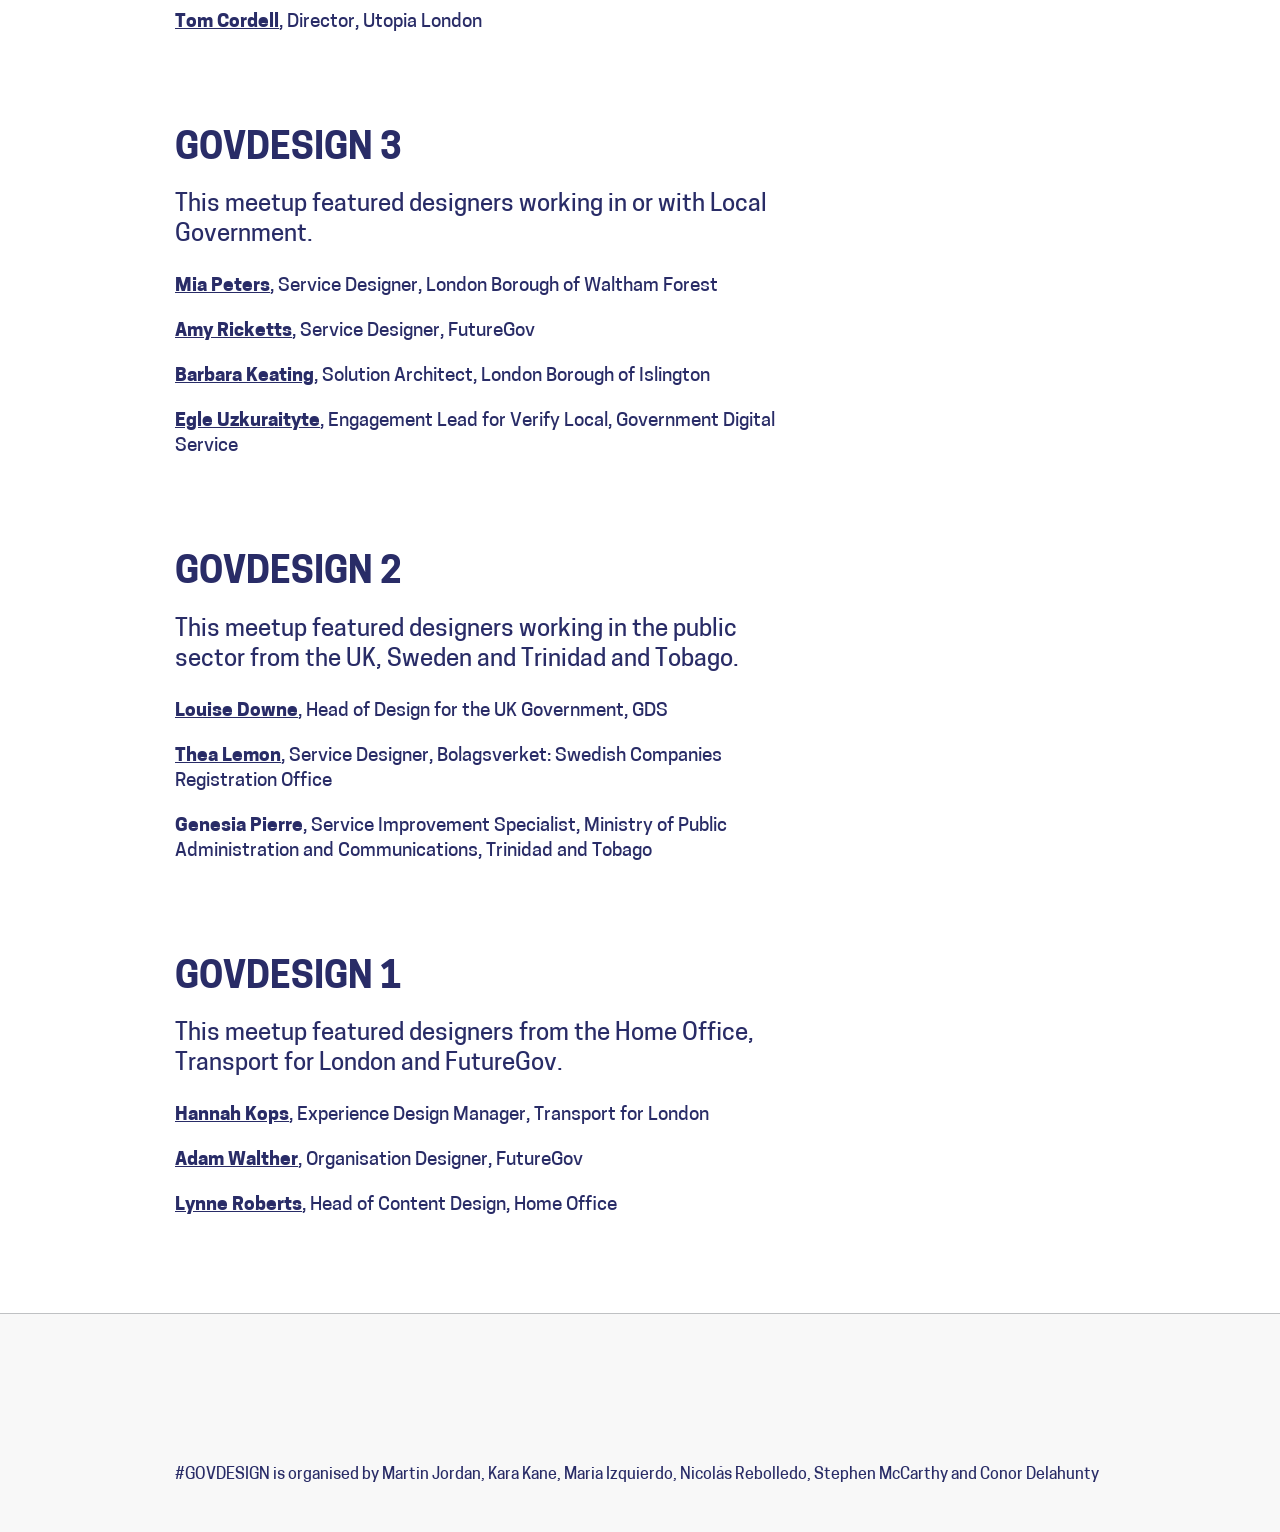
==== commit 8a76520d: "fixed em dash" ====
--- a/index.html
+++ b/index.html
@@ -39,7 +39,7 @@
 
 				<!-- <h3 class="heading-upcoming" style="margin-bottom: 45px;">DETAILS COMING SOON</h3> -->
 
-		<p class="intro-details-date dark-blue-text">5 February 2020 - GovDesign Meetup 14</p>
+		<p class="intro-details-date dark-blue-text">5 February 2020 — GovDesign Meetup 14</p>
 			<h3 class="heading-upcoming" style="margin-bottom: 30px;">Design Systems</h3>
 			<p class="intro-details dark-blue-text">GDS, 10 Whitechapel High St, London E1 8DX</p>
 
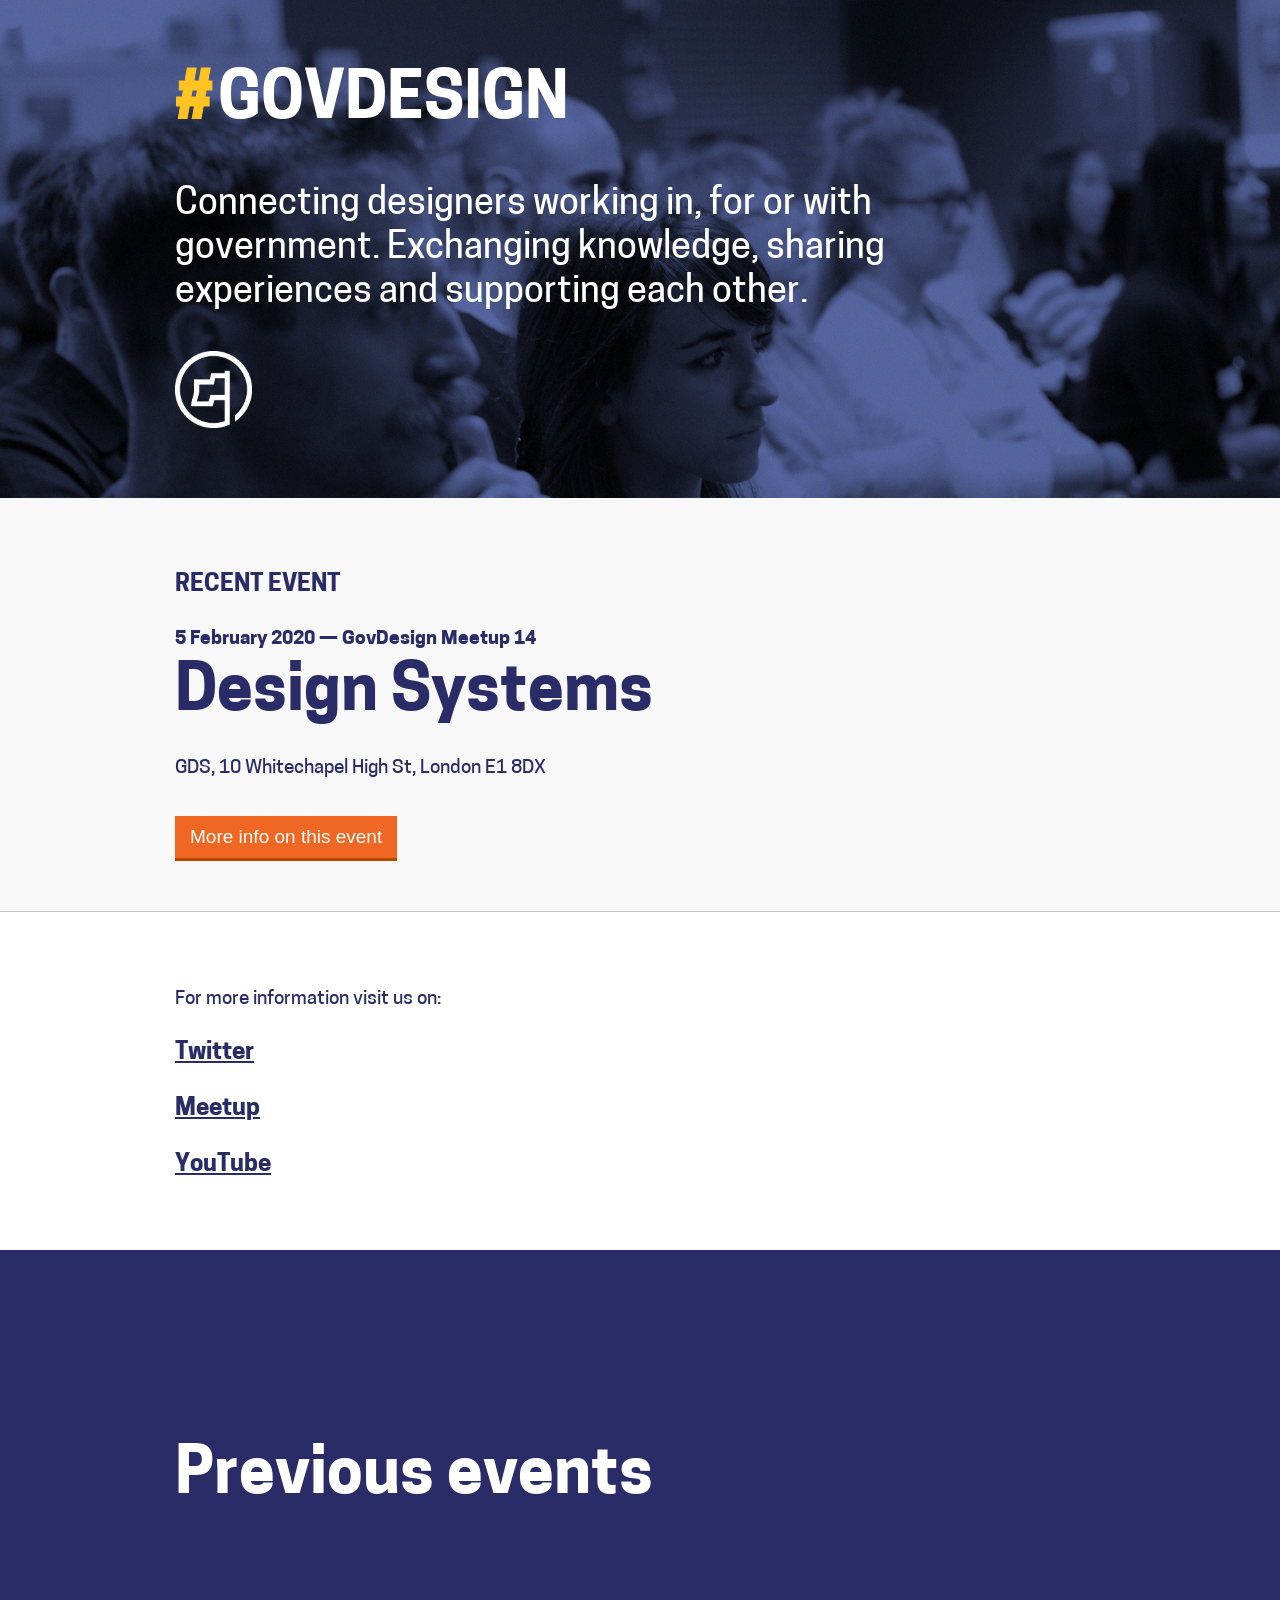
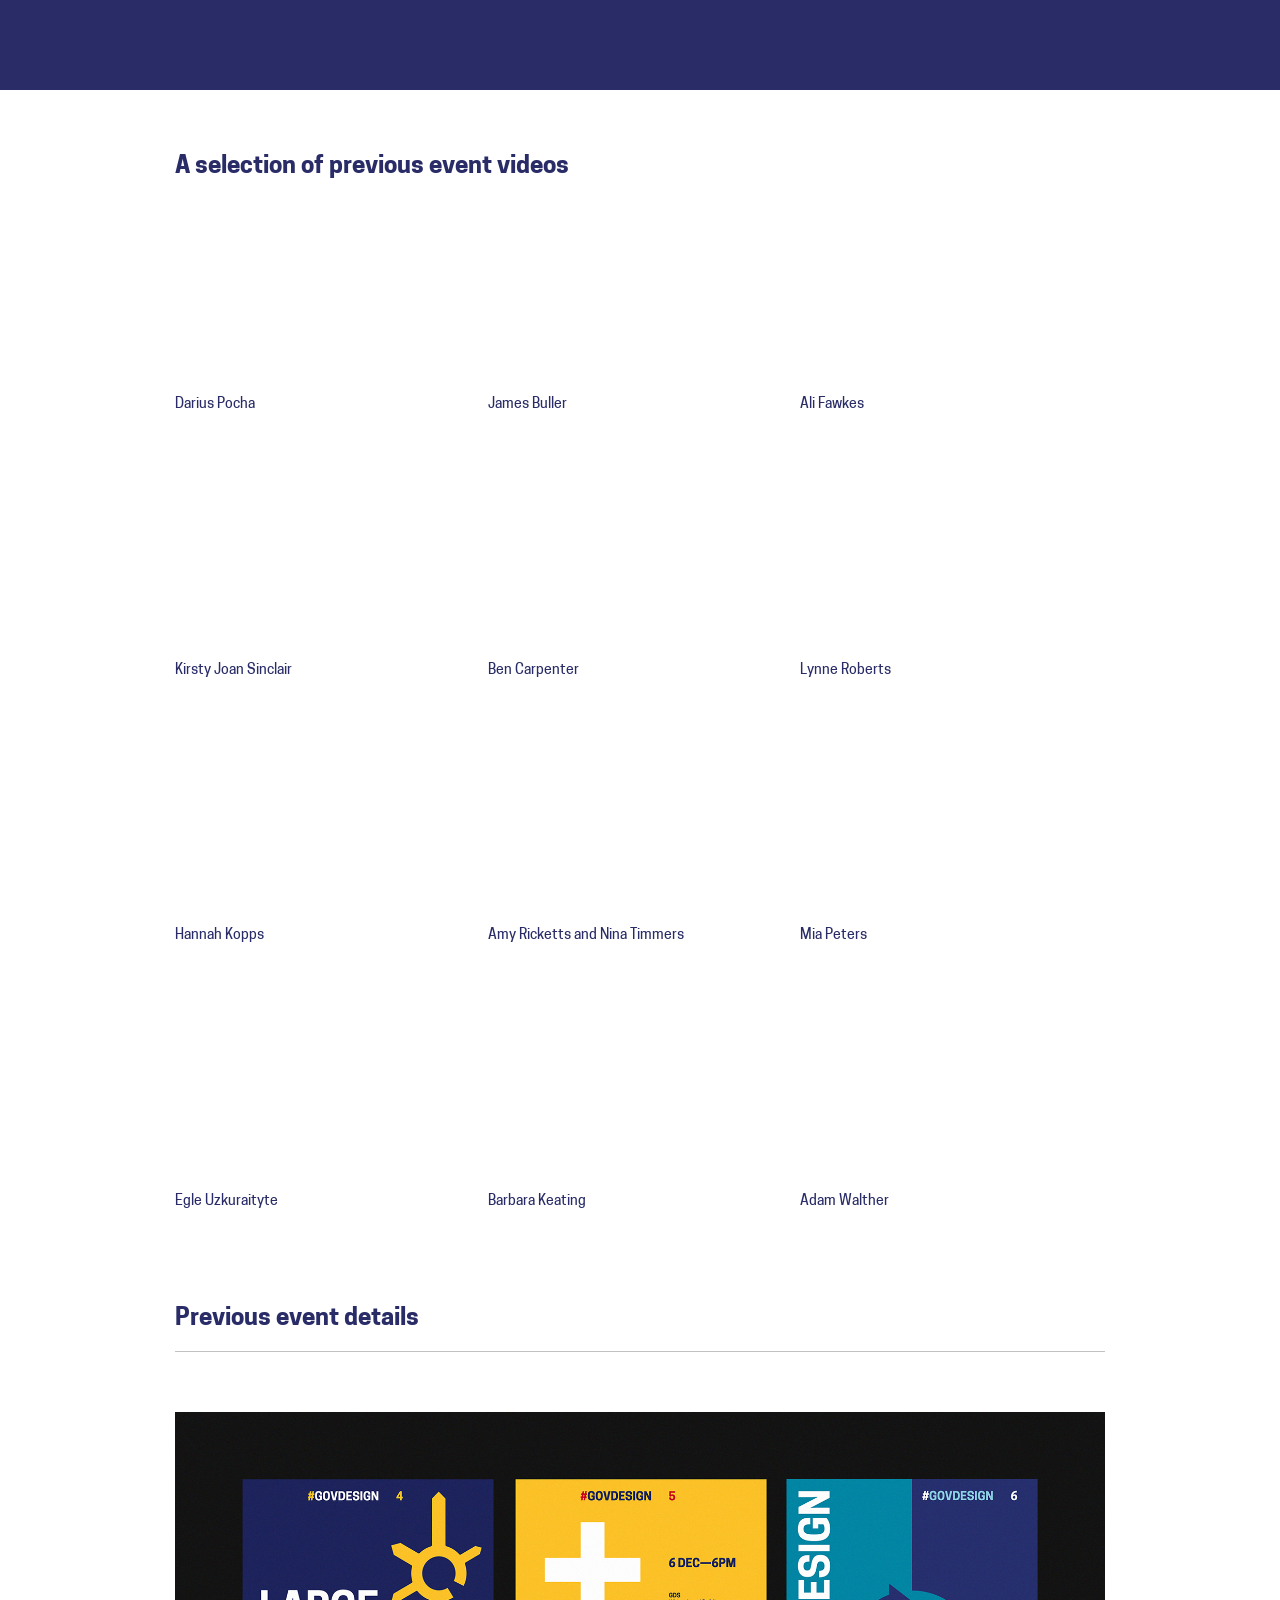
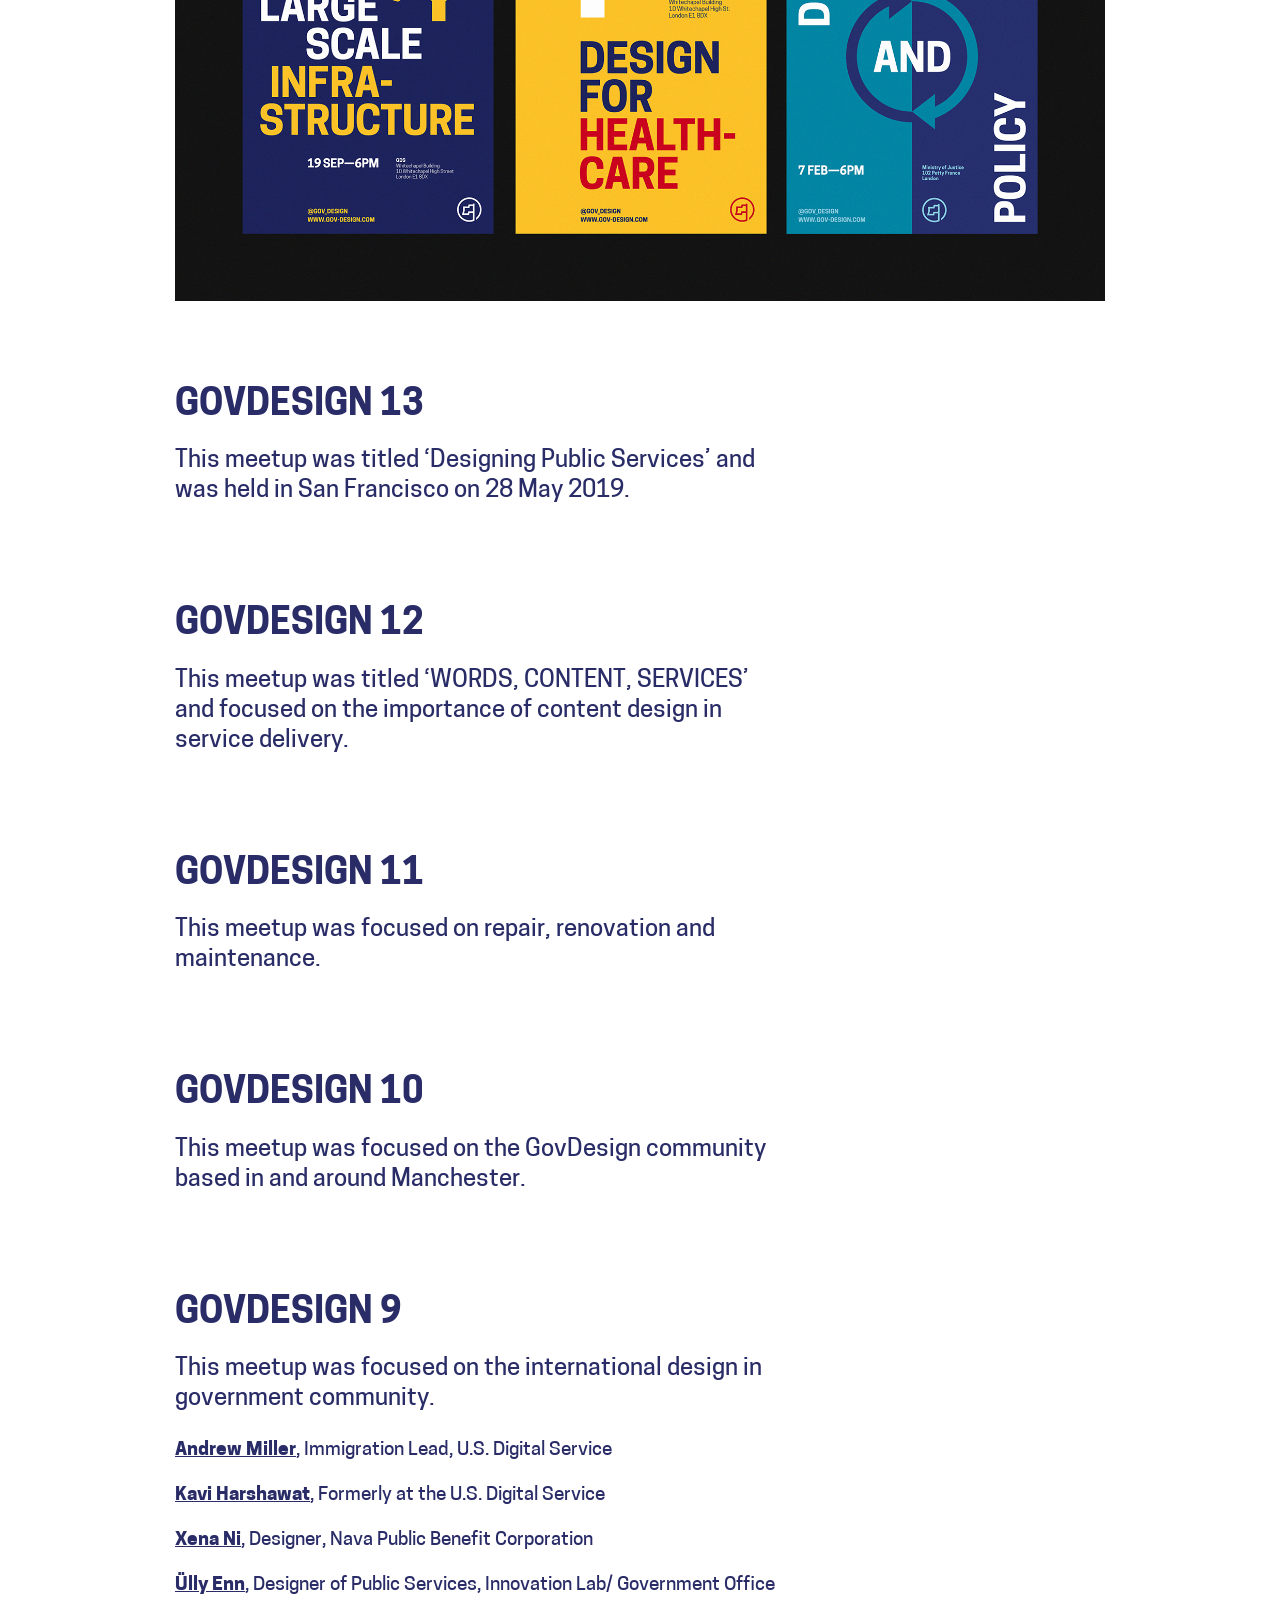
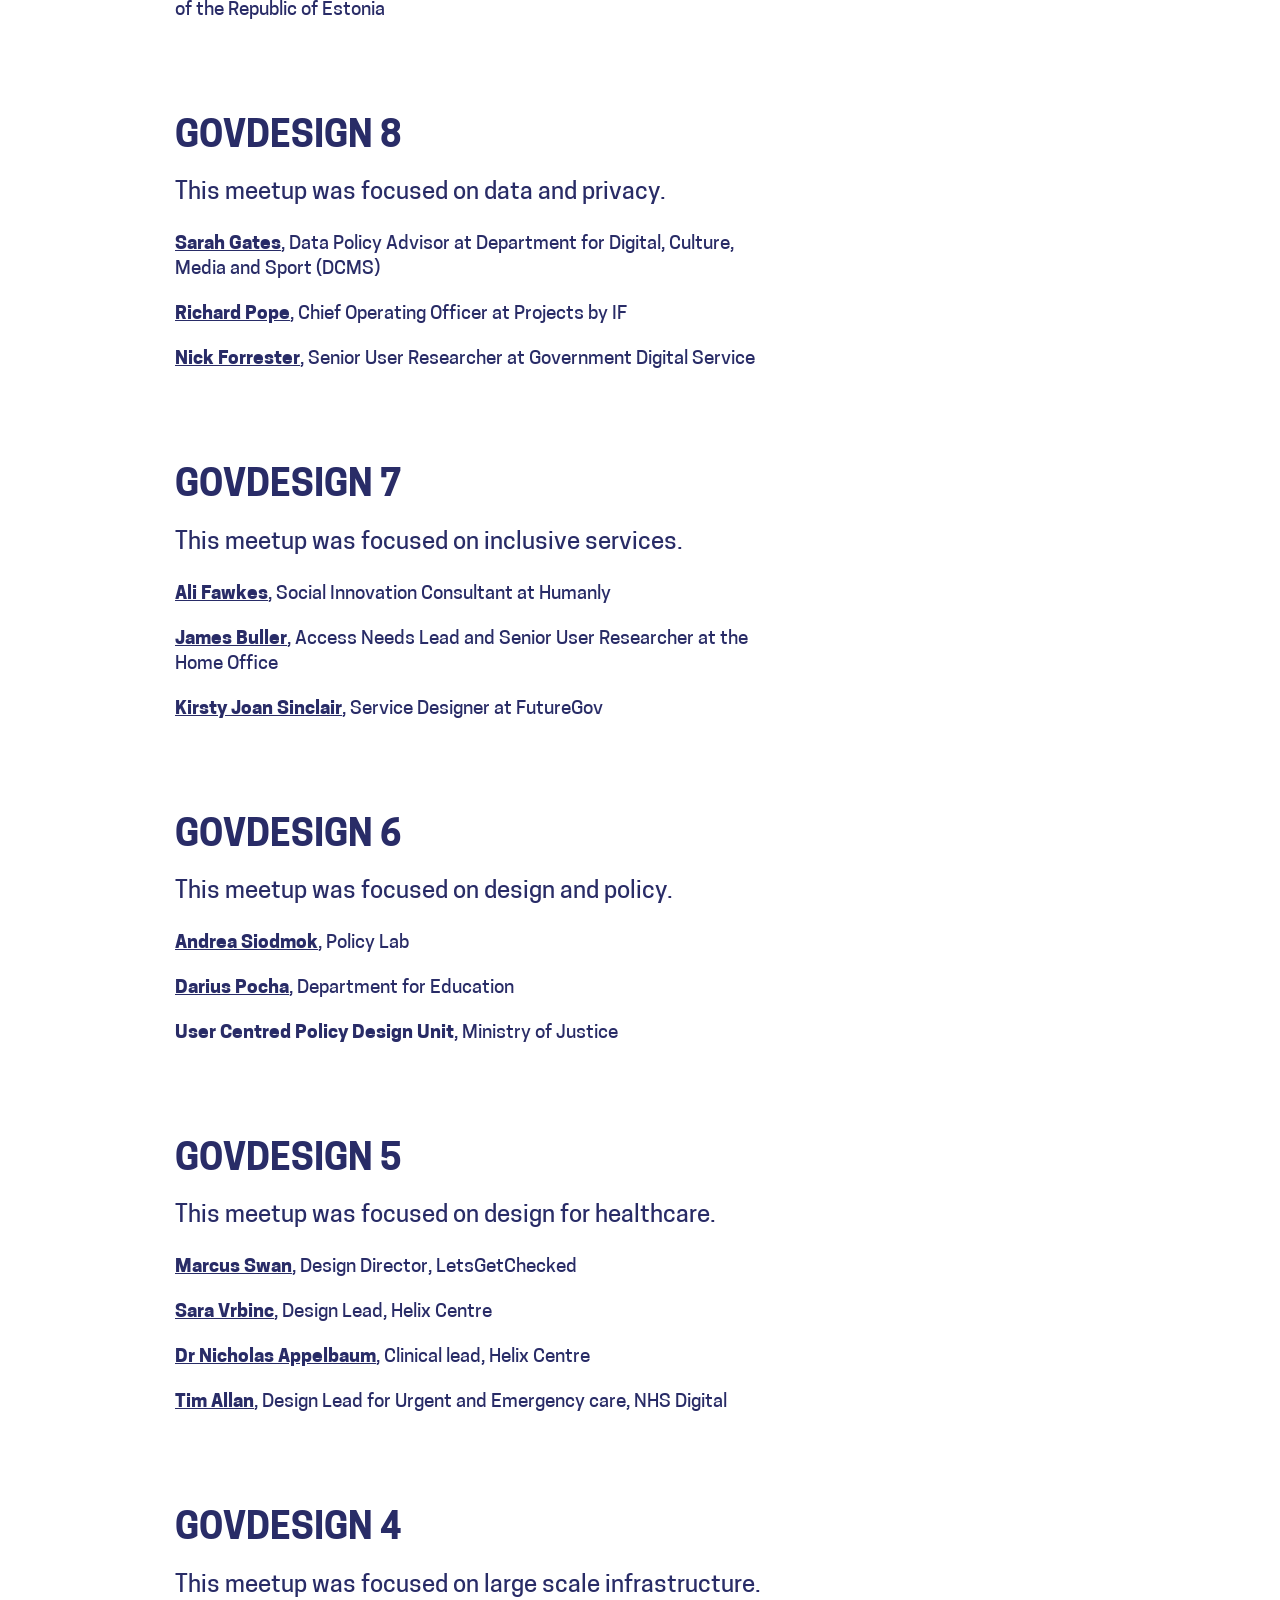
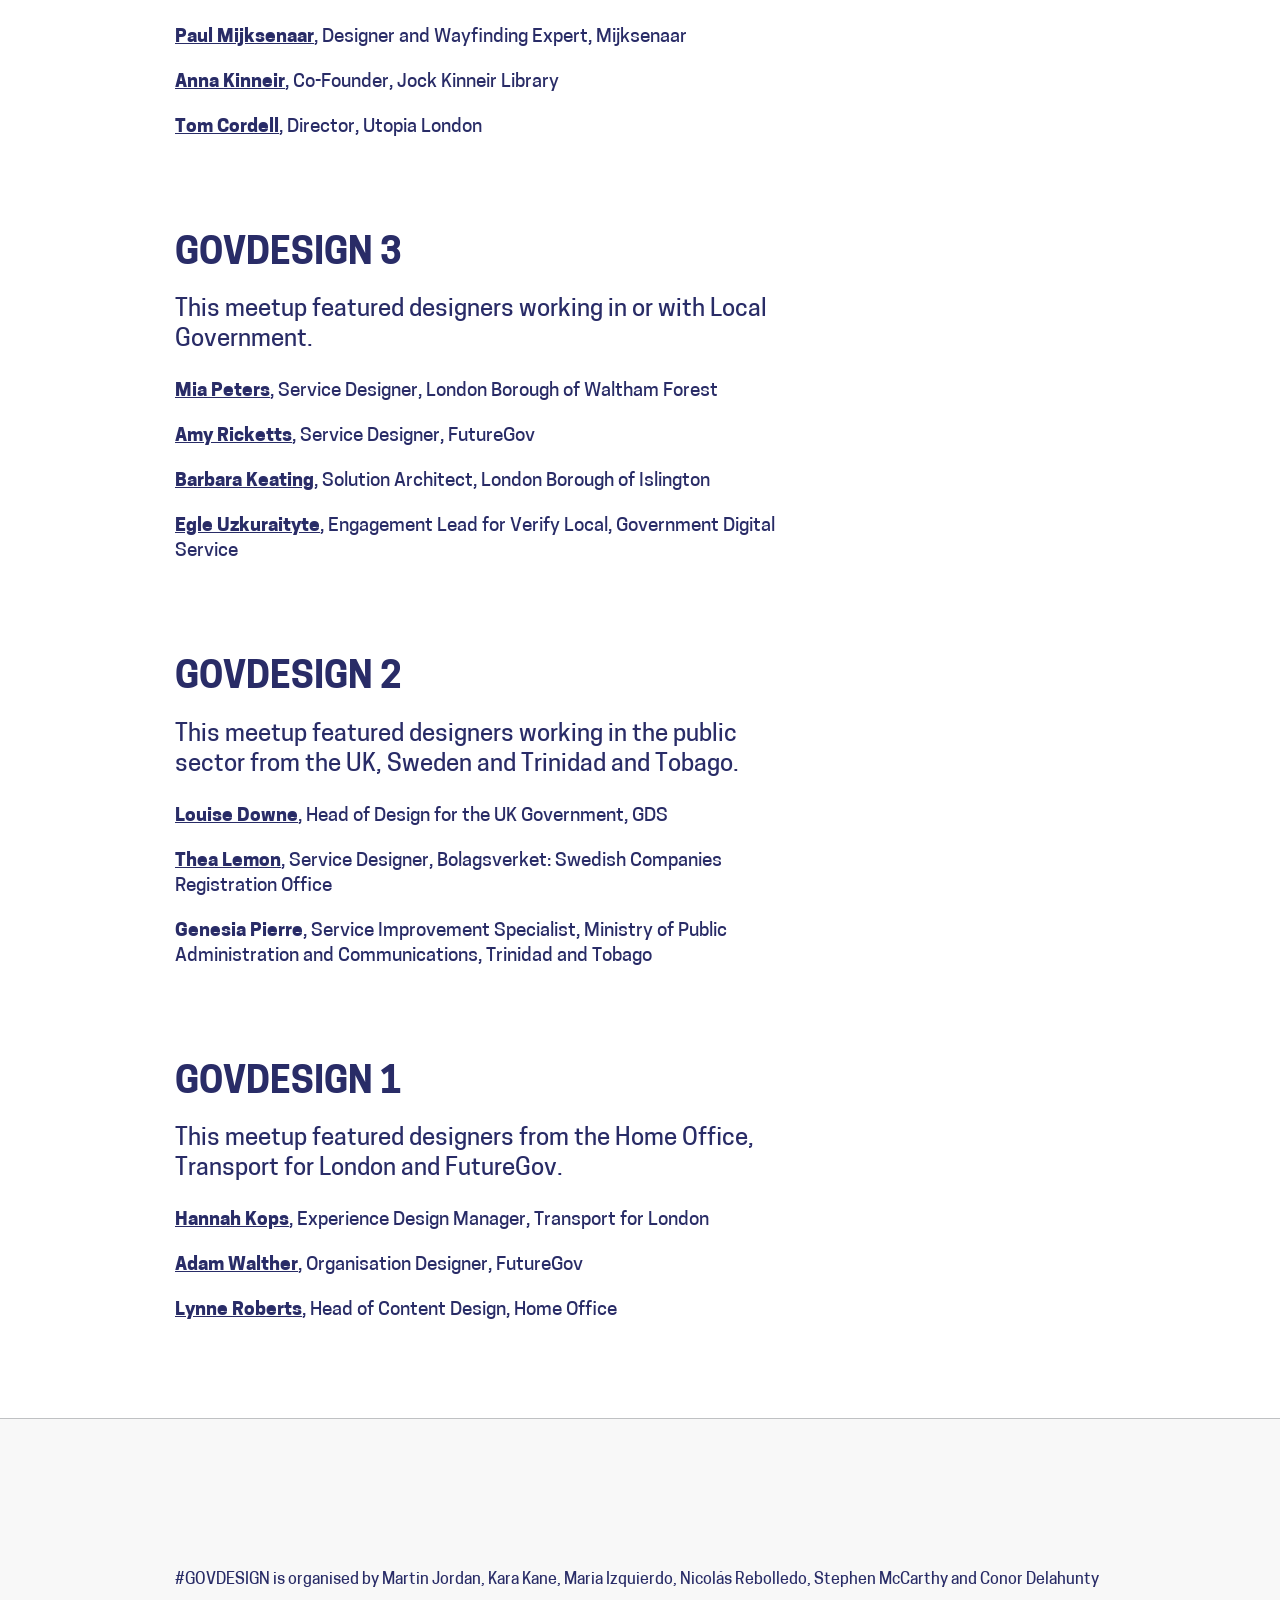
==== commit 7ff71209: "added more info link for recent event" ====
--- a/index.html
+++ b/index.html
@@ -49,7 +49,7 @@
 					<p class="intro-speakers-big"><a href="https://twitter.com/msknee">Xena Ni</a>, Designer, Nava Public Benefit Corporation</p>
 					<p class="intro-speakers-big"><a href="https://twitter.com/UllyEnn">Ülly Enn</a>, Designer of Public Services, Innovation Lab/ Government Office of the Republic of Estonia</p> -->
 
-					<!-- <a href ="https://www.eventbrite.co.uk/e/gov-design-meetup-designing-public-services-tickets-60805979321"><button class="button" style="margin-bottom:30px;">Attend this event</button></a> -->
+					<a href ="https://www.meetup.com/London-Gov-Design-Meetup/events/268169929/"><button class="button" style="margin-bottom:30px;">More info on this event</button></a>
 				<!-- </div> -->
 
 		</div>
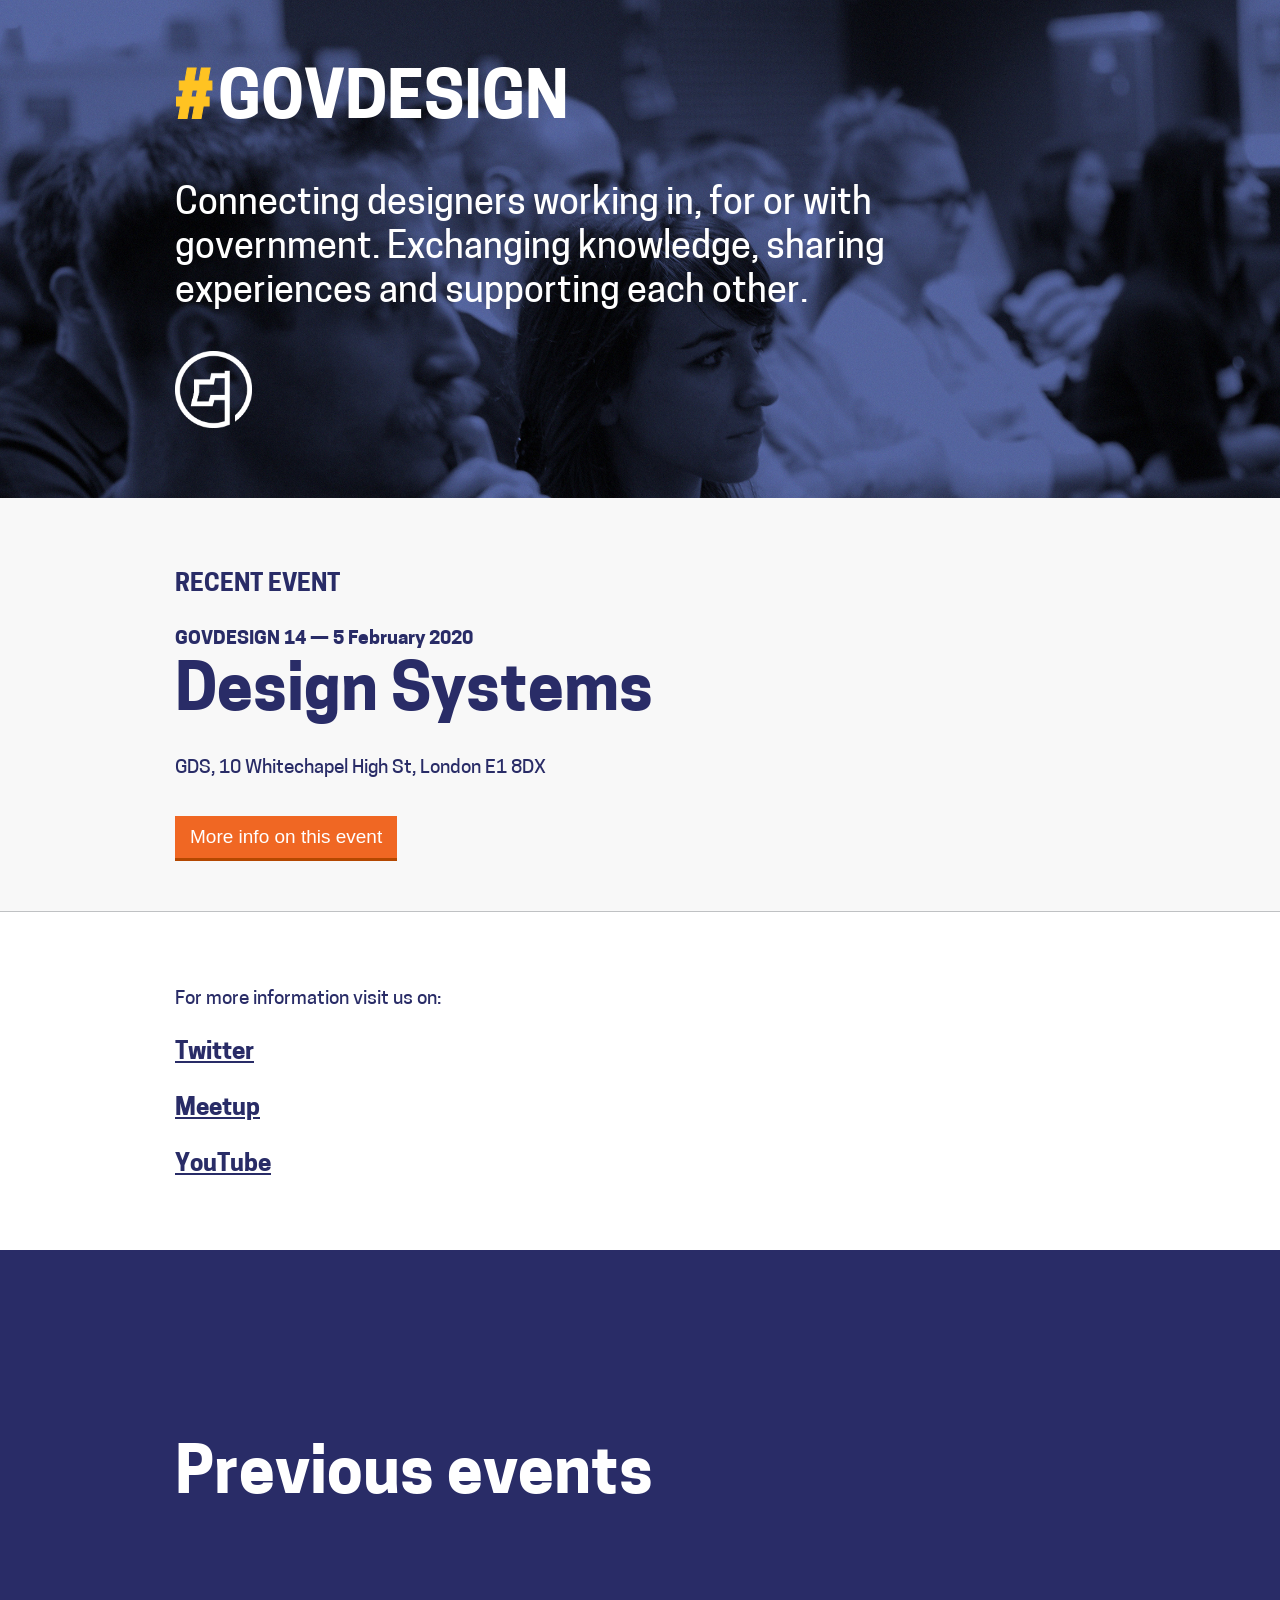
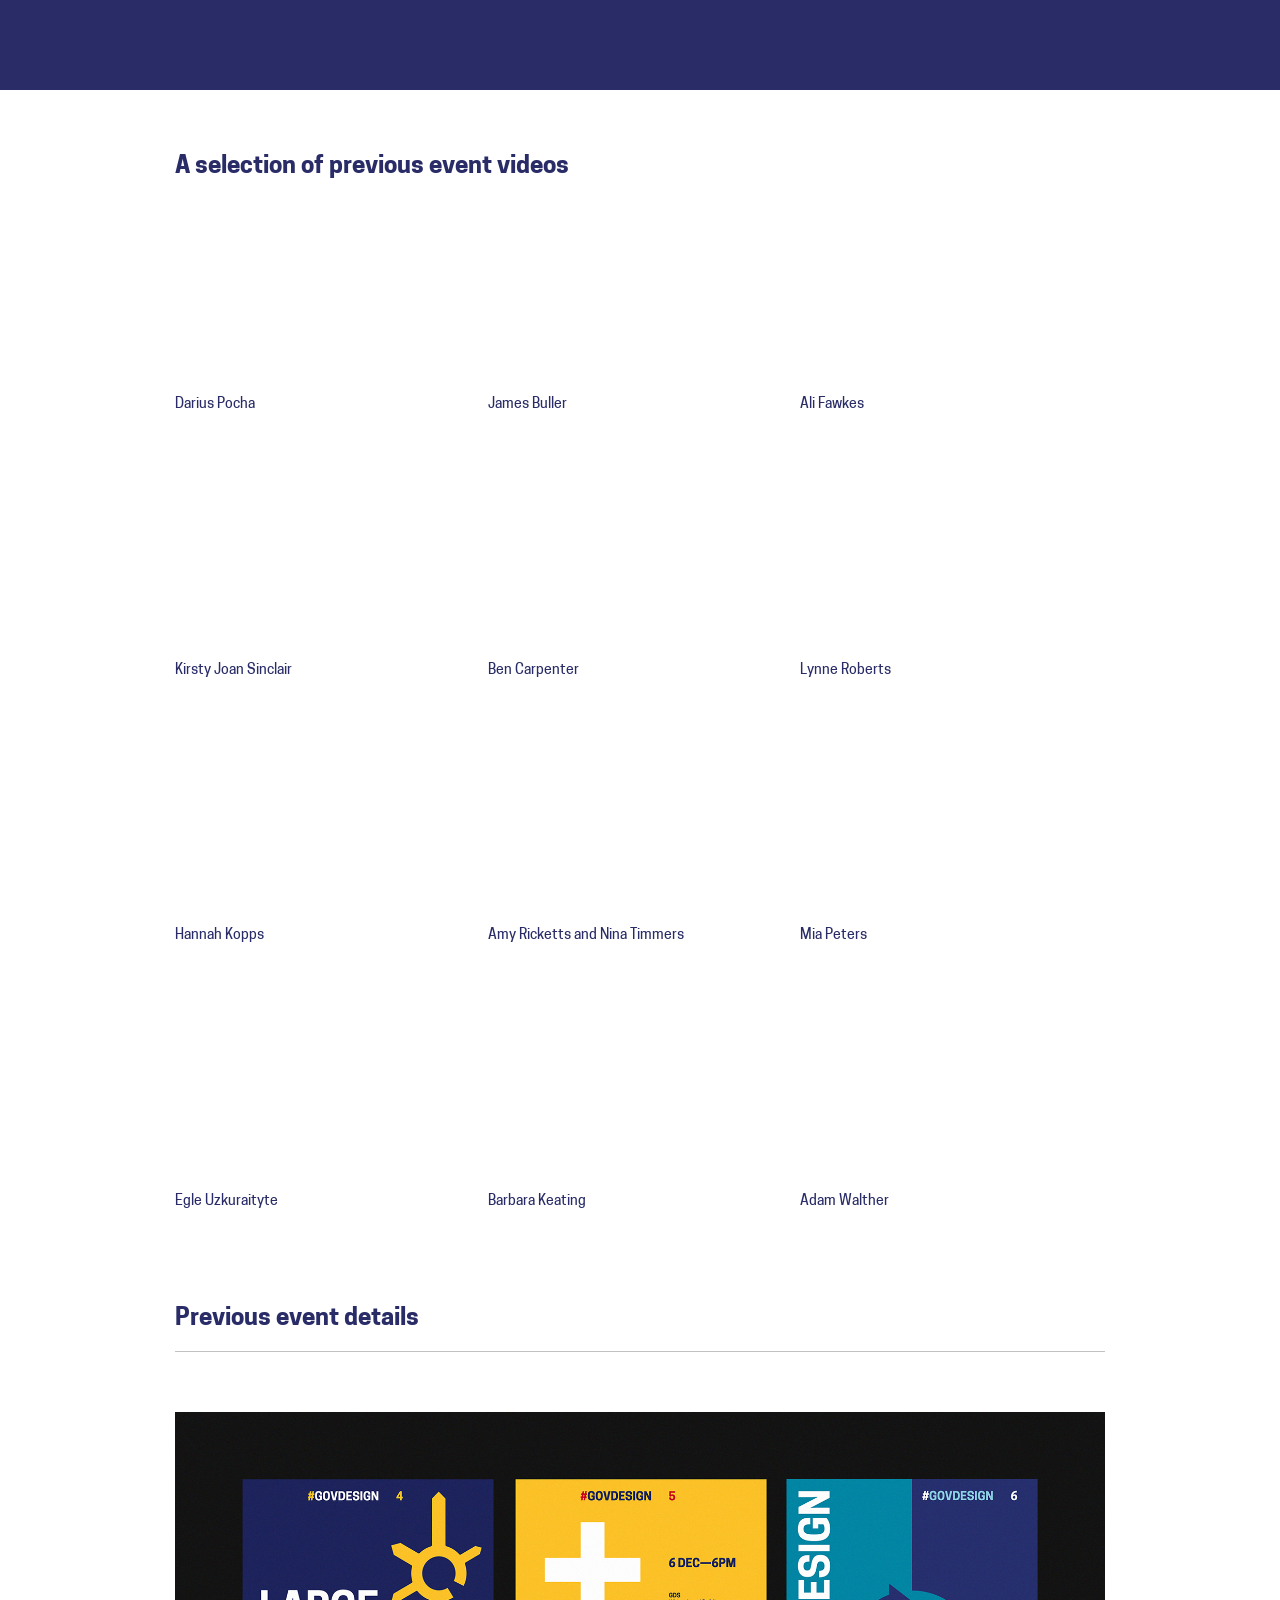
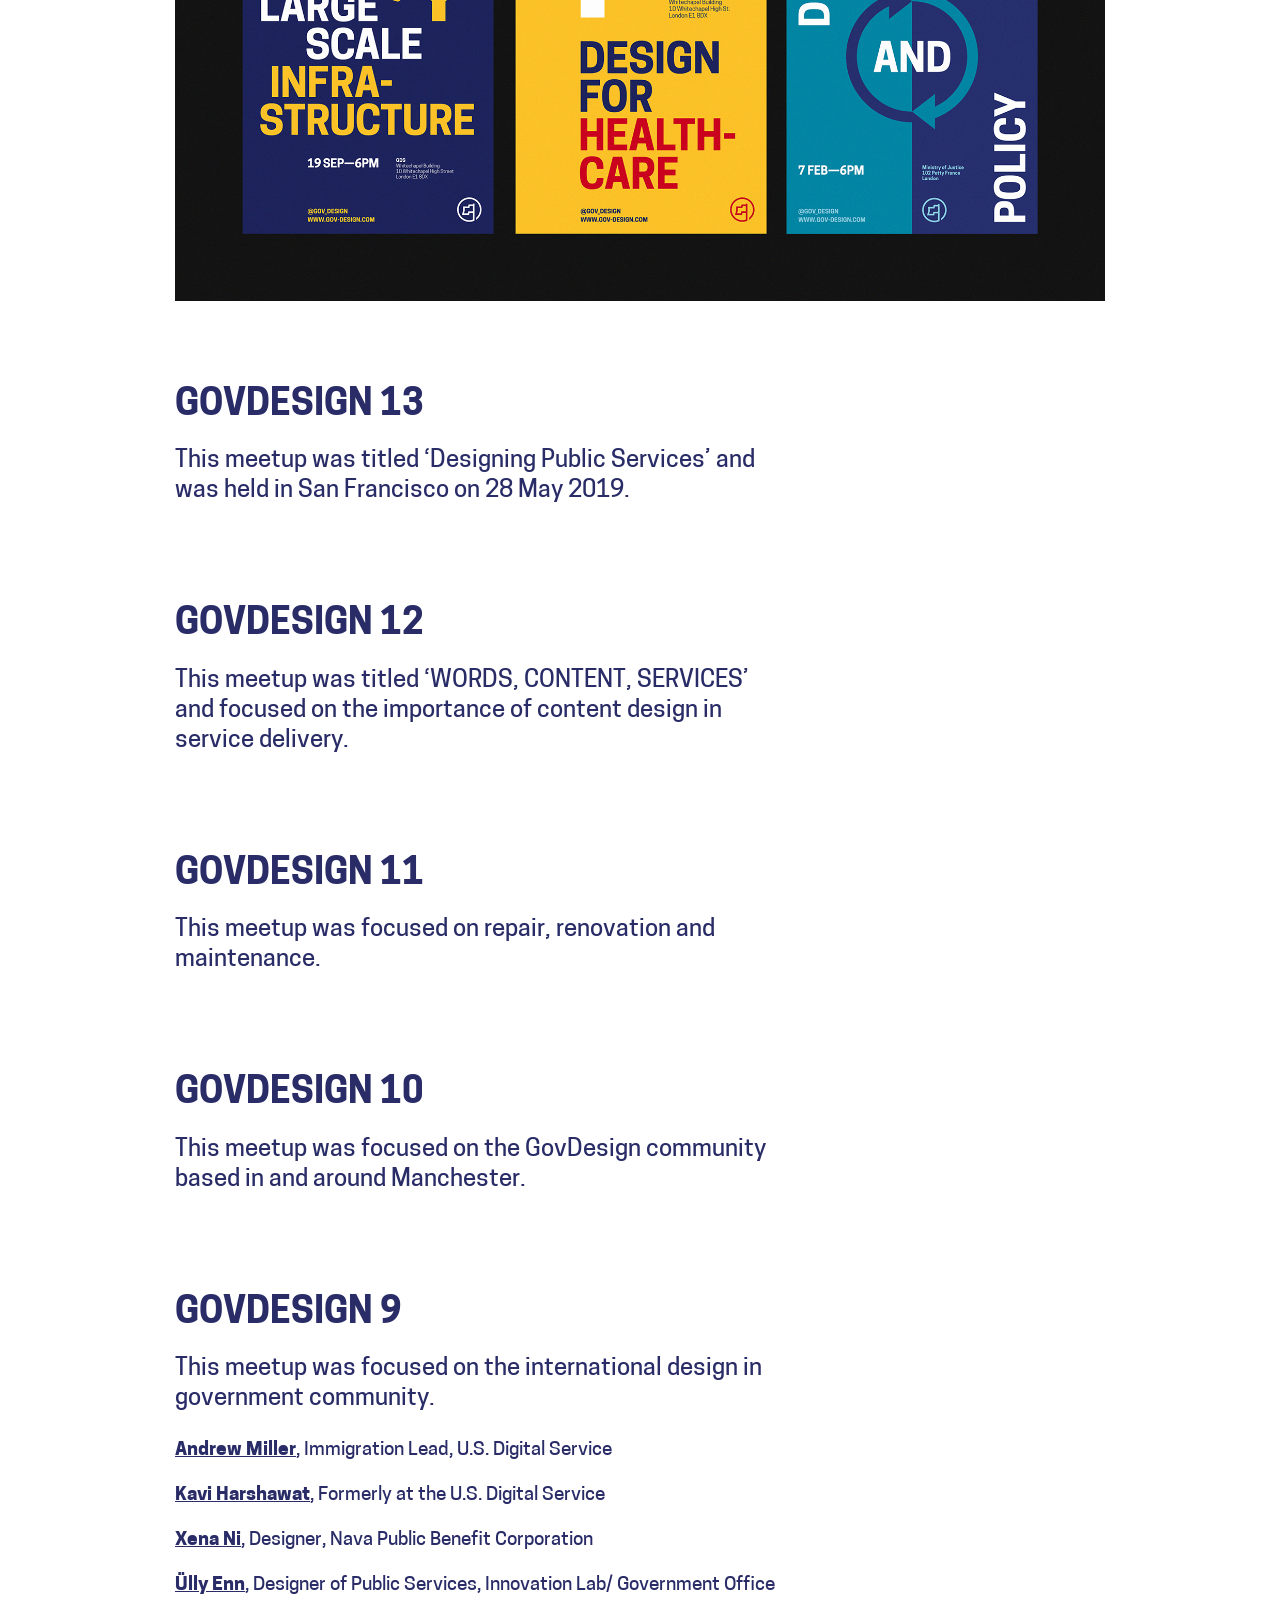
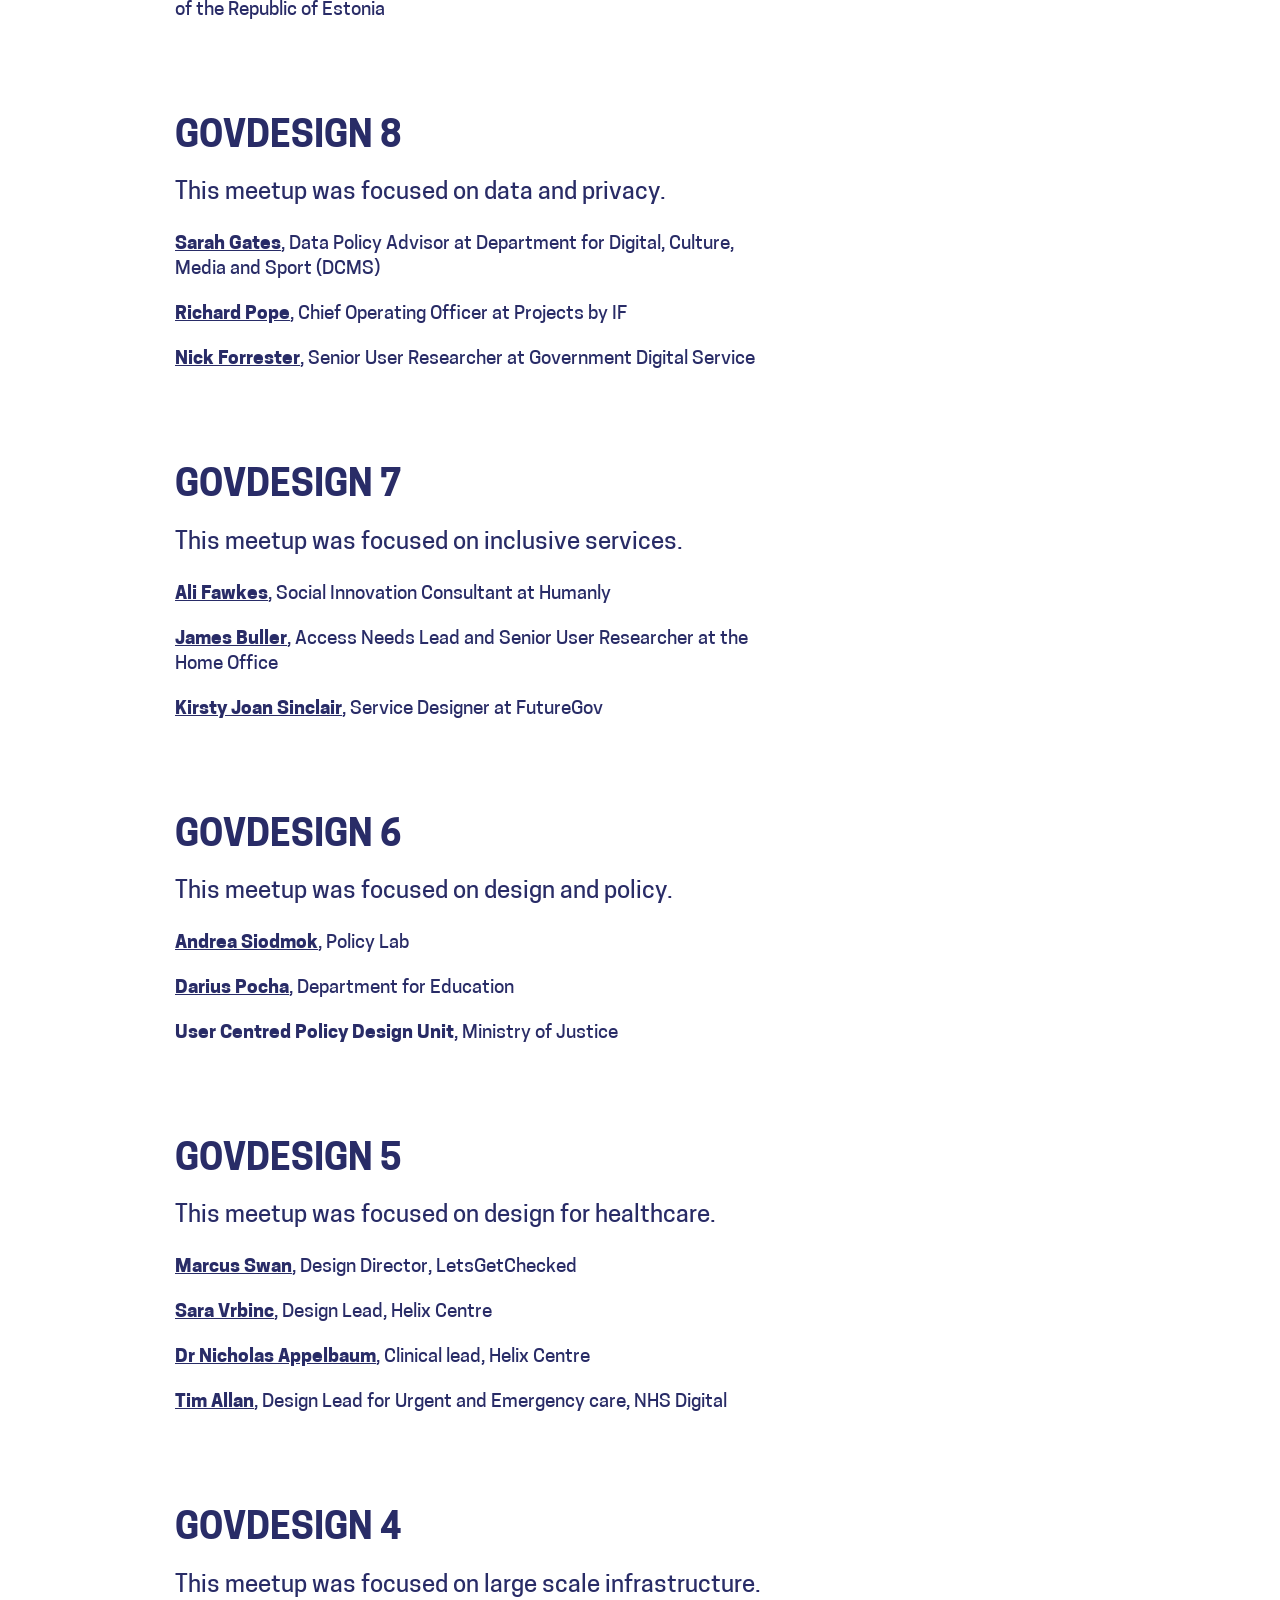
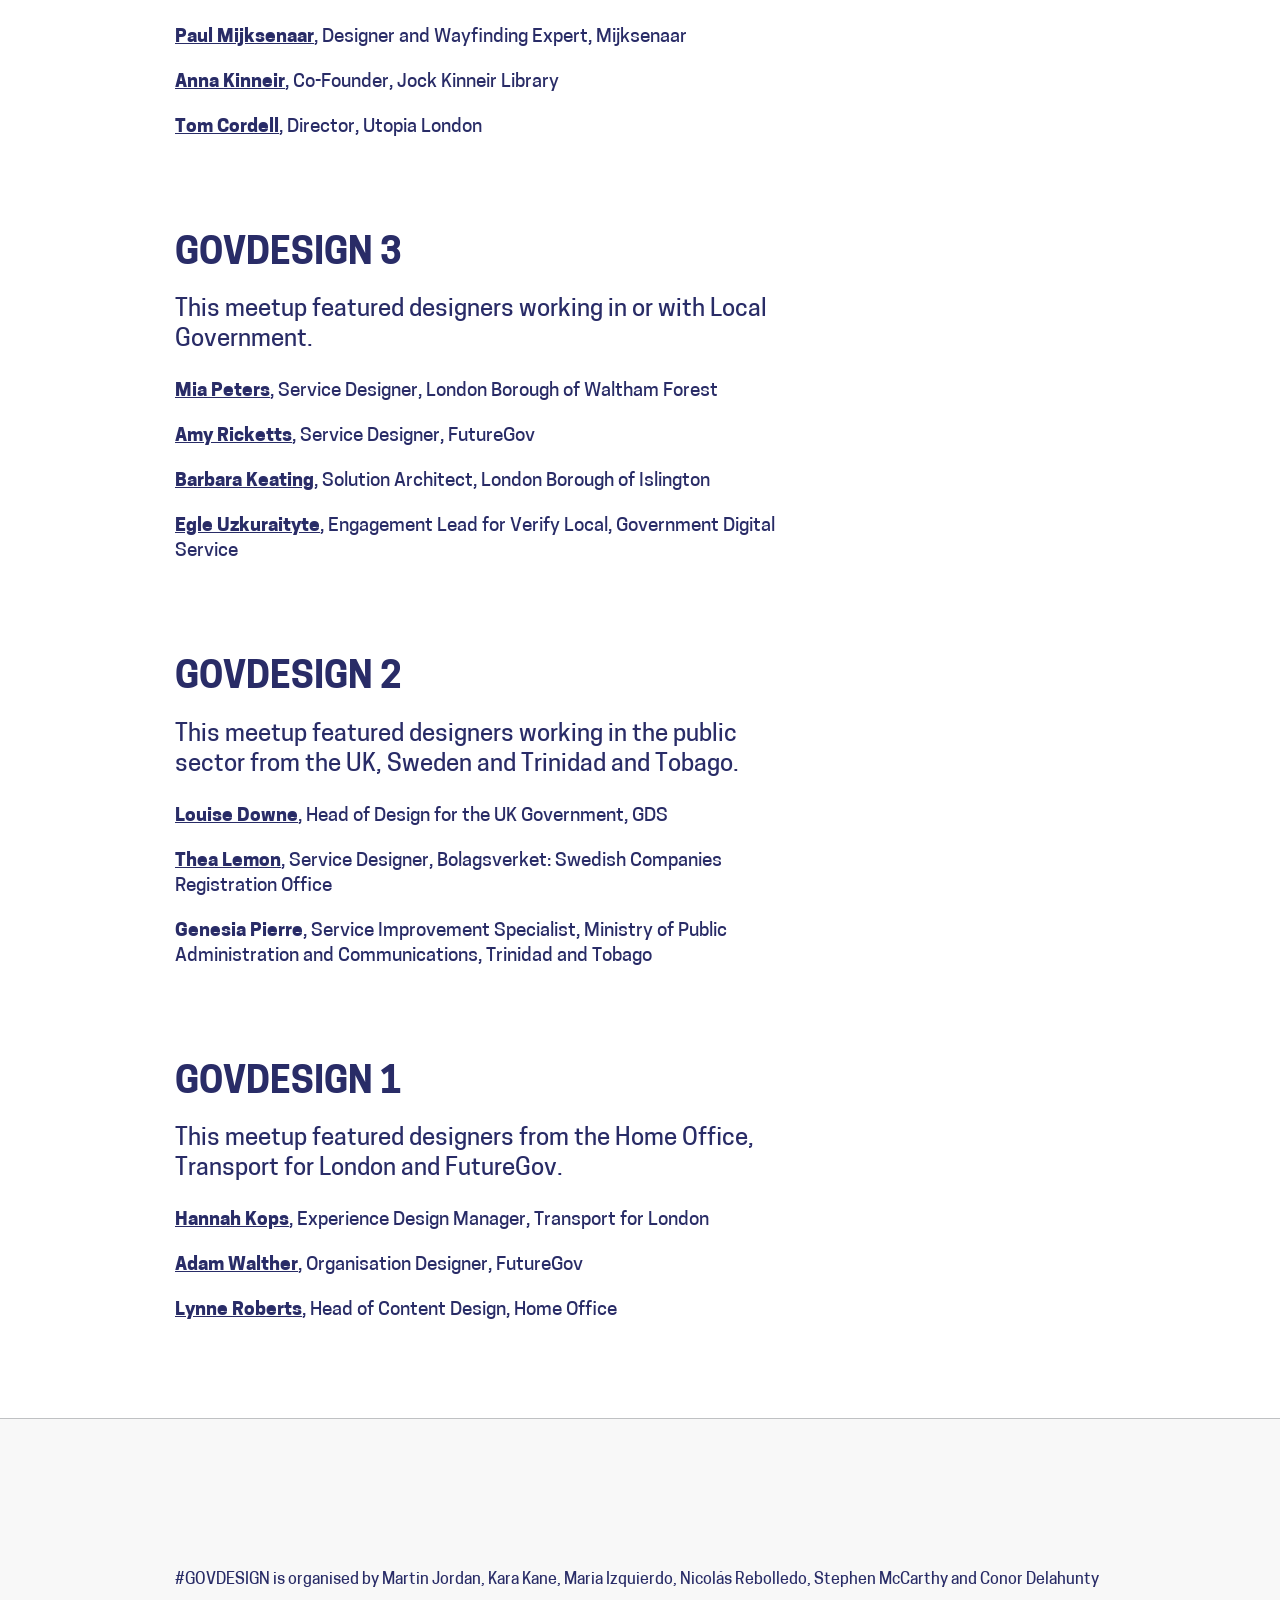
==== commit cc101d89: "Tweaked content style of govdesign 14" ====
--- a/index.html
+++ b/index.html
@@ -39,7 +39,7 @@
 
 				<!-- <h3 class="heading-upcoming" style="margin-bottom: 45px;">DETAILS COMING SOON</h3> -->
 
-		<p class="intro-details-date dark-blue-text">5 February 2020 — GovDesign Meetup 14</p>
+		<p class="intro-details-date dark-blue-text">GOVDESIGN 14 — 5 February 2020</p>
 			<h3 class="heading-upcoming" style="margin-bottom: 30px;">Design Systems</h3>
 			<p class="intro-details dark-blue-text">GDS, 10 Whitechapel High St, London E1 8DX</p>
 
